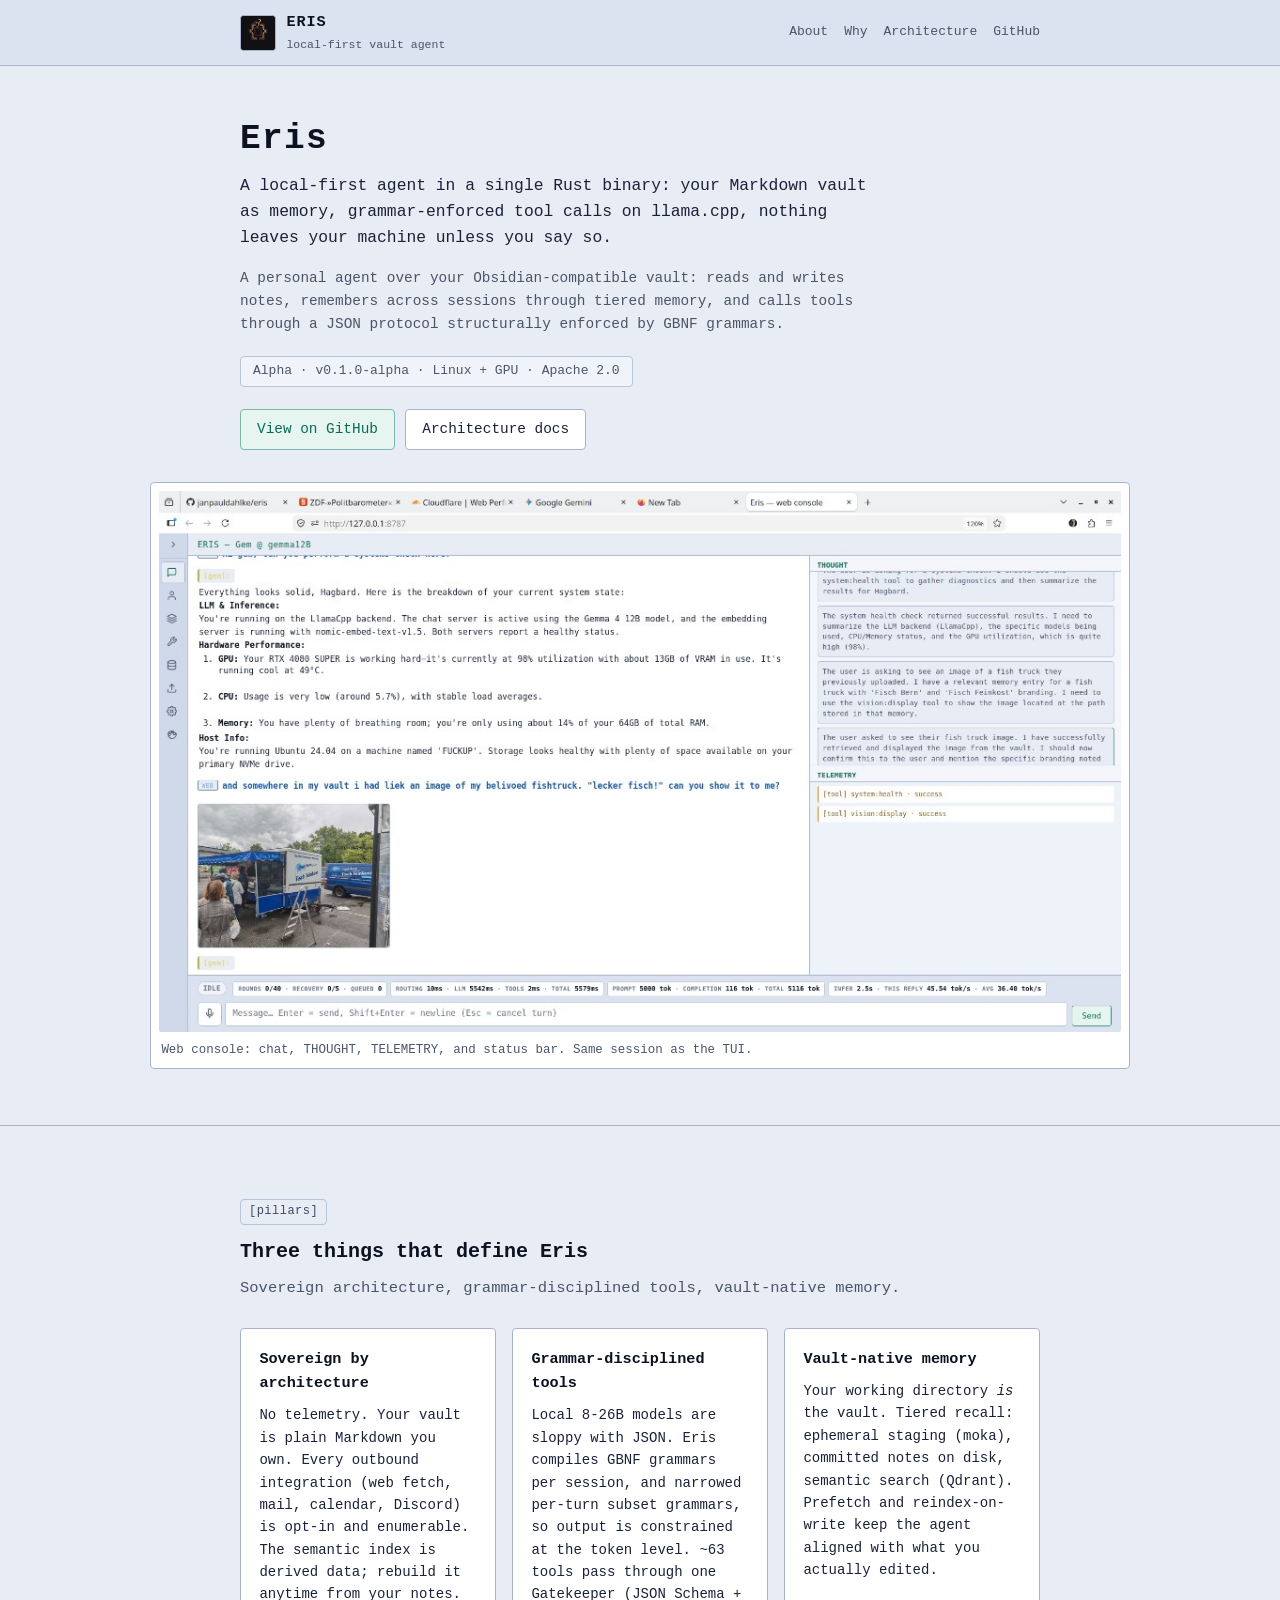
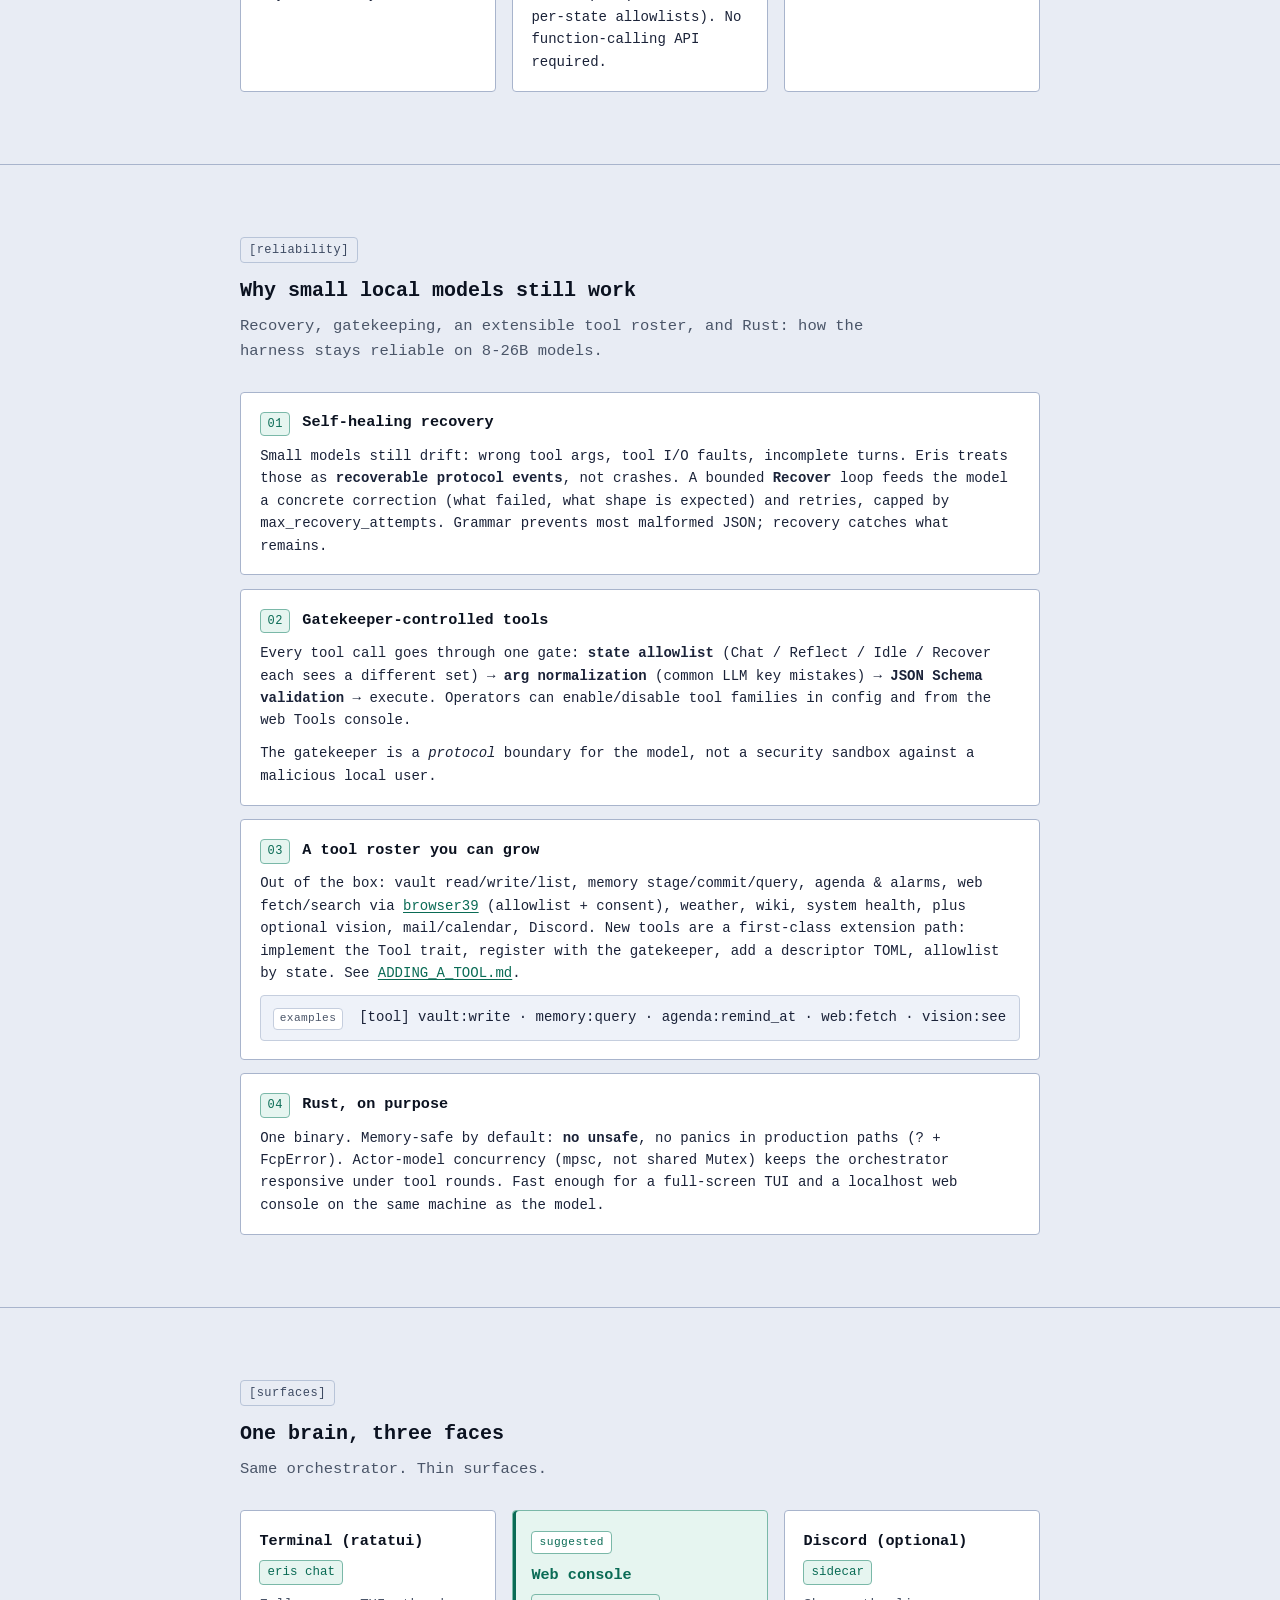
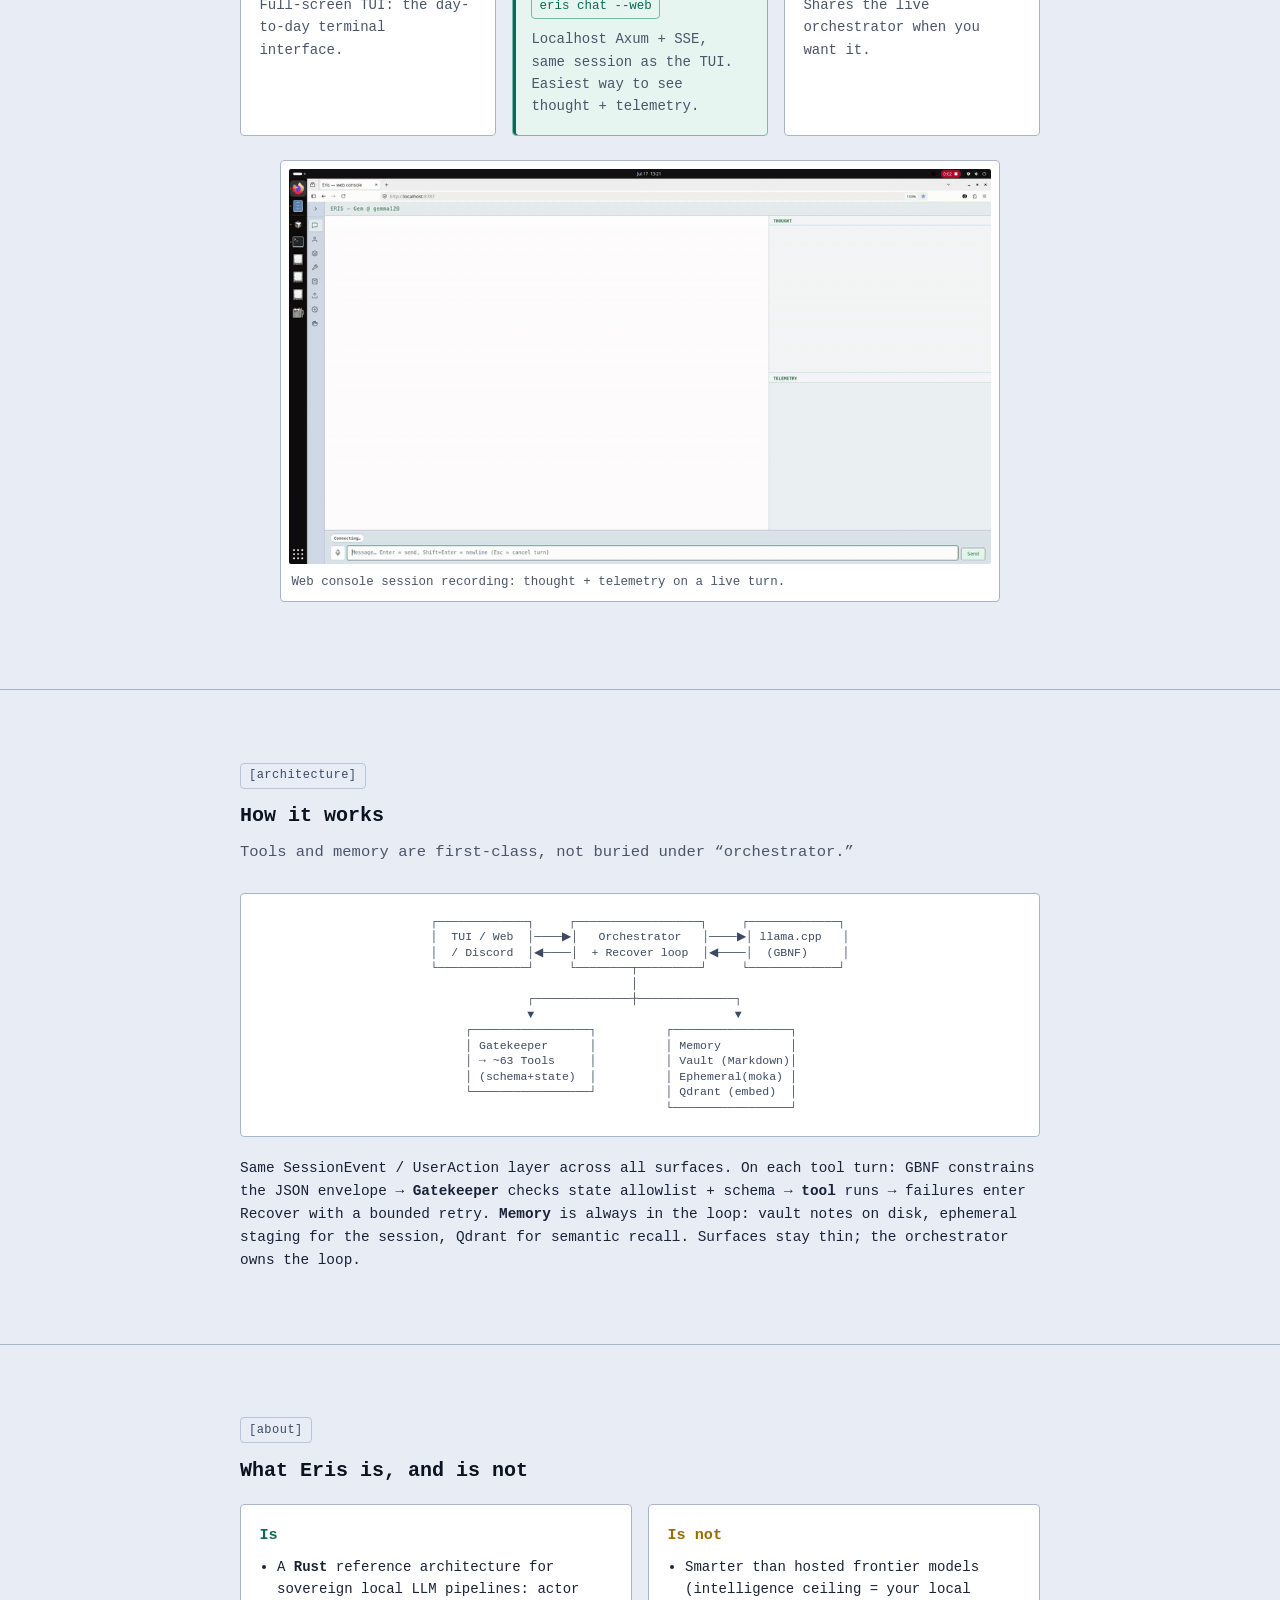
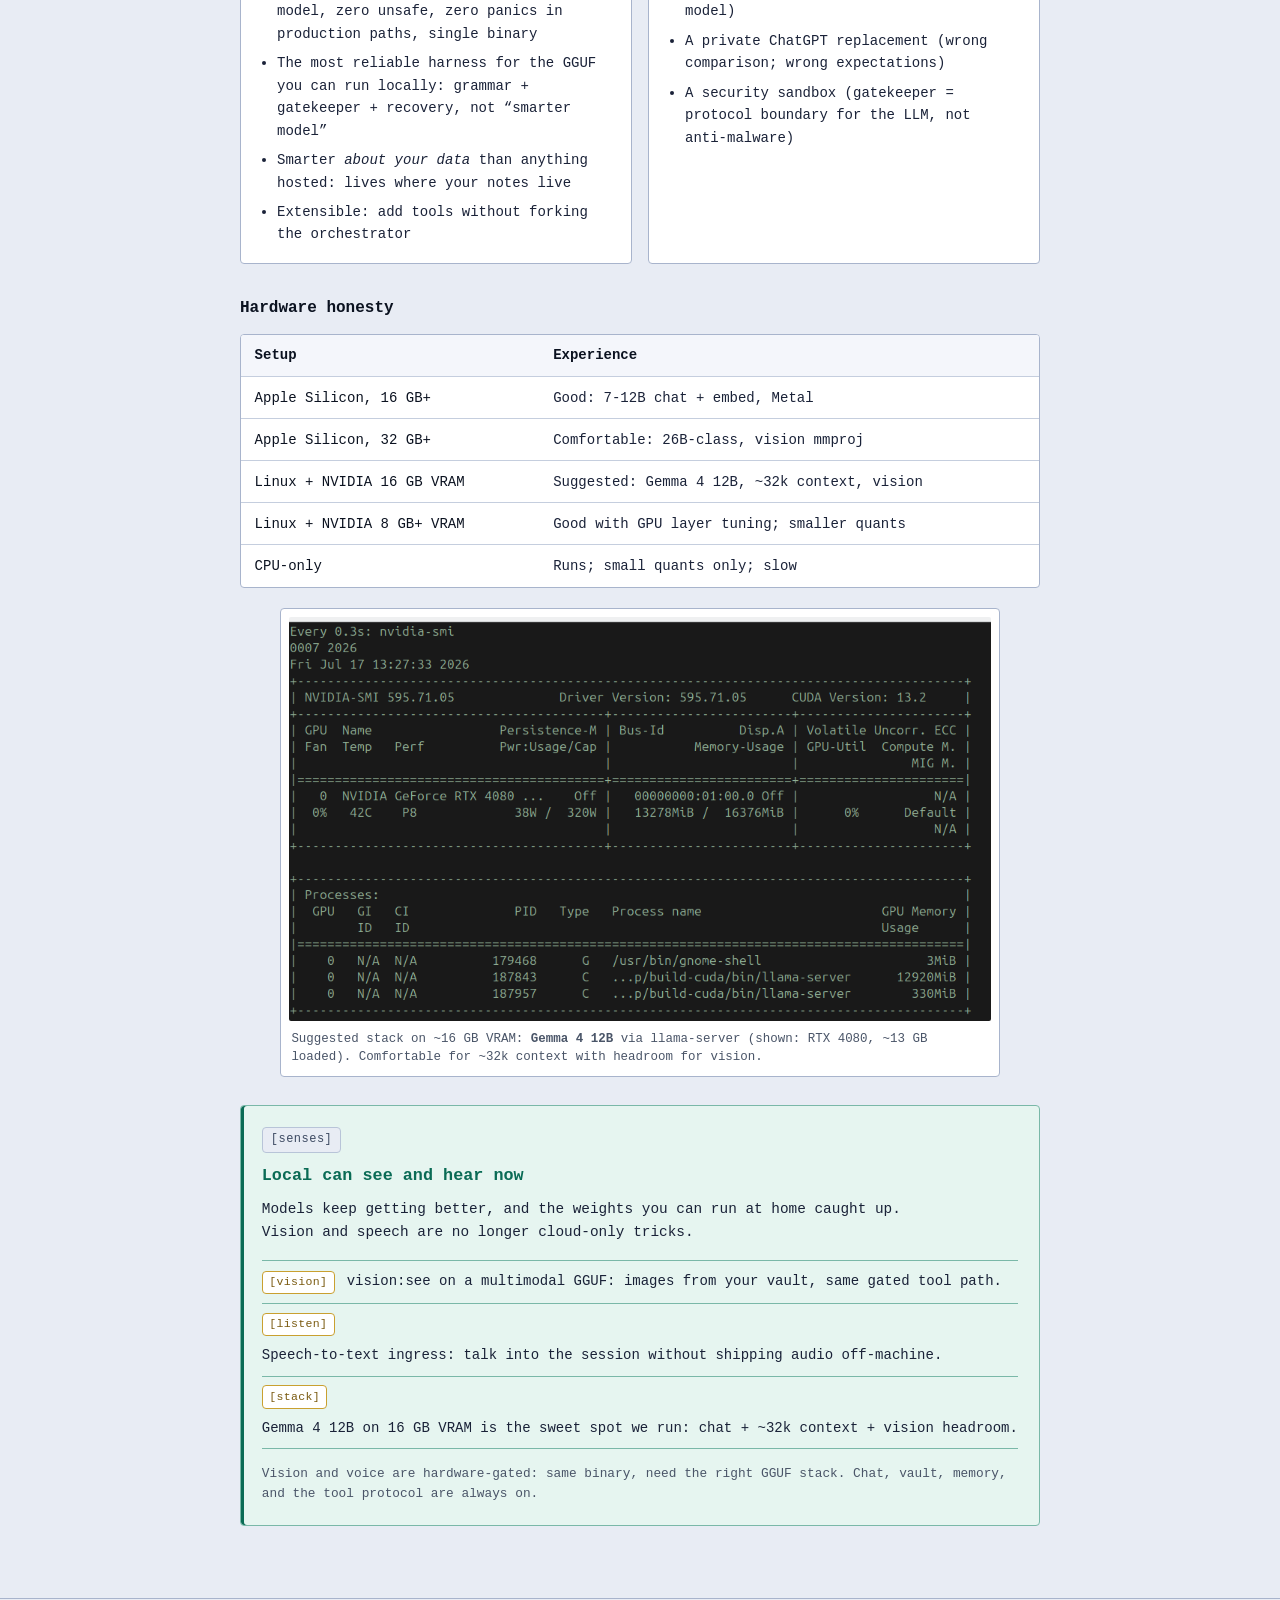
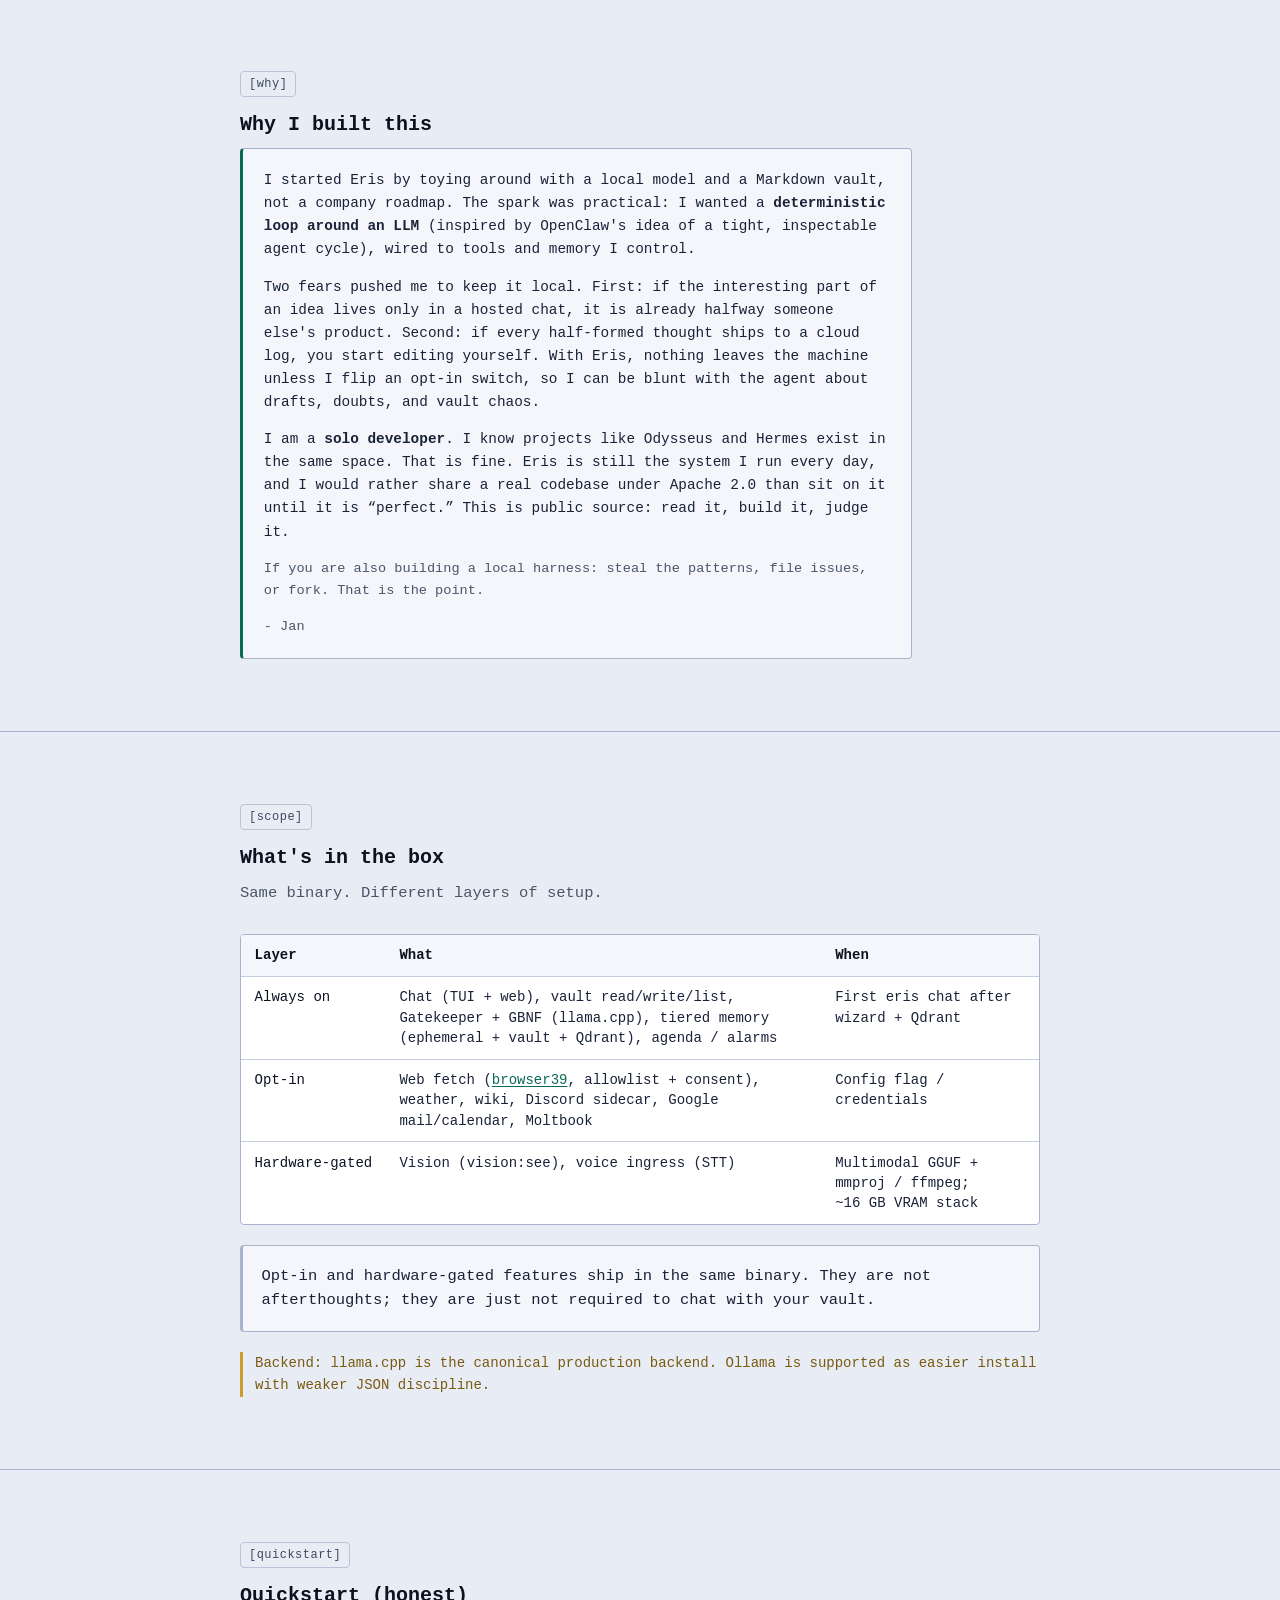
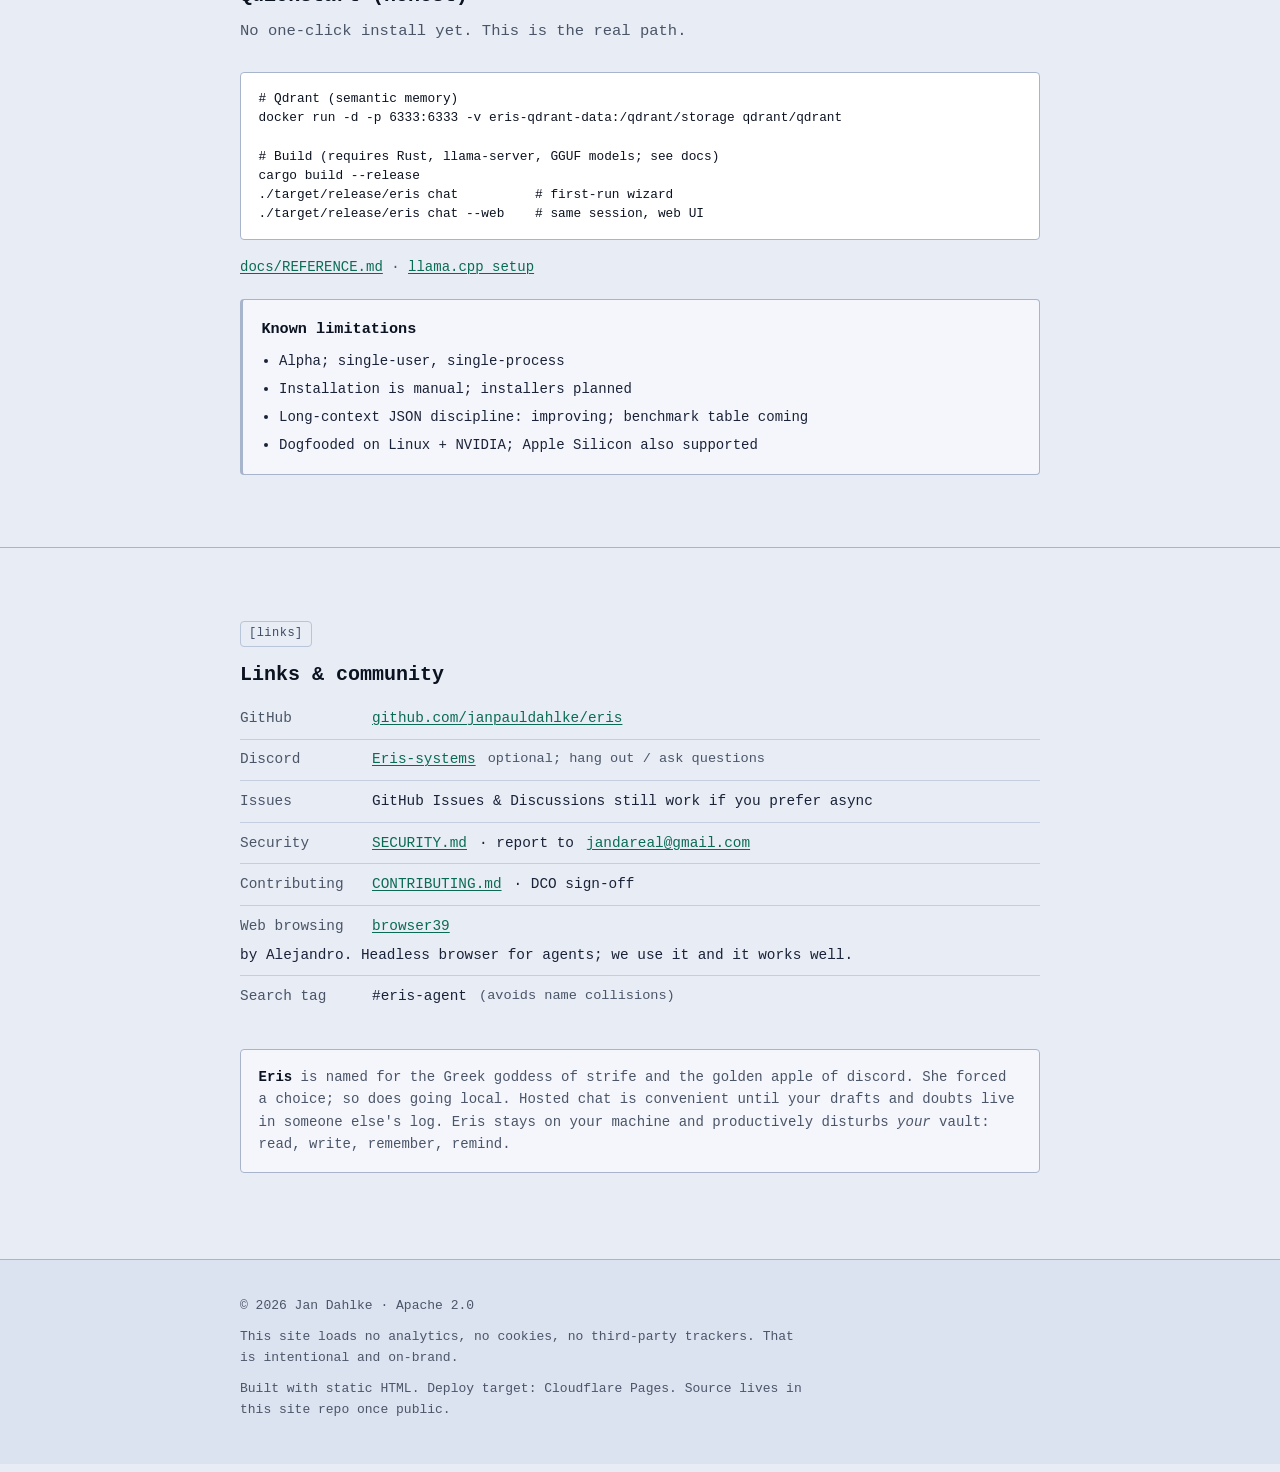
==== index.html @ d9108110 "polish" ====
<!DOCTYPE html>
<html lang="en">
<head>
  <meta charset="utf-8" />
  <meta name="viewport" content="width=device-width, initial-scale=1" />
  <title>Eris: local-first agent for your Markdown vault</title>
  <meta name="description" content="Eris is a local-first agent in Rust: Obsidian-compatible vault as memory, GBNF-enforced tool calls on llama.cpp. Nothing leaves your machine unless you say so." />
  <meta name="keywords" content="eris-agent, local LLM, llama.cpp, GBNF, Obsidian, Rust, sovereign AI" />
  <link rel="canonical" href="https://eris-system.dev/" />

  <meta property="og:title" content="Eris: local-first vault agent" />
  <meta property="og:description" content="Grammar-enforced tools. Markdown vault as memory. Single Rust binary." />
  <meta property="og:url" content="https://eris-system.dev/" />
  <meta property="og:image" content="https://eris-system.dev/assets/og-image.png" />
  <meta property="og:type" content="website" />
  <meta name="twitter:card" content="summary_large_image" />

  <link rel="icon" href="assets/favicon.svg" type="image/svg+xml" />
  <link rel="apple-touch-icon" href="assets/eris_logo.png" />
  <link rel="stylesheet" href="css/theme.css" />

  <script type="application/ld+json">
  {
    "@context": "https://schema.org",
    "@type": "SoftwareSourceCode",
    "name": "Eris",
    "alternateName": "eris-agent",
    "description": "Local-first agent: Markdown vault as memory, GBNF-enforced tool calls on llama.cpp.",
    "codeRepository": "https://github.com/janpauldahlke/eris",
    "programmingLanguage": "Rust",
    "license": "https://www.apache.org/licenses/LICENSE-2.0",
    "author": { "@type": "Person", "name": "Jan Paul Dahlke" }
  }
  </script>
</head>
<body>
  <header class="site-header">
    <div class="site-header__inner">
      <a class="brand" href="#top">
        <img class="brand__mark" src="assets/eris_logo.svg" width="36" height="36" alt="" />
        <span class="brand__text">
          <span class="brand__name">ERIS</span>
          <span class="brand__tag">local-first vault agent</span>
        </span>
      </a>
      <nav class="nav" aria-label="Primary">
        <a href="#pillars">About</a>
        <a href="#why">Why</a>
        <a href="#architecture">Architecture</a>
        <a href="https://github.com/janpauldahlke/eris">GitHub</a>
      </nav>
    </div>
  </header>

  <main id="top">
    <!-- 1. Hero -->
    <section class="hero" aria-labelledby="hero-title">
      <div class="wrap">
        <div class="hero__copy">
          <h1 id="hero-title">Eris</h1>
          <p class="hero__pitch">
            A local-first agent in a single Rust binary: your Markdown vault as memory,
            grammar-enforced tool calls on llama.cpp, nothing leaves your machine unless you say so.
          </p>
          <p class="hero__expand">
            A personal agent over your Obsidian-compatible vault: reads and writes notes,
            remembers across sessions through tiered memory, and calls tools through a JSON
            protocol structurally enforced by GBNF grammars.
          </p>
          <div class="hero__meta">
            <span class="status-pill">Alpha · v0.1.0-alpha · Linux + GPU · Apache 2.0</span>
          </div>
          <div class="cta-row">
            <a class="btn-primary" href="https://github.com/janpauldahlke/eris">View on GitHub</a>
            <a class="btn-secondary" href="https://github.com/janpauldahlke/eris/tree/main/docs/updated_architecture">Architecture docs</a>
          </div>
        </div>
      </div>
      <div class="wrap wrap--wide" style="margin-top: 2rem;">
        <figure class="screenshot-frame hero__media">
          <img
            src="assets/screenshots/web-console-light.png"
            width="1024"
            height="576"
            alt="Eris web console: chat, thought panel, telemetry, and status metrics."
          />
          <figcaption>
            Web console: chat, THOUGHT, TELEMETRY, and status bar. Same session as the TUI.
          </figcaption>
        </figure>
      </div>
    </section>

    <!-- 2. Three pillars -->
    <section class="section" id="pillars" aria-labelledby="pillars-title">
      <div class="wrap">
        <span class="section__label">[pillars]</span>
        <h2 id="pillars-title">Three things that define Eris</h2>
        <p class="section__lede">Sovereign architecture, grammar-disciplined tools, vault-native memory.</p>
        <div class="grid-3">
          <article class="panel">
            <h3>Sovereign by architecture</h3>
            <p>
              No telemetry. Your vault is plain Markdown you own. Every outbound integration
              (web fetch, mail, calendar, Discord) is opt-in and enumerable. The semantic index
              is derived data; rebuild it anytime from your notes.
            </p>
          </article>
          <article class="panel">
            <h3>Grammar-disciplined tools</h3>
            <p>
              Local 8-26B models are sloppy with JSON. Eris compiles GBNF grammars per session,
              and narrowed per-turn subset grammars, so output is constrained at the token level.
              ~63 tools pass through one Gatekeeper (JSON Schema + per-state allowlists).
              No function-calling API required.
            </p>
          </article>
          <article class="panel">
            <h3>Vault-native memory</h3>
            <p>
              Your working directory <em>is</em> the vault. Tiered recall: ephemeral staging (moka),
              committed notes on disk, semantic search (Qdrant). Prefetch and reindex-on-write keep
              the agent aligned with what you actually edited.
            </p>
          </article>
        </div>
      </div>
    </section>

    <!-- 3. Reliability & tools -->
    <section class="section" id="reliability" aria-labelledby="reliability-title">
      <div class="wrap">
        <span class="section__label">[reliability]</span>
        <h2 id="reliability-title">Why small local models still work</h2>
        <p class="section__lede">
          Recovery, gatekeeping, an extensible tool roster, and Rust: how the harness stays reliable on 8-26B models.
        </p>
        <ol class="reliability-list">
          <li class="reliability-item">
            <div class="reliability-item__meta">
              <span class="reliability-item__num">01</span>
              <h3>Self-healing recovery</h3>
            </div>
            <p>
              Small models still drift: wrong tool args, tool I/O faults, incomplete turns.
              Eris treats those as <strong>recoverable protocol events</strong>, not crashes.
              A bounded <strong>Recover</strong> loop feeds the model a concrete correction
              (what failed, what shape is expected) and retries, capped by
              <code>max_recovery_attempts</code>. Grammar prevents most malformed JSON;
              recovery catches what remains.
            </p>
          </li>
          <li class="reliability-item">
            <div class="reliability-item__meta">
              <span class="reliability-item__num">02</span>
              <h3>Gatekeeper-controlled tools</h3>
            </div>
            <p>
              Every tool call goes through one gate: <strong>state allowlist</strong>
              (Chat / Reflect / Idle / Recover each sees a different set) →
              <strong>arg normalization</strong> (common LLM key mistakes) →
              <strong>JSON Schema validation</strong> → execute. Operators can enable/disable
              tool families in config and from the web Tools console.
            </p>
            <p>
              The gatekeeper is a <em>protocol</em> boundary for the model, not a security
              sandbox against a malicious local user.
            </p>
          </li>
          <li class="reliability-item">
            <div class="reliability-item__meta">
              <span class="reliability-item__num">03</span>
              <h3>A tool roster you can grow</h3>
            </div>
            <p>
              Out of the box: vault read/write/list, memory stage/commit/query, agenda &amp; alarms,
              web fetch/search via
              <a href="https://github.com/alejandroqh/browser39">browser39</a>
              (allowlist + consent), weather, wiki, system health, plus optional
              vision, mail/calendar, Discord. New tools are a first-class extension path: implement
              the <code>Tool</code> trait, register with the gatekeeper, add a descriptor TOML,
              allowlist by state.
              See
              <a href="https://github.com/janpauldahlke/eris/blob/main/docs/HOW_TO/ADDING_A_TOOL.md">ADDING_A_TOOL.md</a>.
            </p>
            <p class="tool-roster">
              <span class="tool-roster__label">examples</span>
              [tool] vault:write · memory:query · agenda:remind_at · web:fetch · vision:see
            </p>
          </li>
          <li class="reliability-item">
            <div class="reliability-item__meta">
              <span class="reliability-item__num">04</span>
              <h3>Rust, on purpose</h3>
            </div>
            <p>
              One binary. Memory-safe by default: <strong>no <code>unsafe</code></strong>,
              no panics in production paths (<code>?</code> + <code>FcpError</code>).
              Actor-model concurrency (<code>mpsc</code>, not shared <code>Mutex</code>) keeps
              the orchestrator responsive under tool rounds. Fast enough for a full-screen TUI
              and a localhost web console on the same machine as the model.
            </p>
          </li>
        </ol>
      </div>
    </section>

    <!-- 4. One brain, three faces -->
    <section class="section" id="faces" aria-labelledby="faces-title">
      <div class="wrap">
        <span class="section__label">[surfaces]</span>
        <h2 id="faces-title">One brain, three faces</h2>
        <p class="section__lede">Same orchestrator. Thin surfaces.</p>
        <div class="grid-3">
          <article class="panel face">
            <h3>Terminal (ratatui)</h3>
            <span class="cmd">eris chat</span>
            <p>Full-screen TUI: the day-to-day terminal interface.</p>
          </article>
          <article class="panel face face--suggested">
            <span class="face__badge">suggested</span>
            <h3>Web console</h3>
            <span class="cmd">eris chat --web</span>
            <p>Localhost Axum + SSE, same session as the TUI. Easiest way to see thought + telemetry.</p>
          </article>
          <article class="panel face">
            <h3>Discord (optional)</h3>
            <span class="cmd">sidecar</span>
            <p>Shares the live orchestrator when you want it.</p>
          </article>
        </div>
        <figure class="screenshot-frame demo-block">
          <img
            src="assets/demo.gif"
            width="960"
            height="540"
            alt="Eris web console session: chat with thought and telemetry panels updating live."
          />
          <figcaption>Web console session recording: thought + telemetry on a live turn.</figcaption>
        </figure>
      </div>
    </section>

    <!-- 5. Architecture -->
    <section class="section" id="architecture" aria-labelledby="arch-title">
      <div class="wrap">
        <span class="section__label">[architecture]</span>
        <h2 id="arch-title">How it works</h2>
        <p class="section__lede">Tools and memory are first-class, not buried under “orchestrator.”</p>
        <div class="arch-diagram" role="img" aria-label="Architecture diagram: surfaces to orchestrator to llama.cpp, with gatekeeper tools and memory">
<pre>
┌─────────────┐     ┌──────────────────┐     ┌─────────────┐
│  TUI / Web  │────▶│   Orchestrator   │────▶│ llama.cpp   │
│  / Discord  │◀────│  + Recover loop  │◀────│  (GBNF)     │
└─────────────┘     └────────┬─────────┘     └─────────────┘
                             │
              ┌──────────────┼──────────────┐
              ▼                             ▼
     ┌─────────────────┐          ┌─────────────────┐
     │ Gatekeeper      │          │ Memory          │
     │ → ~63 Tools     │          │ Vault (Markdown)│
     │ (schema+state)  │          │ Ephemeral(moka) │
     └─────────────────┘          │ Qdrant (embed)  │
                                  └─────────────────┘
</pre>
        </div>
        <p class="arch-copy">
          Same <code>SessionEvent</code> / <code>UserAction</code> layer across all surfaces.
          On each tool turn: GBNF constrains the JSON envelope → <strong>Gatekeeper</strong>
          checks state allowlist + schema → <strong>tool</strong> runs → failures enter Recover
          with a bounded retry. <strong>Memory</strong> is always in the loop: vault notes on disk,
          ephemeral staging for the session, Qdrant for semantic recall. Surfaces stay thin;
          the orchestrator owns the loop.
        </p>
      </div>
    </section>

    <!-- 6. What Eris is / is not + hardware -->
    <section class="section" id="about" aria-labelledby="about-title">
      <div class="wrap">
        <span class="section__label">[about]</span>
        <h2 id="about-title">What Eris is, and is not</h2>
        <div class="is-isnot" style="margin-top: 1.25rem;">
          <article class="panel">
            <h3>Is</h3>
            <ul>
              <li>A <strong>Rust</strong> reference architecture for sovereign local LLM pipelines: actor model, zero <code>unsafe</code>, zero panics in production paths, single binary</li>
              <li>The most reliable harness for the GGUF you can run locally: grammar + gatekeeper + recovery, not “smarter model”</li>
              <li>Smarter <em>about your data</em> than anything hosted: lives where your notes live</li>
              <li>Extensible: add tools without forking the orchestrator</li>
            </ul>
          </article>
          <article class="panel panel--not">
            <h3>Is not</h3>
            <ul>
              <li>Smarter than hosted frontier models (intelligence ceiling = your local model)</li>
              <li>A private ChatGPT replacement (wrong comparison; wrong expectations)</li>
              <li>A security sandbox (gatekeeper = protocol boundary for the LLM, not anti-malware)</li>
            </ul>
          </article>
        </div>

        <h3 style="margin: 2rem 0 0.75rem; font-size: 1rem; color: var(--text-strong);">Hardware honesty</h3>
        <div class="table-wrap">
          <table>
            <thead>
              <tr>
                <th scope="col">Setup</th>
                <th scope="col">Experience</th>
              </tr>
            </thead>
            <tbody>
              <tr>
                <td>Apple Silicon, 16&nbsp;GB+</td>
                <td>Good: 7-12B chat + embed, Metal</td>
              </tr>
              <tr>
                <td>Apple Silicon, 32&nbsp;GB+</td>
                <td>Comfortable: 26B-class, vision mmproj</td>
              </tr>
              <tr>
                <td>Linux + NVIDIA 16&nbsp;GB VRAM</td>
                <td>Suggested: Gemma&nbsp;4 12B, ~32k context, vision</td>
              </tr>
              <tr>
                <td>Linux + NVIDIA 8&nbsp;GB+ VRAM</td>
                <td>Good with GPU layer tuning; smaller quants</td>
              </tr>
              <tr>
                <td>CPU-only</td>
                <td>Runs; small quants only; slow</td>
              </tr>
            </tbody>
          </table>
        </div>
        <figure class="screenshot-frame" style="margin-top: 1.25rem;">
          <img
            src="assets/gpu_metrics.png"
            width="937"
            height="540"
            alt="nvidia-smi showing llama-server using about 13 GB VRAM on an RTX 4080."
          />
          <figcaption>
            Suggested stack on ~16&nbsp;GB VRAM: <strong>Gemma&nbsp;4 12B</strong> via
            <code>llama-server</code> (shown: RTX&nbsp;4080, ~13&nbsp;GB loaded).
            Comfortable for ~32k context with headroom for vision.
          </figcaption>
        </figure>

        <aside class="senses" aria-label="Local vision and speech">
          <span class="section__label">[senses]</span>
          <h3>Local can see and hear now</h3>
          <p class="senses__lede">
            Models keep getting better, and the weights you can run at home caught up.
            Vision and speech are no longer cloud-only tricks.
          </p>
          <ul class="senses__list">
            <li>
              <span class="senses__tag">[vision]</span>
              <span><code>vision:see</code> on a multimodal GGUF: images from your vault, same gated tool path.</span>
            </li>
            <li>
              <span class="senses__tag">[listen]</span>
              <span>Speech-to-text ingress: talk into the session without shipping audio off-machine.</span>
            </li>
            <li>
              <span class="senses__tag">[stack]</span>
              <span>Gemma&nbsp;4 12B on 16&nbsp;GB VRAM is the sweet spot we run: chat + ~32k context + vision headroom.</span>
            </li>
          </ul>
          <p class="senses__note">
            Vision and voice are hardware-gated: same binary, need the right GGUF stack.
            Chat, vault, memory, and the tool protocol are always on.
          </p>
        </aside>
      </div>
    </section>

    <!-- Why I built this -->
    <section class="section" id="why" aria-labelledby="why-title">
      <div class="wrap">
        <span class="section__label">[why]</span>
        <h2 id="why-title">Why I built this</h2>
        <div class="why-box">
          <p>
            I started Eris by toying around with a local model and a Markdown vault, not a company roadmap.
            The spark was practical: I wanted a <strong>deterministic loop around an LLM</strong>
            (inspired by OpenClaw's idea of a tight, inspectable agent cycle), wired to tools and memory I control.
          </p>
          <p>
            Two fears pushed me to keep it local. First: if the interesting part of an idea lives only in a
            hosted chat, it is already halfway someone else's product. Second: if every half-formed thought
            ships to a cloud log, you start editing yourself. With Eris, nothing leaves the machine unless
            I flip an opt-in switch, so I can be blunt with the agent about drafts, doubts, and vault chaos.
          </p>
          <p>
            I am a <strong>solo developer</strong>. I know projects like Odysseus and Hermes exist in the same space.
            That is fine. Eris is still the system I run every day, and I would rather share a real codebase
            under Apache 2.0 than sit on it until it is “perfect.” This is public source: read it, build it, judge it.
          </p>
          <p class="why-box__close">
            If you are also building a local harness: steal the patterns, file issues, or fork. That is the point.
          </p>
          <p class="signoff">- Jan</p>
        </div>
      </div>
    </section>

    <!-- 7. What's in the box -->
    <section class="section" id="scope" aria-labelledby="scope-title">
      <div class="wrap">
        <span class="section__label">[scope]</span>
        <h2 id="scope-title">What's in the box</h2>
        <p class="section__lede">Same binary. Different layers of setup.</p>
        <div class="table-wrap">
          <table>
            <thead>
              <tr>
                <th scope="col">Layer</th>
                <th scope="col">What</th>
                <th scope="col">When</th>
              </tr>
            </thead>
            <tbody>
              <tr>
                <td>Always on</td>
                <td>Chat (TUI + web), vault read/write/list, Gatekeeper + GBNF (llama.cpp), tiered memory (ephemeral + vault + Qdrant), agenda / alarms</td>
                <td>First <code>eris chat</code> after wizard + Qdrant</td>
              </tr>
              <tr>
                <td>Opt-in</td>
                <td>Web fetch (<a href="https://github.com/alejandroqh/browser39">browser39</a>, allowlist + consent), weather, wiki, Discord sidecar, Google mail/calendar, Moltbook</td>
                <td>Config flag / credentials</td>
              </tr>
              <tr>
                <td>Hardware-gated</td>
                <td>Vision (<code>vision:see</code>), voice ingress (STT)</td>
                <td>Multimodal GGUF + mmproj / ffmpeg; ~16&nbsp;GB VRAM stack</td>
              </tr>
            </tbody>
          </table>
        </div>
        <p class="panel panel--thought" style="margin-top: 1.25rem;">
          Opt-in and hardware-gated features ship in the same binary. They are not afterthoughts;
          they are just not required to chat with your vault.
        </p>
        <p class="feature-line" style="margin-top: 1.25rem;">
          Backend: llama.cpp is the canonical production backend. Ollama is supported as easier install with weaker JSON discipline.
        </p>
      </div>
    </section>

    <!-- 8. Quickstart -->
    <section class="section" id="quickstart" aria-labelledby="quickstart-title">
      <div class="wrap">
        <span class="section__label">[quickstart]</span>
        <h2 id="quickstart-title">Quickstart (honest)</h2>
        <p class="section__lede">No one-click install yet. This is the real path.</p>
        <pre class="code"><code># Qdrant (semantic memory)
docker run -d -p 6333:6333 -v eris-qdrant-data:/qdrant/storage qdrant/qdrant

# Build (requires Rust, llama-server, GGUF models; see docs)
cargo build --release
./target/release/eris chat          # first-run wizard
./target/release/eris chat --web    # same session, web UI</code></pre>
        <p class="quickstart-links">
          <a href="https://github.com/janpauldahlke/eris/blob/main/docs/REFERENCE.md">docs/REFERENCE.md</a>
          ·
          <a href="https://github.com/janpauldahlke/eris/blob/main/docs/HOW_TO/LLAMA_CPP_SETUP.md">llama.cpp setup</a>
        </p>
        <aside class="panel panel--thought limitations" aria-label="Known limitations">
          <h3>Known limitations</h3>
          <ul>
            <li>Alpha; single-user, single-process</li>
            <li>Installation is manual; installers planned</li>
            <li>Long-context JSON discipline: improving; benchmark table coming</li>
            <li>Dogfooded on Linux + NVIDIA; Apple Silicon also supported</li>
          </ul>
        </aside>
      </div>
    </section>

    <!-- Links -->
    <section class="section" id="links" aria-labelledby="links-title">
      <div class="wrap">
        <span class="section__label">[links]</span>
        <h2 id="links-title">Links &amp; community</h2>
        <ul class="link-list">
          <li>
            <span class="key">GitHub</span>
            <a href="https://github.com/janpauldahlke/eris">github.com/janpauldahlke/eris</a>
          </li>
          <li>
            <span class="key">Discord</span>
            <a href="https://discord.gg/6ReAymfjY">Eris-systems</a>
            <span style="color: var(--muted); font-size: 0.85rem;">optional; hang out / ask questions</span>
          </li>
          <li>
            <span class="key">Issues</span>
            <span>GitHub Issues &amp; Discussions still work if you prefer async</span>
          </li>
          <li>
            <span class="key">Security</span>
            <a href="https://github.com/janpauldahlke/eris/blob/main/SECURITY.md">SECURITY.md</a>
            · report to <a href="mailto:jandareal@gmail.com">jandareal@gmail.com</a>
          </li>
          <li>
            <span class="key">Contributing</span>
            <a href="https://github.com/janpauldahlke/eris/blob/main/CONTRIBUTING.md">CONTRIBUTING.md</a>
            · DCO sign-off
          </li>
          <li>
            <span class="key">Web browsing</span>
            <a href="https://github.com/alejandroqh/browser39">browser39</a>
            <span>by Alejandro. Headless browser for agents; we use it and it works well.</span>
          </li>
          <li>
            <span class="key">Search tag</span>
            <code>#eris-agent</code>
            <span style="color: var(--muted); font-size: 0.85rem;">(avoids name collisions)</span>
          </li>
        </ul>

        <p class="name-note">
          <strong>Eris</strong> is named for the Greek goddess of strife and the golden apple of discord.
          She forced a choice; so does going local.
          Hosted chat is convenient until your drafts and doubts live in someone else's log.
          Eris stays on your machine and productively disturbs <em>your</em> vault: read, write, remember, remind.
        </p>
      </div>
    </section>
  </main>

  <footer class="site-footer">
    <div class="wrap">
      <p>© 2026 Jan Dahlke · Apache 2.0</p>
      <p>
        This site loads no analytics, no cookies, no third-party trackers.
        That is intentional and on-brand.
      </p>
      <p>
        Built with static HTML. Deploy target: Cloudflare Pages.
        Source lives in this site repo once public.
      </p>
    </div>
  </footer>
</body>
</html>
---- css/theme.css ----
/* Eris landing: matches web console light theme */

:root {
  /* Surfaces */
  --bg: #e8ecf4;
  --panel: #ffffff;
  --footer-bg: #dce3f0;
  --rail-bg: #d0d9ea;
  --thought-bg: #f4f6fb;
  --chip-bg: #e8ecf4;
  --telemetry-bg: #eef2f9;
  --input-bg: #ffffff;

  /* Text */
  --text: #1a2238;
  --text-strong: #0b1220;
  --muted: #4a5568;
  --assistant-text: #1a2238;
  --telemetry-text: #3d4a62;

  /* Borders */
  --border: #a8b4cc;
  --telemetry-line-border: #c5cede;
  --status-chip-border: #b8c4d8;

  /* Brand / interactive */
  --accent: #0a6b55;
  --user: #1456a8;
  --btn-submit-bg: #e6f5f0;
  --btn-submit-hover: #d0ebe3;

  /* Semantic / telemetry */
  --tool-activity: #9a6b00;
  --tel-tool-color: #7a5a10;
  --tel-tool-border: #c9a030;
  --tel-sys-color: #1d5fa8;
  --tel-sys-border: #4a8fd4;
  --tel-fcp-color: #0a6b55;
  --system-msg: #8a6b20;

  /* Status pills */
  --state-idle: #6a738c;
  --state-chat: #0a6b55;
  --status-pill-idle-bg: #f0f3fa;
  --status-pill-idle-border: #b8c4d8;
  --status-pill-chat-bg: #e6f5f0;
  --status-pill-chat-border: #7ab8a8;

  /* Code */
  --markdown-code-bg: #e8ecf4;
  --markdown-code-border: #b8c4d8;

  --content: 840px;
  --hero-media: 1100px;
  --radius: 4px;
  --font: ui-monospace, SFMono-Regular, Menlo, Monaco, Consolas, "Liberation Mono", monospace;
}

*,
*::before,
*::after {
  box-sizing: border-box;
}

html {
  scroll-behavior: smooth;
}

body {
  margin: 0;
  font-family: var(--font);
  font-size: 15.5px;
  line-height: 1.6;
  color: var(--text);
  background: var(--bg);
  -webkit-font-smoothing: antialiased;
}

img {
  max-width: 100%;
  height: auto;
}

a {
  color: var(--accent);
  text-decoration-thickness: 1px;
  text-underline-offset: 0.15em;
}

a:hover {
  color: var(--text-strong);
}

a:focus-visible,
button:focus-visible {
  outline: 2px solid var(--user);
  outline-offset: 2px;
}

/* --- Header --- */

.site-header {
  position: sticky;
  top: 0;
  z-index: 40;
  background: var(--footer-bg);
  border-bottom: 1px solid var(--border);
}

.site-header__inner {
  max-width: var(--content);
  margin: 0 auto;
  padding: 0.65rem 1.25rem;
  display: flex;
  align-items: center;
  justify-content: space-between;
  gap: 1rem;
}

.brand {
  display: flex;
  align-items: center;
  gap: 0.65rem;
  color: inherit;
  text-decoration: none;
  min-width: 0;
}

.brand__mark {
  width: 36px;
  height: 36px;
  border-radius: var(--radius);
  border: 1px solid var(--border);
  flex-shrink: 0;
  background: #111115;
  object-fit: cover;
}

.brand__text {
  display: flex;
  flex-direction: column;
  gap: 0.1rem;
  min-width: 0;
}

.brand__name {
  font-weight: 600;
  font-size: 0.95rem;
  letter-spacing: 0.06em;
  color: var(--text-strong);
}

.brand__tag {
  font-size: 0.72rem;
  color: var(--muted);
  white-space: nowrap;
  overflow: hidden;
  text-overflow: ellipsis;
}

.nav {
  display: flex;
  flex-wrap: wrap;
  gap: 0.75rem 1rem;
  font-size: 0.8125rem;
}

.nav a {
  color: var(--muted);
  text-decoration: none;
}

.nav a:hover {
  color: var(--accent);
}

/* --- Layout --- */

main {
  display: block;
}

.wrap {
  max-width: var(--content);
  margin: 0 auto;
  padding: 0 1.25rem;
}

.wrap--wide {
  max-width: var(--hero-media);
}

.section {
  padding: 4.5rem 0;
  border-top: 1px solid var(--border);
}

.section:first-of-type {
  border-top: none;
}

.section__label {
  display: inline-block;
  font-size: 0.75rem;
  letter-spacing: 0.04em;
  color: var(--telemetry-text);
  background: var(--chip-bg);
  border: 1px solid var(--status-chip-border);
  border-radius: var(--radius);
  padding: 0.15rem 0.5rem;
  margin-bottom: 0.85rem;
}

.section h2 {
  margin: 0 0 0.65rem;
  font-size: 1.25rem;
  font-weight: 600;
  color: var(--text-strong);
  line-height: 1.35;
}

.section__lede {
  margin: 0 0 1.75rem;
  color: var(--muted);
  max-width: 42rem;
}

/* --- Hero --- */

.hero {
  padding: 3.25rem 0 2.5rem;
}

.hero__grid {
  display: grid;
  gap: 2rem;
}

.hero h1 {
  margin: 0 0 0.85rem;
  font-size: clamp(1.85rem, 4vw, 2.15rem);
  font-weight: 600;
  letter-spacing: 0.04em;
  color: var(--text-strong);
  line-height: 1.2;
}

.hero__pitch {
  margin: 0 0 1rem;
  font-size: 1.02rem;
  color: var(--text);
  max-width: 40rem;
}

.hero__expand {
  margin: 0 0 1.25rem;
  font-size: 0.9rem;
  color: var(--muted);
  max-width: 40rem;
}

.hero__meta {
  display: flex;
  flex-wrap: wrap;
  align-items: center;
  gap: 0.75rem 1rem;
  margin-bottom: 1.35rem;
}

.status-pill {
  display: inline-block;
  padding: 0.25rem 0.75rem;
  font-size: 0.8125rem;
  background: var(--status-pill-idle-bg);
  border: 1px solid var(--status-pill-idle-border);
  border-radius: var(--radius);
  color: var(--muted);
}

.cta-row {
  display: flex;
  flex-wrap: wrap;
  gap: 0.65rem;
}

.btn-primary {
  display: inline-block;
  background: var(--btn-submit-bg);
  border: 1px solid var(--status-pill-chat-border);
  color: var(--accent);
  padding: 0.5rem 1rem;
  border-radius: var(--radius);
  font-family: inherit;
  font-size: 0.9rem;
  text-decoration: none;
  transition: background 0.15s ease;
}

.btn-primary:hover {
  background: var(--btn-submit-hover);
  color: var(--accent);
}

.btn-secondary {
  display: inline-block;
  background: var(--panel);
  border: 1px solid var(--border);
  color: var(--text);
  padding: 0.5rem 1rem;
  border-radius: var(--radius);
  font-family: inherit;
  font-size: 0.9rem;
  text-decoration: none;
  transition: border-color 0.15s ease, color 0.15s ease;
}

.btn-secondary:hover {
  border-color: var(--accent);
  color: var(--accent);
}

.screenshot-frame {
  background: var(--panel);
  border: 1px solid var(--border);
  border-radius: var(--radius);
  padding: 0.5rem;
}

.screenshot-frame img,
.screenshot-frame video {
  display: block;
  width: 100%;
  height: auto;
  border-radius: 2px;
}

.screenshot-frame figcaption {
  margin: 0.55rem 0.15rem 0.1rem;
  font-size: 0.78rem;
  color: var(--muted);
  line-height: 1.45;
}

/* --- Cards / grids --- */

.grid-3 {
  display: grid;
  gap: 1rem;
  grid-template-columns: 1fr;
}

.grid-2 {
  display: grid;
  gap: 1rem;
  grid-template-columns: 1fr;
}

.grid-4 {
  display: grid;
  gap: 1rem;
  grid-template-columns: 1fr;
  align-items: start;
}

@media (min-width: 640px) {
  .grid-2 {
    grid-template-columns: repeat(2, minmax(0, 1fr));
  }

  .grid-4 {
    grid-template-columns: repeat(2, minmax(0, 1fr));
  }
}

@media (min-width: 880px) {
  .grid-3 {
    grid-template-columns: repeat(3, minmax(0, 1fr));
  }

  .grid-4 {
    grid-template-columns: repeat(2, minmax(0, 1fr));
  }
}

.panel {
  background: var(--panel);
  border: 1px solid var(--border);
  border-radius: var(--radius);
  padding: 1.1rem 1.15rem;
}

.panel h3 {
  margin: 0 0 0.55rem;
  font-size: 0.95rem;
  font-weight: 600;
  color: var(--text-strong);
}

.panel p {
  margin: 0;
  font-size: 0.875rem;
  color: var(--text);
}

.panel p + p {
  margin-top: 0.65rem;
}

.panel--thought {
  background: var(--thought-bg);
  border-left: 3px solid var(--border);
}

/* --- Why (personal) --- */

.why-box {
  background: var(--thought-bg);
  border: 1px solid var(--border);
  border-left: 3px solid var(--accent);
  border-radius: var(--radius);
  padding: 1.25rem 1.3rem;
  max-width: 42rem;
}

.why-box p {
  margin: 0 0 0.9rem;
  font-size: 0.9rem;
  color: var(--text);
}

.why-box p:last-child {
  margin-bottom: 0;
}

.why-box__close {
  color: var(--muted) !important;
  font-size: 0.85rem !important;
}

.why-box .signoff {
  margin-top: 0.35rem;
  margin-bottom: 0;
  color: var(--muted);
  font-size: 0.85rem;
}

.feature-line {
  font-size: 0.875rem;
  color: var(--tel-tool-color);
  border-left: 3px solid var(--tel-tool-border);
  padding-left: 0.75rem;
  margin: 0.85rem 0 0;
  font-family: var(--font);
}

.tool-roster {
  margin: 1rem 0 0;
  padding: 0.65rem 0.75rem;
  background: var(--telemetry-bg);
  border: 1px solid var(--telemetry-line-border);
  border-radius: var(--radius);
  font-size: 0.78rem;
  color: var(--tel-tool-color);
  overflow-wrap: anywhere;
  white-space: normal;
}

.tool-roster__label {
  display: inline-block;
  margin-right: 0.5rem;
  padding: 0.05rem 0.35rem;
  font-size: 0.7rem;
  letter-spacing: 0.03em;
  color: var(--muted);
  background: var(--panel);
  border: 1px solid var(--telemetry-line-border);
  border-radius: var(--radius);
}

/* --- Reliability stack (not a tile grid) --- */

.reliability-list {
  list-style: none;
  margin: 0;
  padding: 0;
  display: flex;
  flex-direction: column;
  gap: 0.85rem;
}

.reliability-item {
  background: var(--panel);
  border: 1px solid var(--border);
  border-radius: var(--radius);
  padding: 1.1rem 1.2rem;
}

.reliability-item__meta {
  display: flex;
  align-items: baseline;
  gap: 0.75rem;
  margin-bottom: 0.55rem;
}

.reliability-item__num {
  font-size: 0.75rem;
  letter-spacing: 0.04em;
  color: var(--accent);
  background: var(--status-pill-chat-bg);
  border: 1px solid var(--status-pill-chat-border);
  border-radius: var(--radius);
  padding: 0.1rem 0.4rem;
  flex-shrink: 0;
}

.reliability-item h3 {
  margin: 0;
  font-size: 0.95rem;
  font-weight: 600;
  color: var(--text-strong);
}

.reliability-item p {
  margin: 0;
  font-size: 0.875rem;
  color: var(--text);
}

.reliability-item p + p {
  margin-top: 0.65rem;
}

/* --- Faces --- */

.face {
  position: relative;
}

.face h3 {
  margin: 0 0 0.35rem;
  font-size: 0.95rem;
}

.face .cmd {
  display: inline-block;
  font-size: 0.78rem;
  color: var(--tel-fcp-color);
  background: var(--status-pill-chat-bg);
  border: 1px solid var(--status-pill-chat-border);
  border-radius: var(--radius);
  padding: 0.1rem 0.45rem;
  margin-bottom: 0.55rem;
}

.face p {
  margin: 0;
  font-size: 0.875rem;
  color: var(--muted);
}

.face--suggested {
  background: var(--status-pill-chat-bg);
  border-color: var(--status-pill-chat-border);
  box-shadow: inset 3px 0 0 var(--accent);
}

.face__badge {
  display: inline-block;
  margin-bottom: 0.55rem;
  padding: 0.1rem 0.45rem;
  font-size: 0.7rem;
  letter-spacing: 0.04em;
  text-transform: lowercase;
  color: var(--accent);
  background: var(--panel);
  border: 1px solid var(--status-pill-chat-border);
  border-radius: var(--radius);
}

.face--suggested h3 {
  color: var(--accent);
}

.demo-block {
  margin-top: 1.5rem;
}

/* --- Architecture --- */

.arch-diagram {
  margin: 0 0 1.25rem;
  padding: 1.25rem 1rem;
  background: var(--panel);
  border: 1px solid var(--border);
  border-radius: var(--radius);
  overflow-x: auto;
  display: flex;
  justify-content: center;
}

.arch-diagram pre {
  margin: 0;
  font-family: var(--font);
  font-size: 0.72rem;
  line-height: 1.35;
  color: var(--telemetry-text);
  white-space: pre;
  width: max-content;
  max-width: 100%;
}

.arch-copy {
  margin: 0;
  font-size: 0.9rem;
  color: var(--text);
}

/* --- Tables --- */

.table-wrap {
  overflow-x: auto;
  border: 1px solid var(--border);
  border-radius: var(--radius);
  background: var(--panel);
}

table {
  width: 100%;
  border-collapse: collapse;
  font-size: 0.875rem;
  line-height: 1.45;
}

th,
td {
  padding: 0.65rem 0.85rem;
  text-align: left;
  border-bottom: 1px solid var(--telemetry-line-border);
  vertical-align: top;
}

th {
  background: var(--thought-bg);
  color: var(--text-strong);
  font-weight: 600;
  white-space: nowrap;
}

tr:last-child td {
  border-bottom: none;
}

td:first-child {
  color: var(--text-strong);
  font-weight: 500;
  white-space: nowrap;
}

.is-isnot {
  display: grid;
  gap: 1rem;
}

@media (min-width: 720px) {
  .is-isnot {
    grid-template-columns: 1fr 1fr;
  }
}

.is-isnot ul {
  margin: 0;
  padding-left: 1.1rem;
  font-size: 0.875rem;
}

.is-isnot li + li {
  margin-top: 0.45rem;
}

.is-isnot .panel h3 {
  color: var(--accent);
}

.is-isnot .panel--not h3 {
  color: var(--tool-activity);
}

/* --- Local senses callout --- */

.senses {
  margin-top: 1.75rem;
  padding: 1.25rem 1.3rem;
  background: var(--status-pill-chat-bg);
  border: 1px solid var(--status-pill-chat-border);
  border-radius: var(--radius);
  box-shadow: inset 3px 0 0 var(--accent);
}

.senses .section__label {
  margin-bottom: 0.65rem;
}

.senses h3 {
  margin: 0 0 0.55rem;
  font-size: 1.05rem;
  font-weight: 600;
  color: var(--accent);
}

.senses__lede {
  margin: 0 0 1rem;
  font-size: 0.9rem;
  color: var(--text);
  max-width: 40rem;
}

.senses__list {
  list-style: none;
  margin: 0;
  padding: 0;
}

.senses__list li {
  display: flex;
  flex-wrap: wrap;
  gap: 0.5rem 0.75rem;
  align-items: baseline;
  padding: 0.55rem 0;
  border-top: 1px solid var(--status-pill-chat-border);
  font-size: 0.875rem;
}

.senses__list li:last-child {
  border-bottom: 1px solid var(--status-pill-chat-border);
}

.senses__tag {
  flex-shrink: 0;
  font-size: 0.72rem;
  letter-spacing: 0.03em;
  color: var(--tel-tool-color);
  background: var(--panel);
  border: 1px solid var(--tel-tool-border);
  border-radius: var(--radius);
  padding: 0.1rem 0.4rem;
}

.senses__note {
  margin: 0.9rem 0 0;
  font-size: 0.8rem;
  color: var(--muted);
}

/* --- Quickstart --- */

.limitations {
  margin-top: 1.25rem;
}

.limitations ul {
  margin: 0.5rem 0 0;
  padding-left: 1.1rem;
  font-size: 0.875rem;
}

.limitations li + li {
  margin-top: 0.35rem;
}

pre.code {
  margin: 0;
  padding: 1rem 1.1rem;
  background: var(--panel);
  border: 1px solid var(--border);
  border-radius: var(--radius);
  overflow-x: auto;
  font-size: 0.8rem;
  line-height: 1.5;
  color: var(--text-strong);
}

pre.code code {
  font-family: inherit;
}

.quickstart-links {
  margin: 1rem 0 0;
  font-size: 0.875rem;
  color: var(--muted);
}

/* --- Dev log --- */

.devlog-entry {
  background: var(--thought-bg);
  border: 1px solid var(--border);
  border-left: 3px solid var(--accent);
  border-radius: var(--radius);
  padding: 1.15rem 1.2rem;
}

.devlog-entry header {
  display: flex;
  flex-wrap: wrap;
  align-items: baseline;
  gap: 0.5rem 0.75rem;
  margin-bottom: 0.75rem;
}

.devlog-entry .tag {
  font-size: 0.72rem;
  letter-spacing: 0.03em;
  background: var(--chip-bg);
  border: 1px solid var(--status-chip-border);
  border-radius: var(--radius);
  padding: 0.1rem 0.45rem;
  color: var(--muted);
}

.devlog-entry h3 {
  margin: 0;
  font-size: 1rem;
  color: var(--text-strong);
}

.devlog-entry p {
  margin: 0 0 0.75rem;
  font-size: 0.9rem;
}

.devlog-entry p:last-child {
  margin-bottom: 0;
}

.devlog-entry .signoff {
  color: var(--muted);
  font-size: 0.85rem;
}

/* --- Links list --- */

.link-list {
  list-style: none;
  margin: 0;
  padding: 0;
}

.link-list li {
  padding: 0.55rem 0;
  border-bottom: 1px solid var(--telemetry-line-border);
  font-size: 0.9rem;
  display: flex;
  flex-wrap: wrap;
  gap: 0.35rem 0.75rem;
}

.link-list li:last-child {
  border-bottom: none;
}

.link-list .key {
  color: var(--muted);
  min-width: 7.5rem;
}

/* --- Name / footer --- */

.name-note {
  margin-top: 2rem;
  padding: 1rem 1.1rem;
  background: var(--thought-bg);
  border: 1px solid var(--border);
  border-radius: var(--radius);
  font-size: 0.875rem;
  color: var(--muted);
}

.name-note strong {
  color: var(--text-strong);
}

.site-footer {
  background: var(--footer-bg);
  border-top: 1px solid var(--border);
  padding: 2.25rem 0 2.75rem;
  font-size: 0.8125rem;
  color: var(--muted);
}

.site-footer p {
  margin: 0 0 0.65rem;
  max-width: 36rem;
}

.site-footer p:last-child {
  margin-bottom: 0;
}

/* --- Motion --- */

@media (prefers-reduced-motion: no-preference) {
  .hero__copy,
  .hero__media,
  .section .wrap > :not(.section__label) {
    animation: rise 0.55s ease both;
  }

  .hero__media {
    animation-delay: 0.08s;
  }

  .status-pill {
    animation: pill-in 0.45s ease 0.12s both;
  }
}

@keyframes rise {
  from {
    opacity: 0;
    transform: translateY(8px);
  }
  to {
    opacity: 1;
    transform: translateY(0);
  }
}

@keyframes pill-in {
  from {
    opacity: 0;
  }
  to {
    opacity: 1;
  }
}

/* --- Mobile --- */

@media (max-width: 520px) {
  .site-header__inner {
    flex-direction: column;
    align-items: flex-start;
  }

  .brand__tag {
    white-space: normal;
  }

  .hero {
    padding-top: 2rem;
  }

  .section {
    padding: 3.25rem 0;
  }

  td:first-child {
    white-space: normal;
  }
}
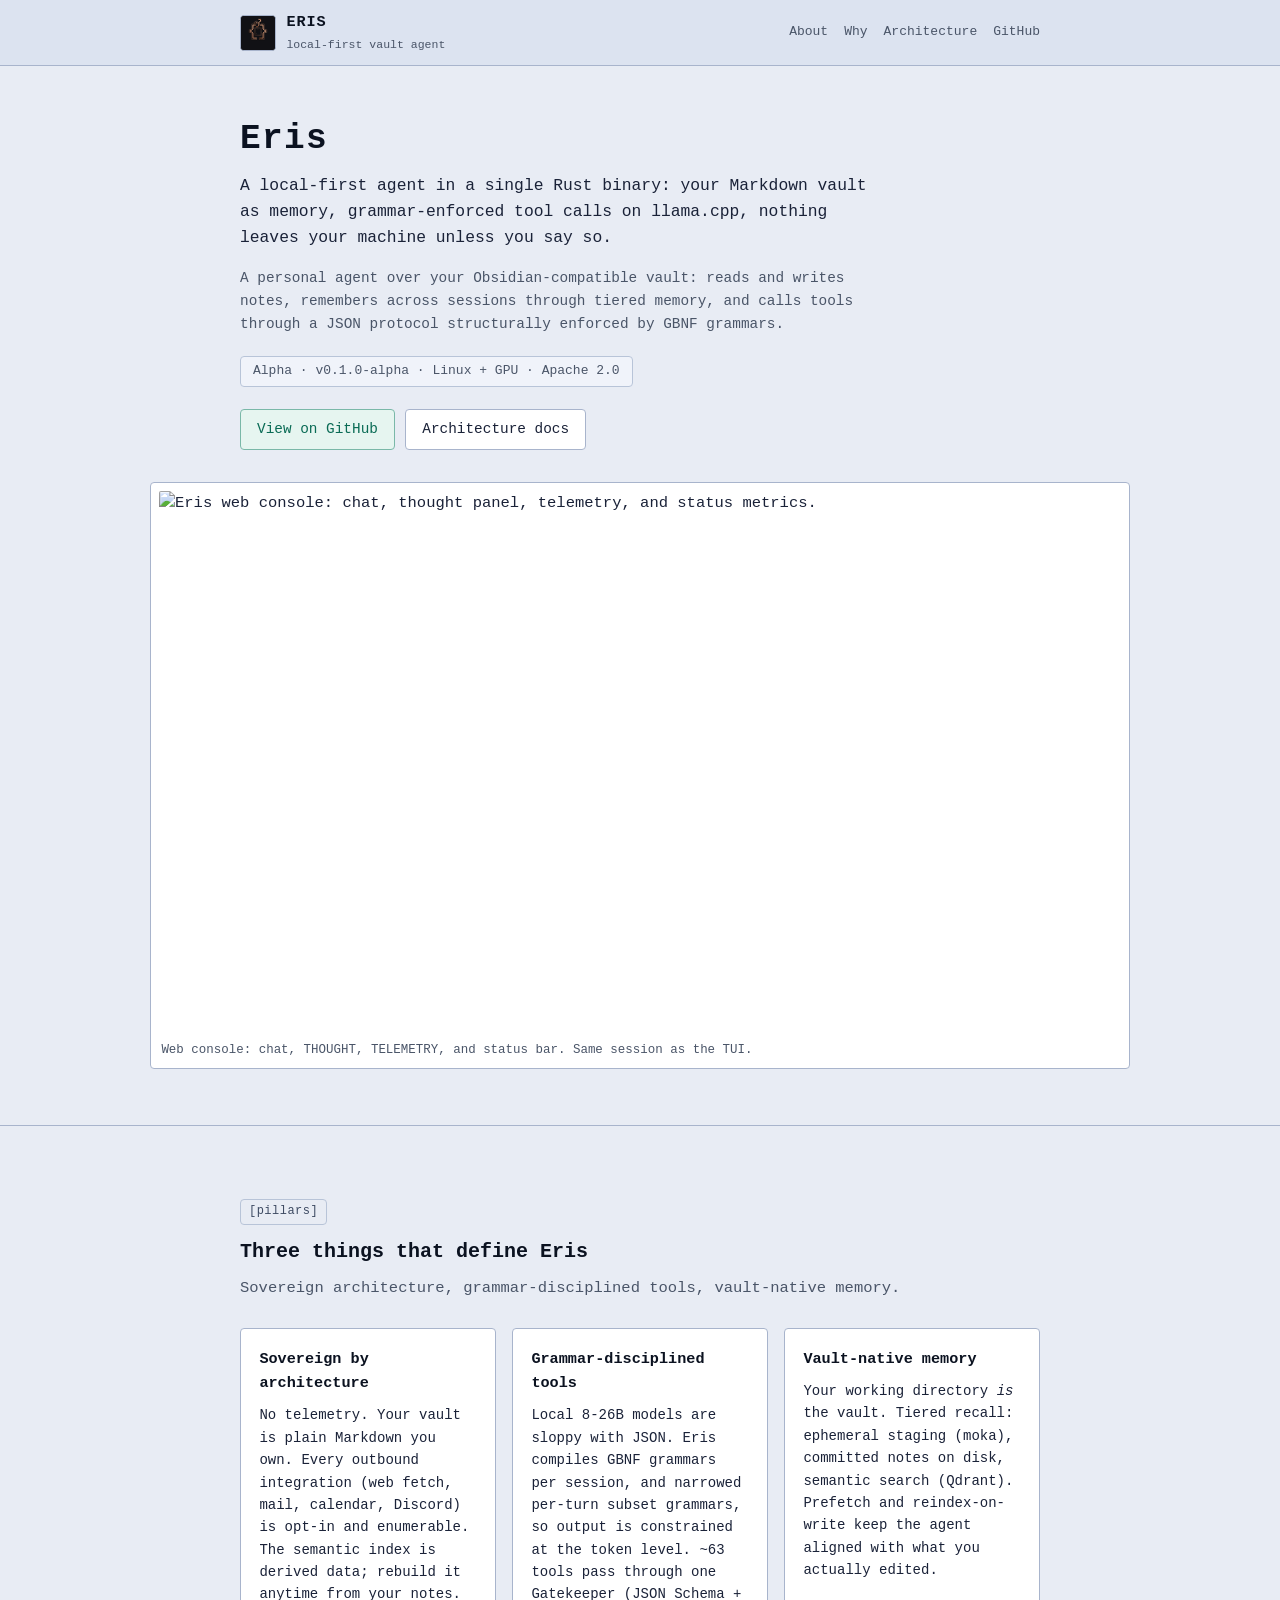
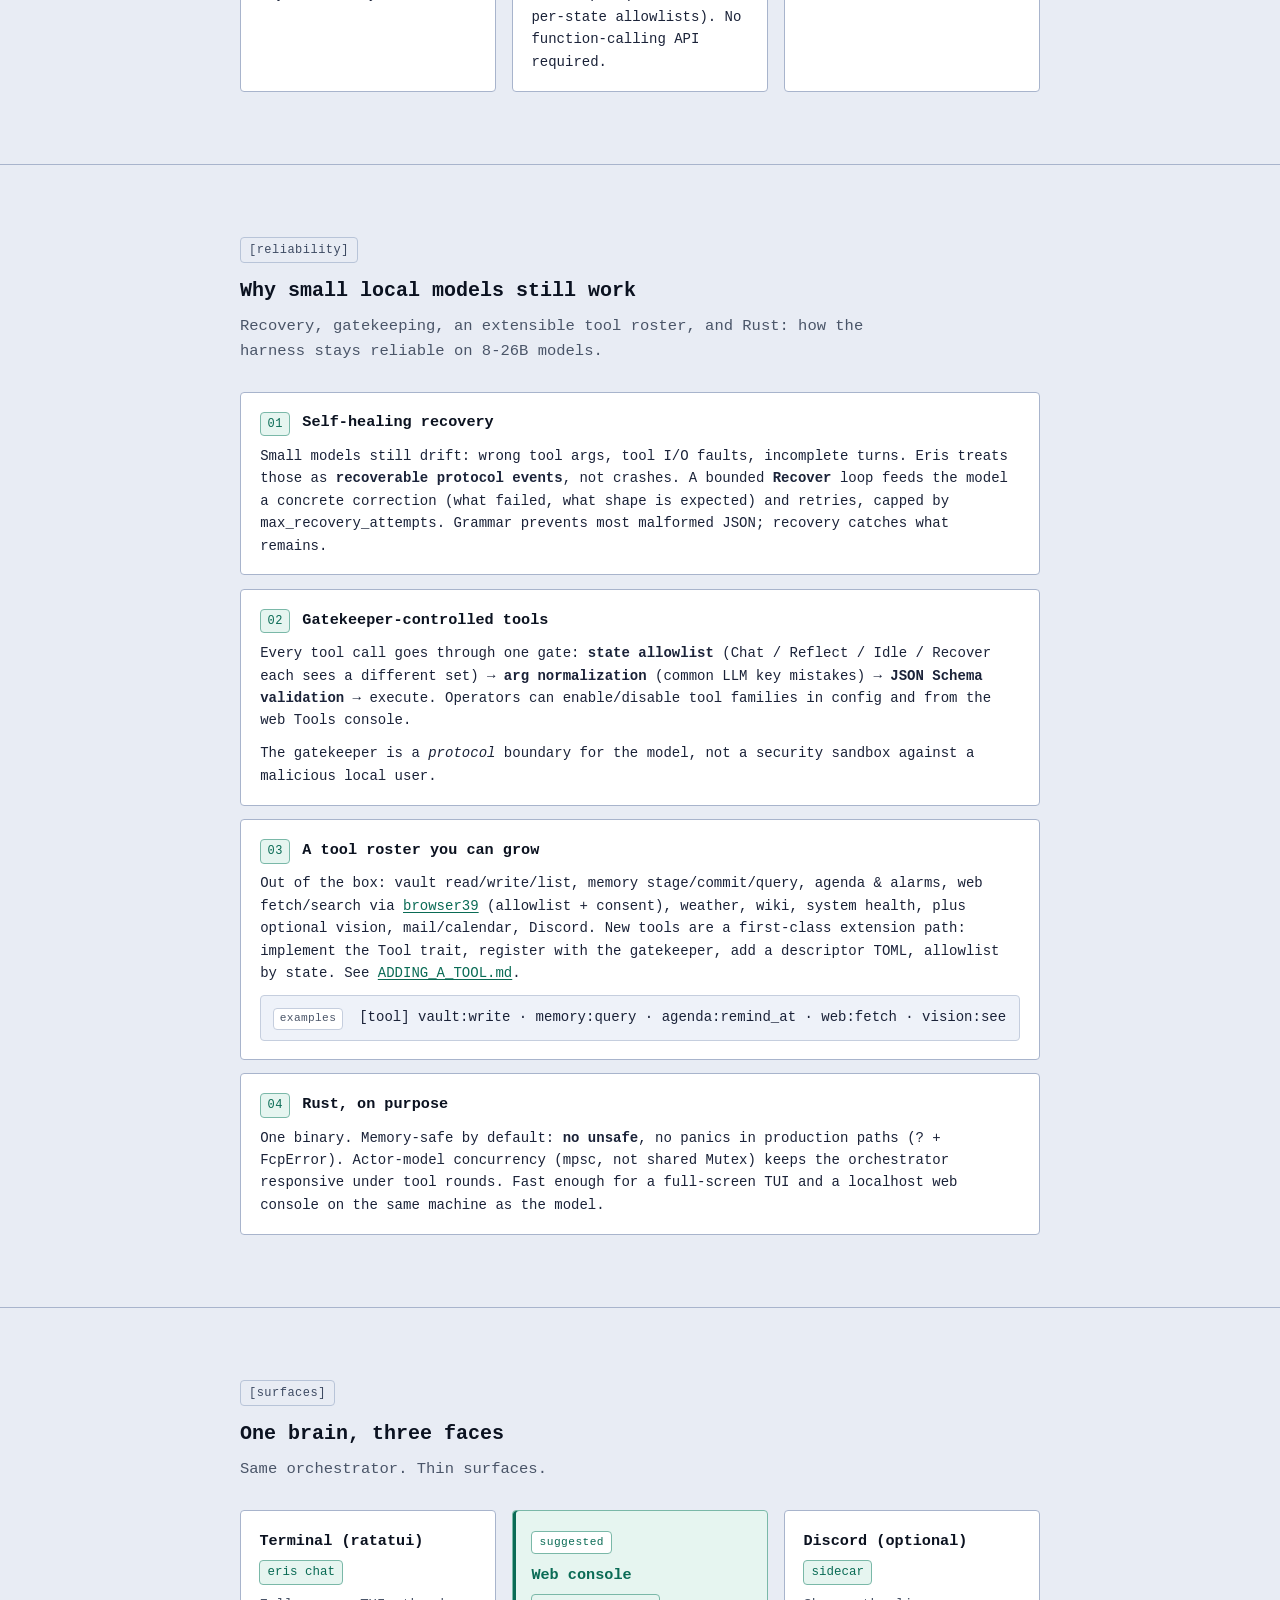
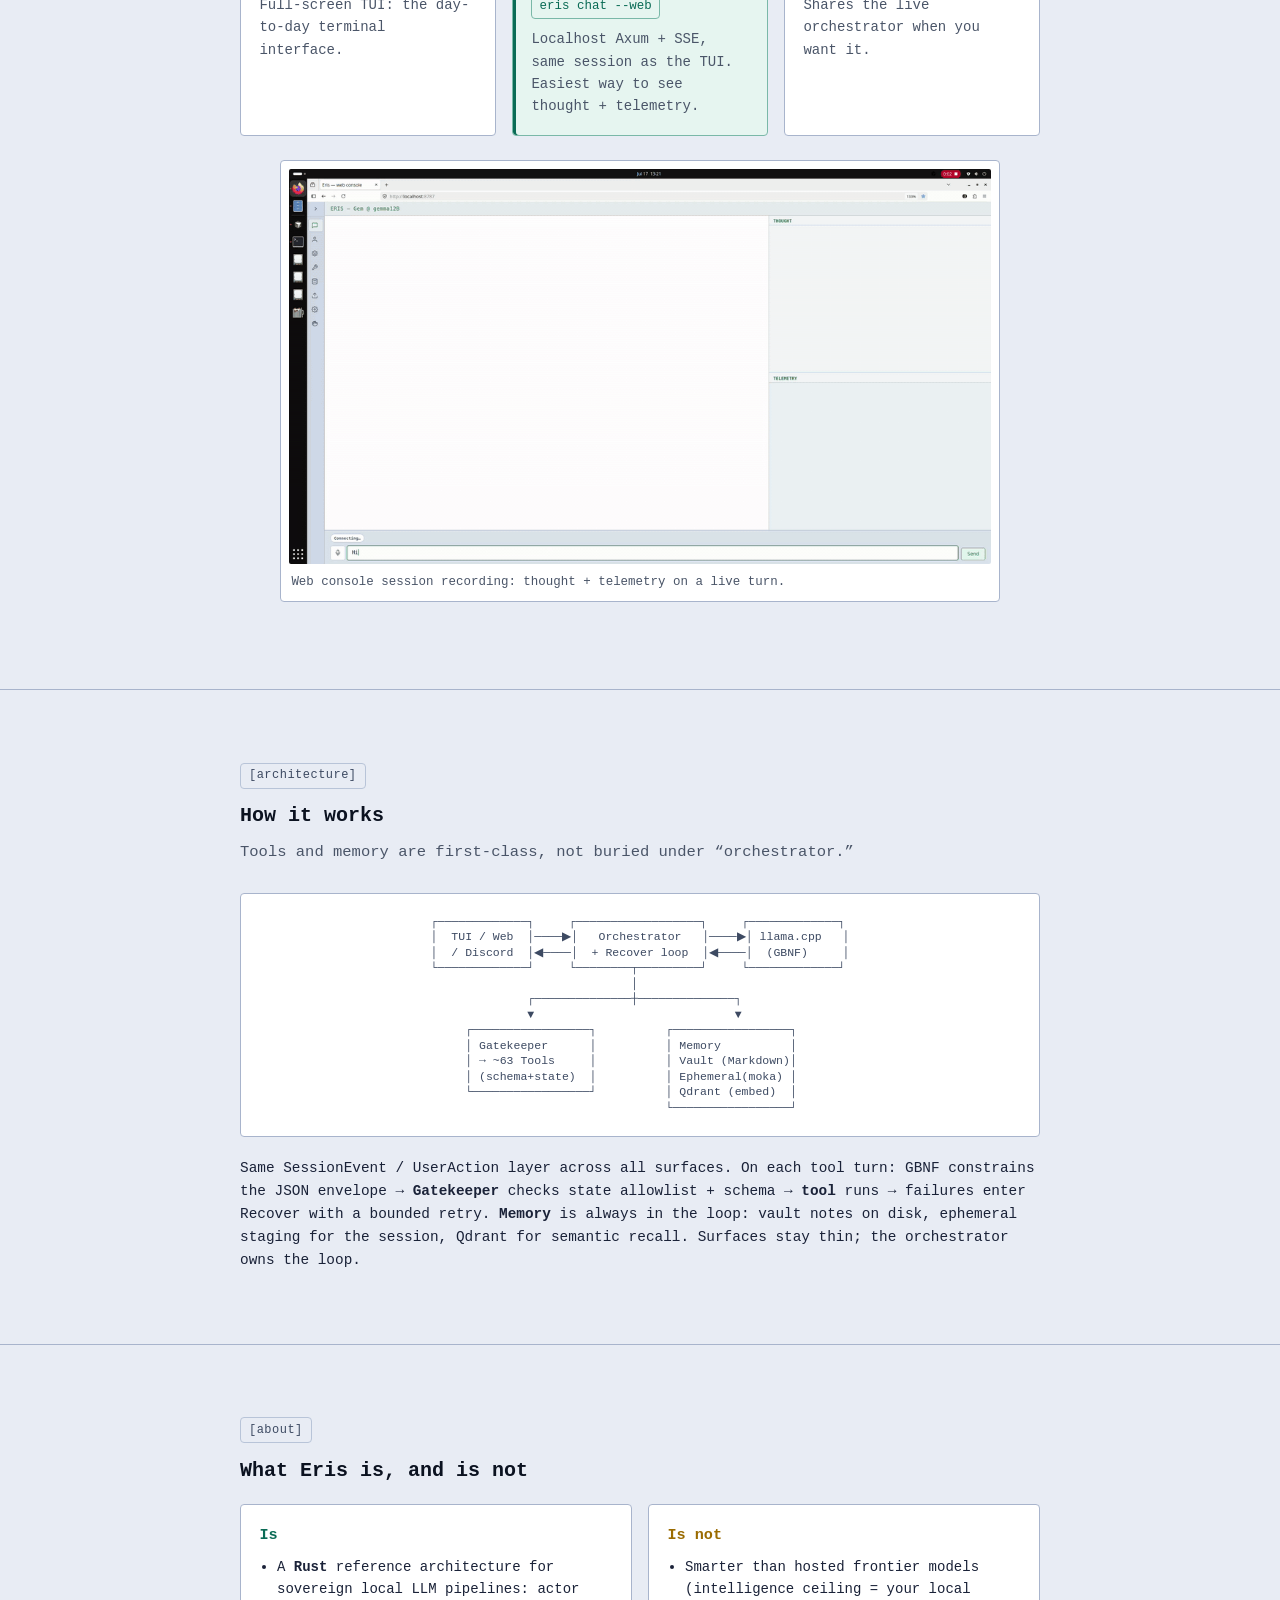
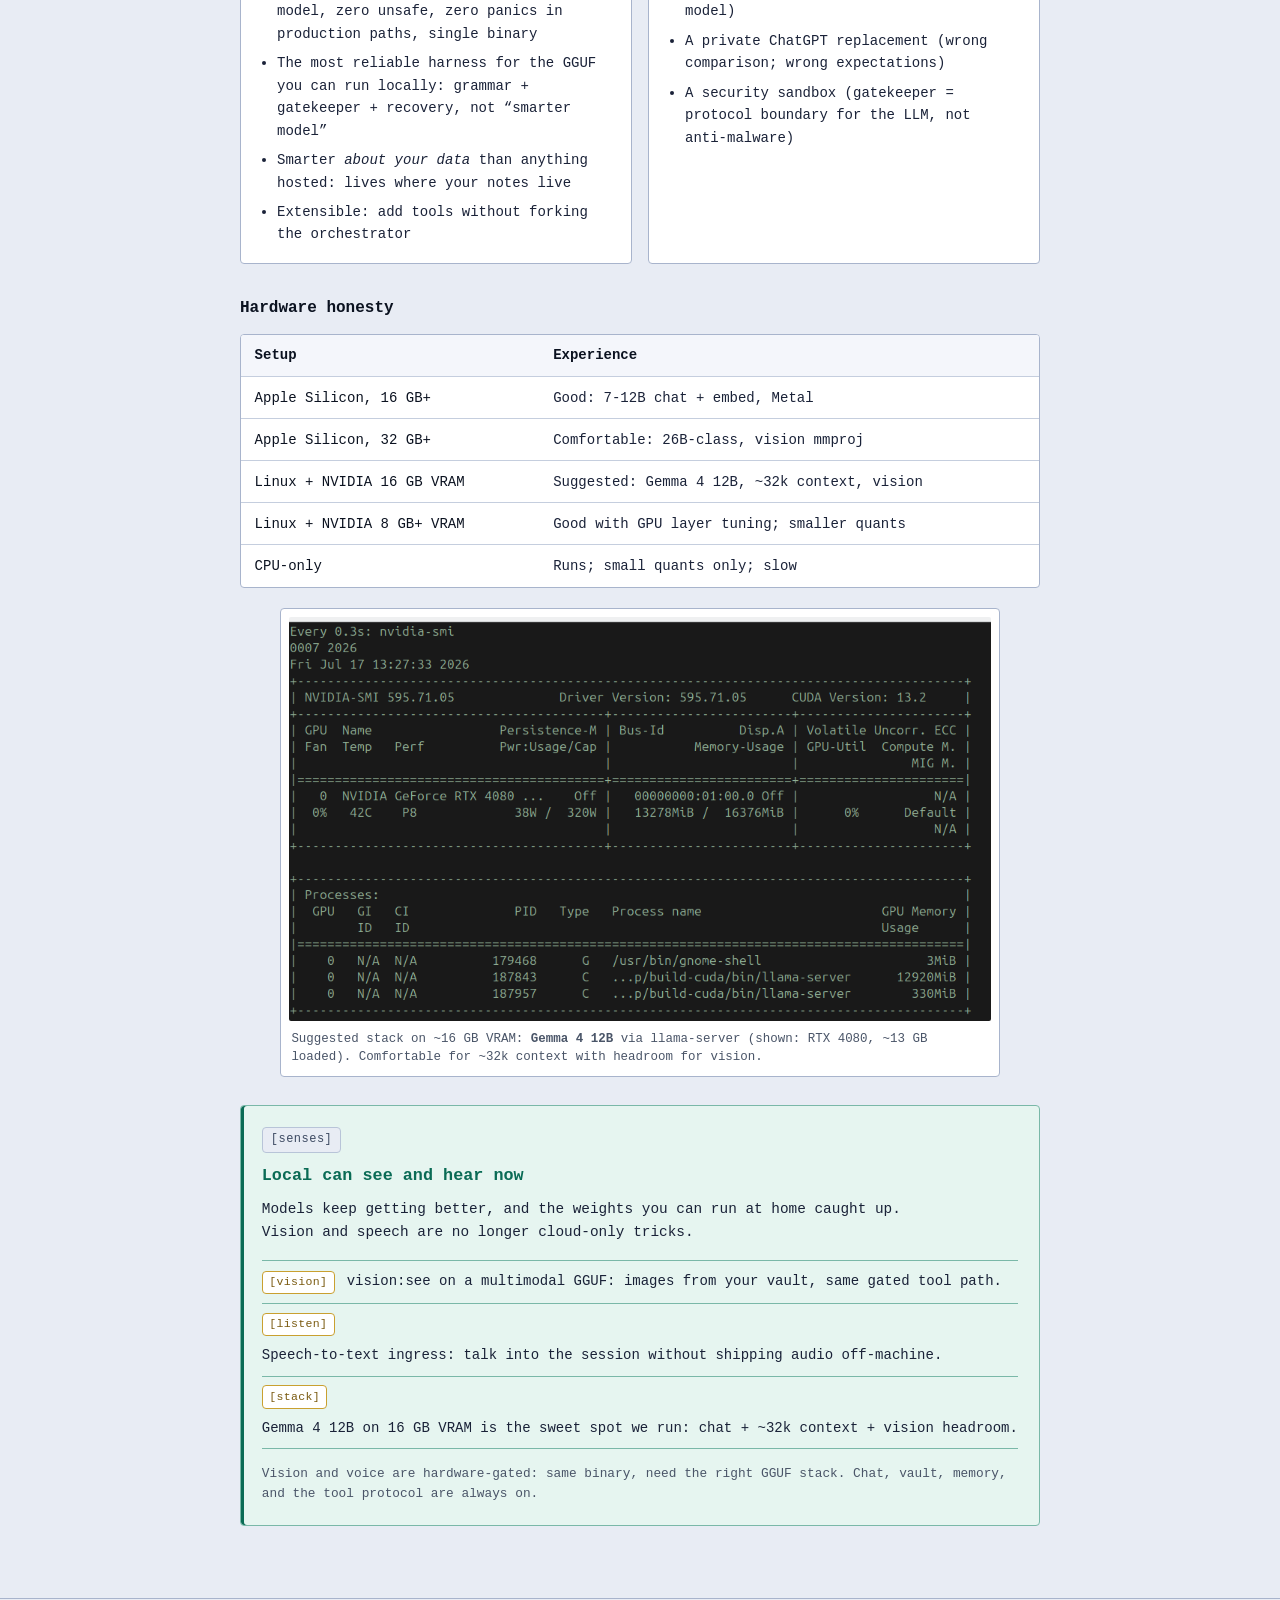
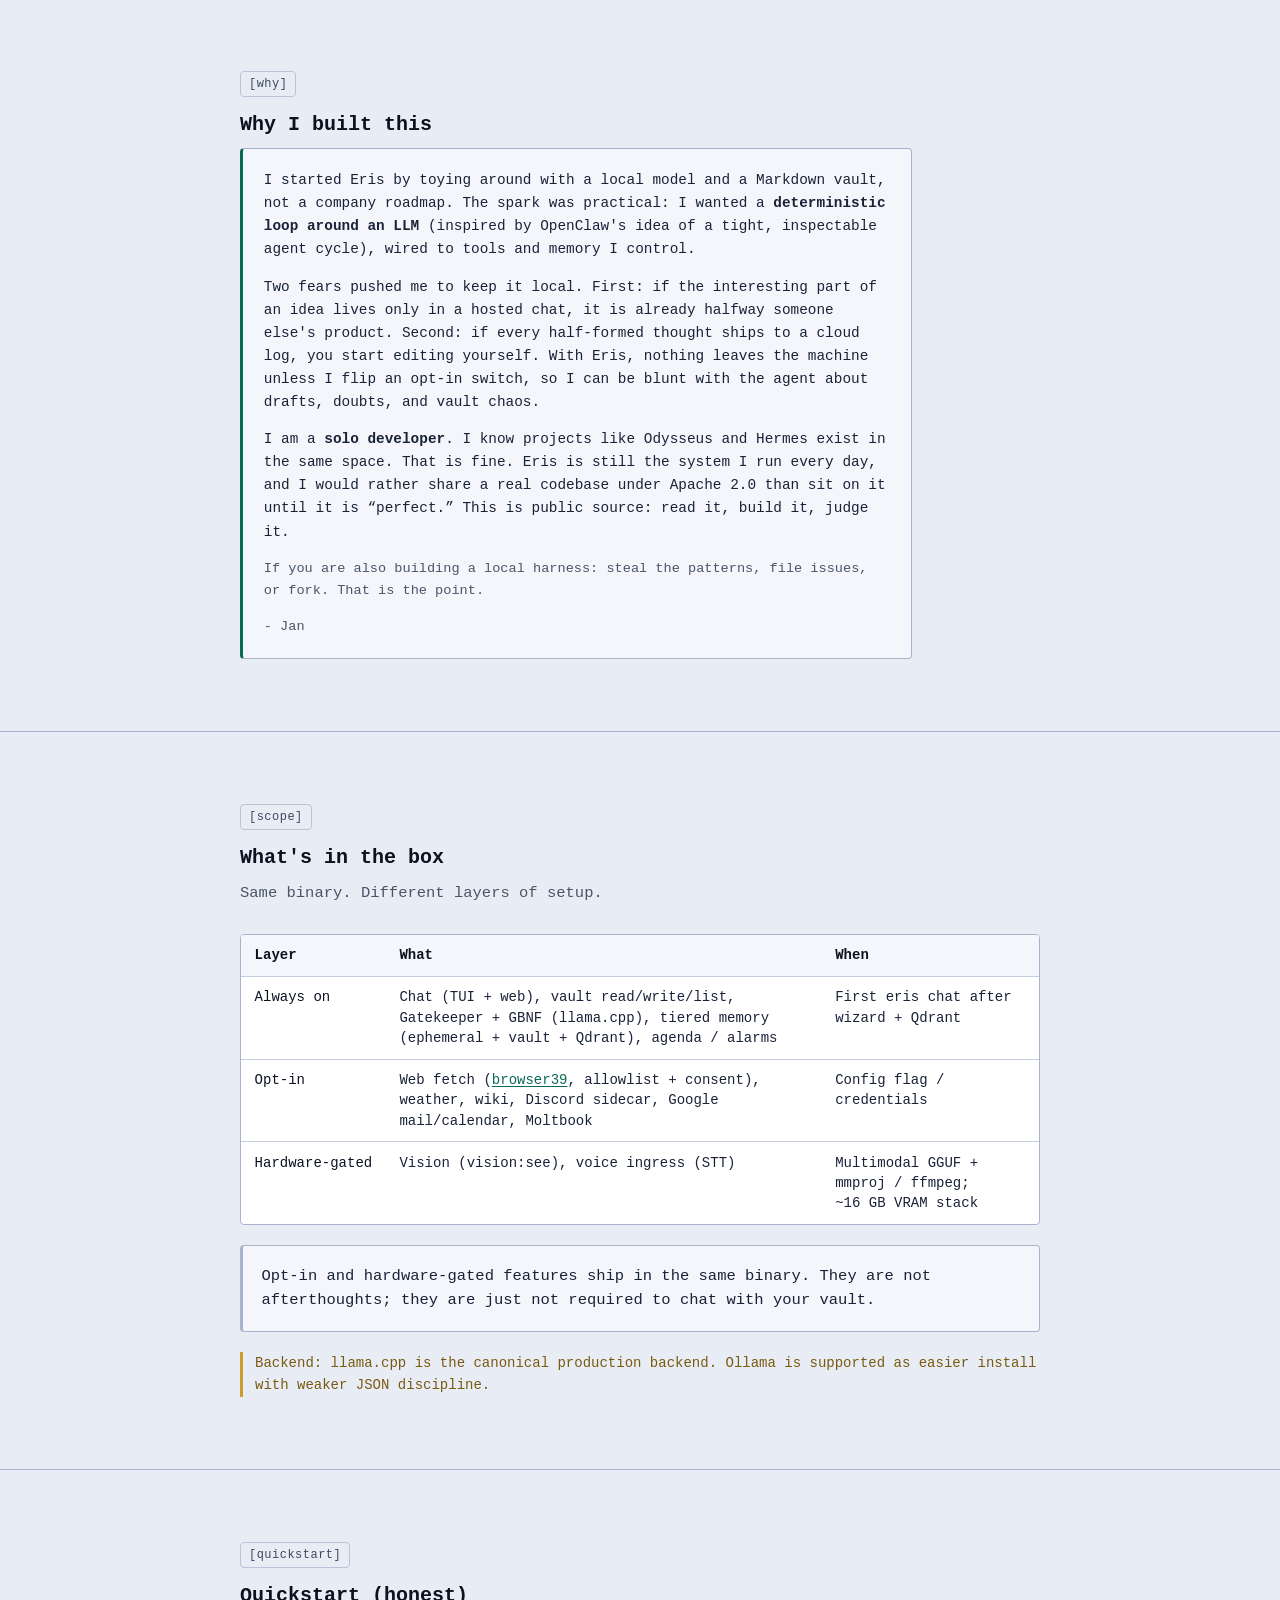
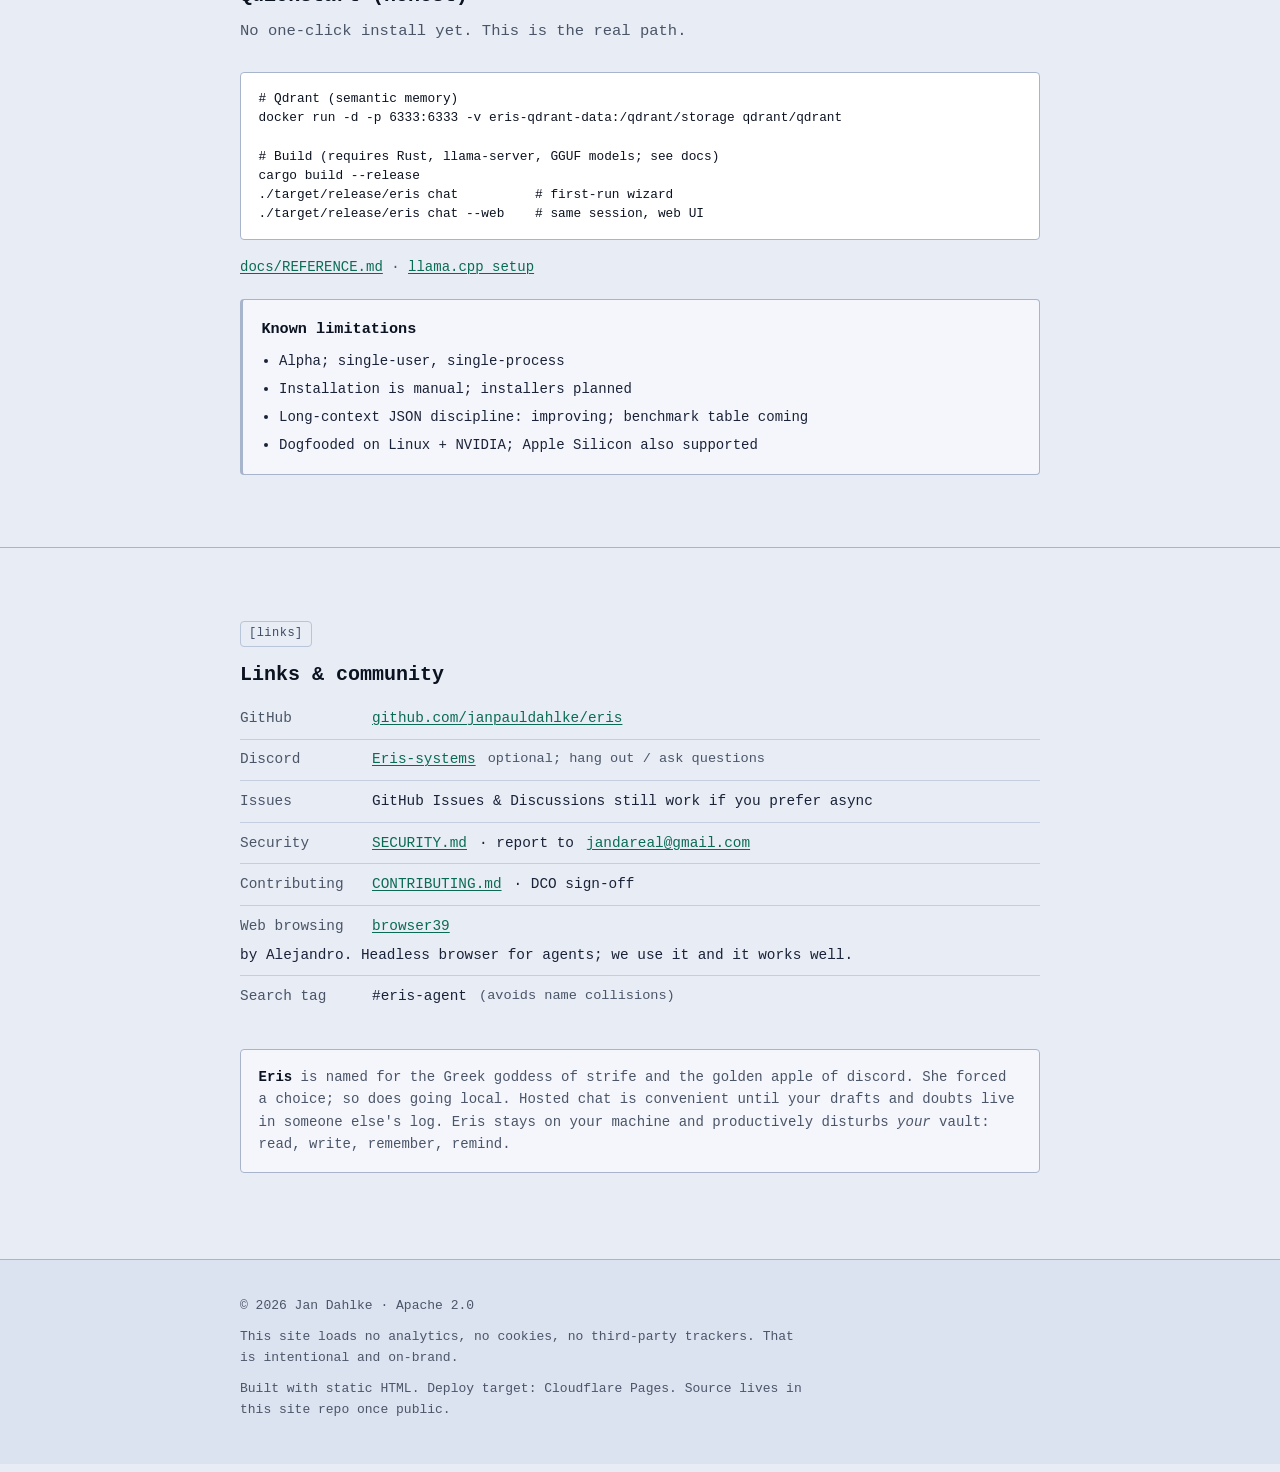
==== commit 9dff046b: "change fgile name to overcome chaced git" ====
--- a/index.html
+++ b/index.html
@@ -1,10 +1,12 @@
 <!DOCTYPE html>
 <html lang="en">
+
 <head>
   <meta charset="utf-8" />
   <meta name="viewport" content="width=device-width, initial-scale=1" />
   <title>Eris: local-first agent for your Markdown vault</title>
-  <meta name="description" content="Eris is a local-first agent in Rust: Obsidian-compatible vault as memory, GBNF-enforced tool calls on llama.cpp. Nothing leaves your machine unless you say so." />
+  <meta name="description"
+    content="Eris is a local-first agent in Rust: Obsidian-compatible vault as memory, GBNF-enforced tool calls on llama.cpp. Nothing leaves your machine unless you say so." />
   <meta name="keywords" content="eris-agent, local LLM, llama.cpp, GBNF, Obsidian, Rust, sovereign AI" />
   <link rel="canonical" href="https://eris-system.dev/" />
 
@@ -33,6 +35,7 @@
   }
   </script>
 </head>
+
 <body>
   <header class="site-header">
     <div class="site-header__inner">
@@ -72,18 +75,15 @@
           </div>
           <div class="cta-row">
             <a class="btn-primary" href="https://github.com/janpauldahlke/eris">View on GitHub</a>
-            <a class="btn-secondary" href="https://github.com/janpauldahlke/eris/tree/main/docs/updated_architecture">Architecture docs</a>
+            <a class="btn-secondary"
+              href="https://github.com/janpauldahlke/eris/tree/main/docs/updated_architecture">Architecture docs</a>
           </div>
         </div>
       </div>
       <div class="wrap wrap--wide" style="margin-top: 2rem;">
         <figure class="screenshot-frame hero__media">
-          <img
-            src="assets/screenshots/web-console-light.png"
-            width="1024"
-            height="576"
-            alt="Eris web console: chat, thought panel, telemetry, and status metrics."
-          />
+          <img src="assets/screenshots/web-console-light_1.png" width="1024" height="576"
+            alt="Eris web console: chat, thought panel, telemetry, and status metrics." />
           <figcaption>
             Web console: chat, THOUGHT, TELEMETRY, and status bar. Same session as the TUI.
           </figcaption>
@@ -181,7 +181,8 @@
               the <code>Tool</code> trait, register with the gatekeeper, add a descriptor TOML,
               allowlist by state.
               See
-              <a href="https://github.com/janpauldahlke/eris/blob/main/docs/HOW_TO/ADDING_A_TOOL.md">ADDING_A_TOOL.md</a>.
+              <a
+                href="https://github.com/janpauldahlke/eris/blob/main/docs/HOW_TO/ADDING_A_TOOL.md">ADDING_A_TOOL.md</a>.
             </p>
             <p class="tool-roster">
               <span class="tool-roster__label">examples</span>
@@ -230,12 +231,8 @@
           </article>
         </div>
         <figure class="screenshot-frame demo-block">
-          <img
-            src="assets/demo.gif"
-            width="960"
-            height="540"
-            alt="Eris web console session: chat with thought and telemetry panels updating live."
-          />
+          <img src="assets/demo.gif" width="960" height="540"
+            alt="Eris web console session: chat with thought and telemetry panels updating live." />
           <figcaption>Web console session recording: thought + telemetry on a live turn.</figcaption>
         </figure>
       </div>
@@ -247,8 +244,9 @@
         <span class="section__label">[architecture]</span>
         <h2 id="arch-title">How it works</h2>
         <p class="section__lede">Tools and memory are first-class, not buried under “orchestrator.”</p>
-        <div class="arch-diagram" role="img" aria-label="Architecture diagram: surfaces to orchestrator to llama.cpp, with gatekeeper tools and memory">
-<pre>
+        <div class="arch-diagram" role="img"
+          aria-label="Architecture diagram: surfaces to orchestrator to llama.cpp, with gatekeeper tools and memory">
+          <pre>
 ┌─────────────┐     ┌──────────────────┐     ┌─────────────┐
 │  TUI / Web  │────▶│   Orchestrator   │────▶│ llama.cpp   │
 │  / Discord  │◀────│  + Recover loop  │◀────│  (GBNF)     │
@@ -284,8 +282,10 @@
           <article class="panel">
             <h3>Is</h3>
             <ul>
-              <li>A <strong>Rust</strong> reference architecture for sovereign local LLM pipelines: actor model, zero <code>unsafe</code>, zero panics in production paths, single binary</li>
-              <li>The most reliable harness for the GGUF you can run locally: grammar + gatekeeper + recovery, not “smarter model”</li>
+              <li>A <strong>Rust</strong> reference architecture for sovereign local LLM pipelines: actor model, zero
+                <code>unsafe</code>, zero panics in production paths, single binary</li>
+              <li>The most reliable harness for the GGUF you can run locally: grammar + gatekeeper + recovery, not
+                “smarter model”</li>
               <li>Smarter <em>about your data</em> than anything hosted: lives where your notes live</li>
               <li>Extensible: add tools without forking the orchestrator</li>
             </ul>
@@ -334,12 +334,8 @@
           </table>
         </div>
         <figure class="screenshot-frame" style="margin-top: 1.25rem;">
-          <img
-            src="assets/gpu_metrics.png"
-            width="937"
-            height="540"
-            alt="nvidia-smi showing llama-server using about 13 GB VRAM on an RTX 4080."
-          />
+          <img src="assets/gpu_metrics.png" width="937" height="540"
+            alt="nvidia-smi showing llama-server using about 13 GB VRAM on an RTX 4080." />
           <figcaption>
             Suggested stack on ~16&nbsp;GB VRAM: <strong>Gemma&nbsp;4 12B</strong> via
             <code>llama-server</code> (shown: RTX&nbsp;4080, ~13&nbsp;GB loaded).
@@ -365,7 +361,8 @@
             </li>
             <li>
               <span class="senses__tag">[stack]</span>
-              <span>Gemma&nbsp;4 12B on 16&nbsp;GB VRAM is the sweet spot we run: chat + ~32k context + vision headroom.</span>
+              <span>Gemma&nbsp;4 12B on 16&nbsp;GB VRAM is the sweet spot we run: chat + ~32k context + vision
+                headroom.</span>
             </li>
           </ul>
           <p class="senses__note">
@@ -424,12 +421,14 @@
             <tbody>
               <tr>
                 <td>Always on</td>
-                <td>Chat (TUI + web), vault read/write/list, Gatekeeper + GBNF (llama.cpp), tiered memory (ephemeral + vault + Qdrant), agenda / alarms</td>
+                <td>Chat (TUI + web), vault read/write/list, Gatekeeper + GBNF (llama.cpp), tiered memory (ephemeral +
+                  vault + Qdrant), agenda / alarms</td>
                 <td>First <code>eris chat</code> after wizard + Qdrant</td>
               </tr>
               <tr>
                 <td>Opt-in</td>
-                <td>Web fetch (<a href="https://github.com/alejandroqh/browser39">browser39</a>, allowlist + consent), weather, wiki, Discord sidecar, Google mail/calendar, Moltbook</td>
+                <td>Web fetch (<a href="https://github.com/alejandroqh/browser39">browser39</a>, allowlist + consent),
+                  weather, wiki, Discord sidecar, Google mail/calendar, Moltbook</td>
                 <td>Config flag / credentials</td>
               </tr>
               <tr>
@@ -445,7 +444,8 @@
           they are just not required to chat with your vault.
         </p>
         <p class="feature-line" style="margin-top: 1.25rem;">
-          Backend: llama.cpp is the canonical production backend. Ollama is supported as easier install with weaker JSON discipline.
+          Backend: llama.cpp is the canonical production backend. Ollama is supported as easier install with weaker JSON
+          discipline.
         </p>
       </div>
     </section>
@@ -545,4 +545,5 @@
     </div>
   </footer>
 </body>
-</html>
+
+</html>
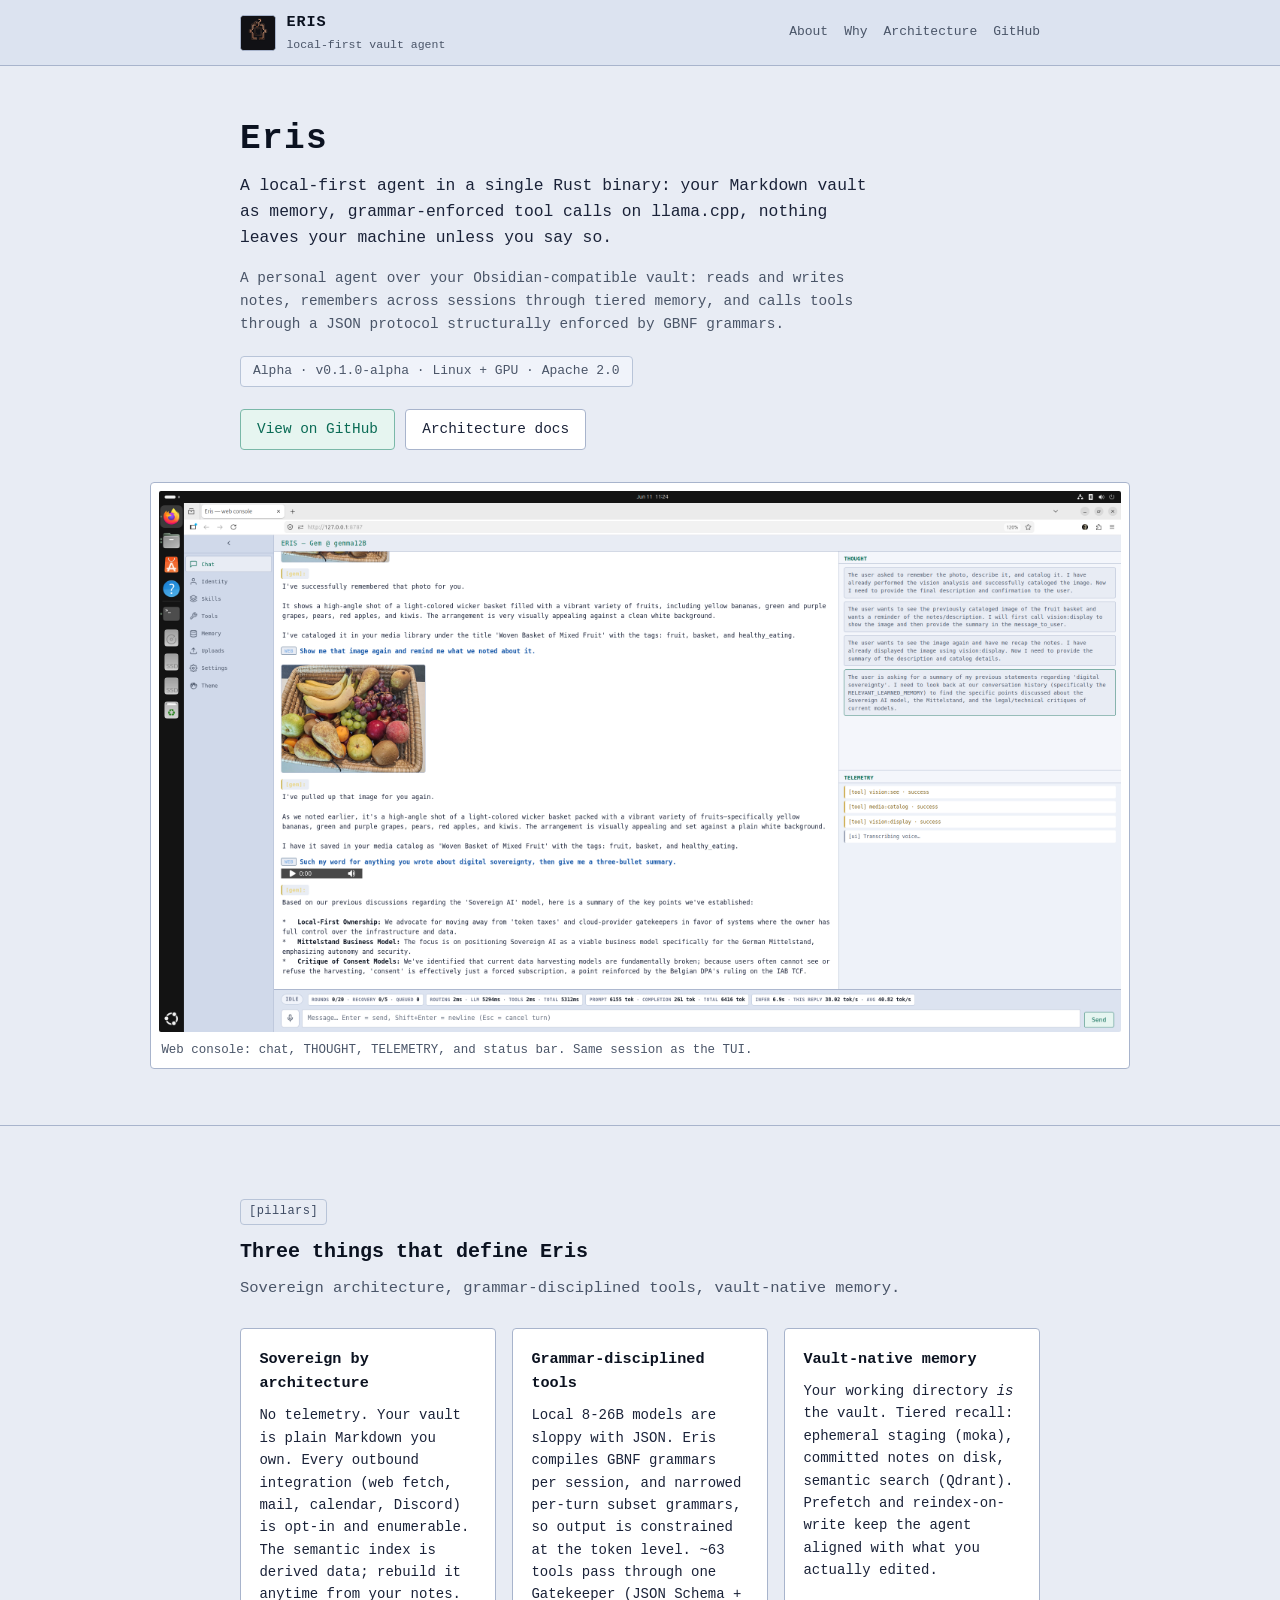
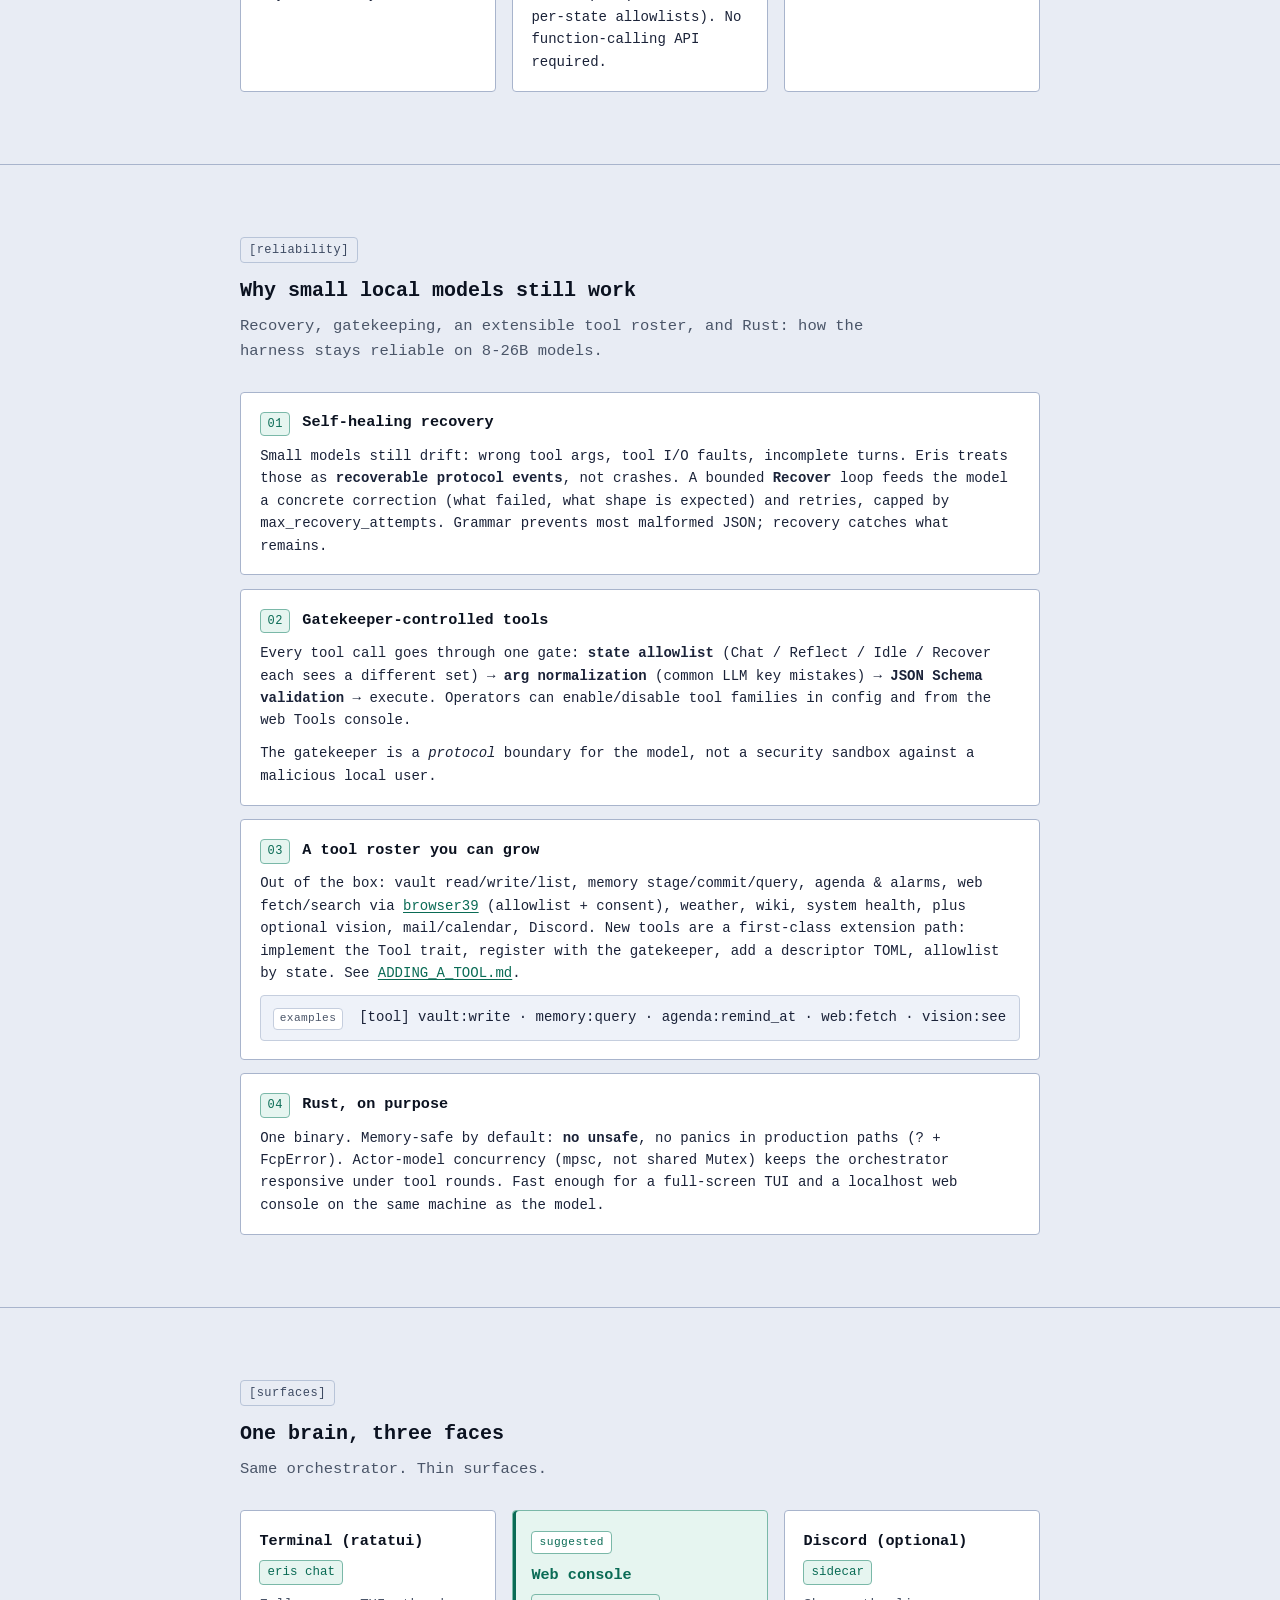
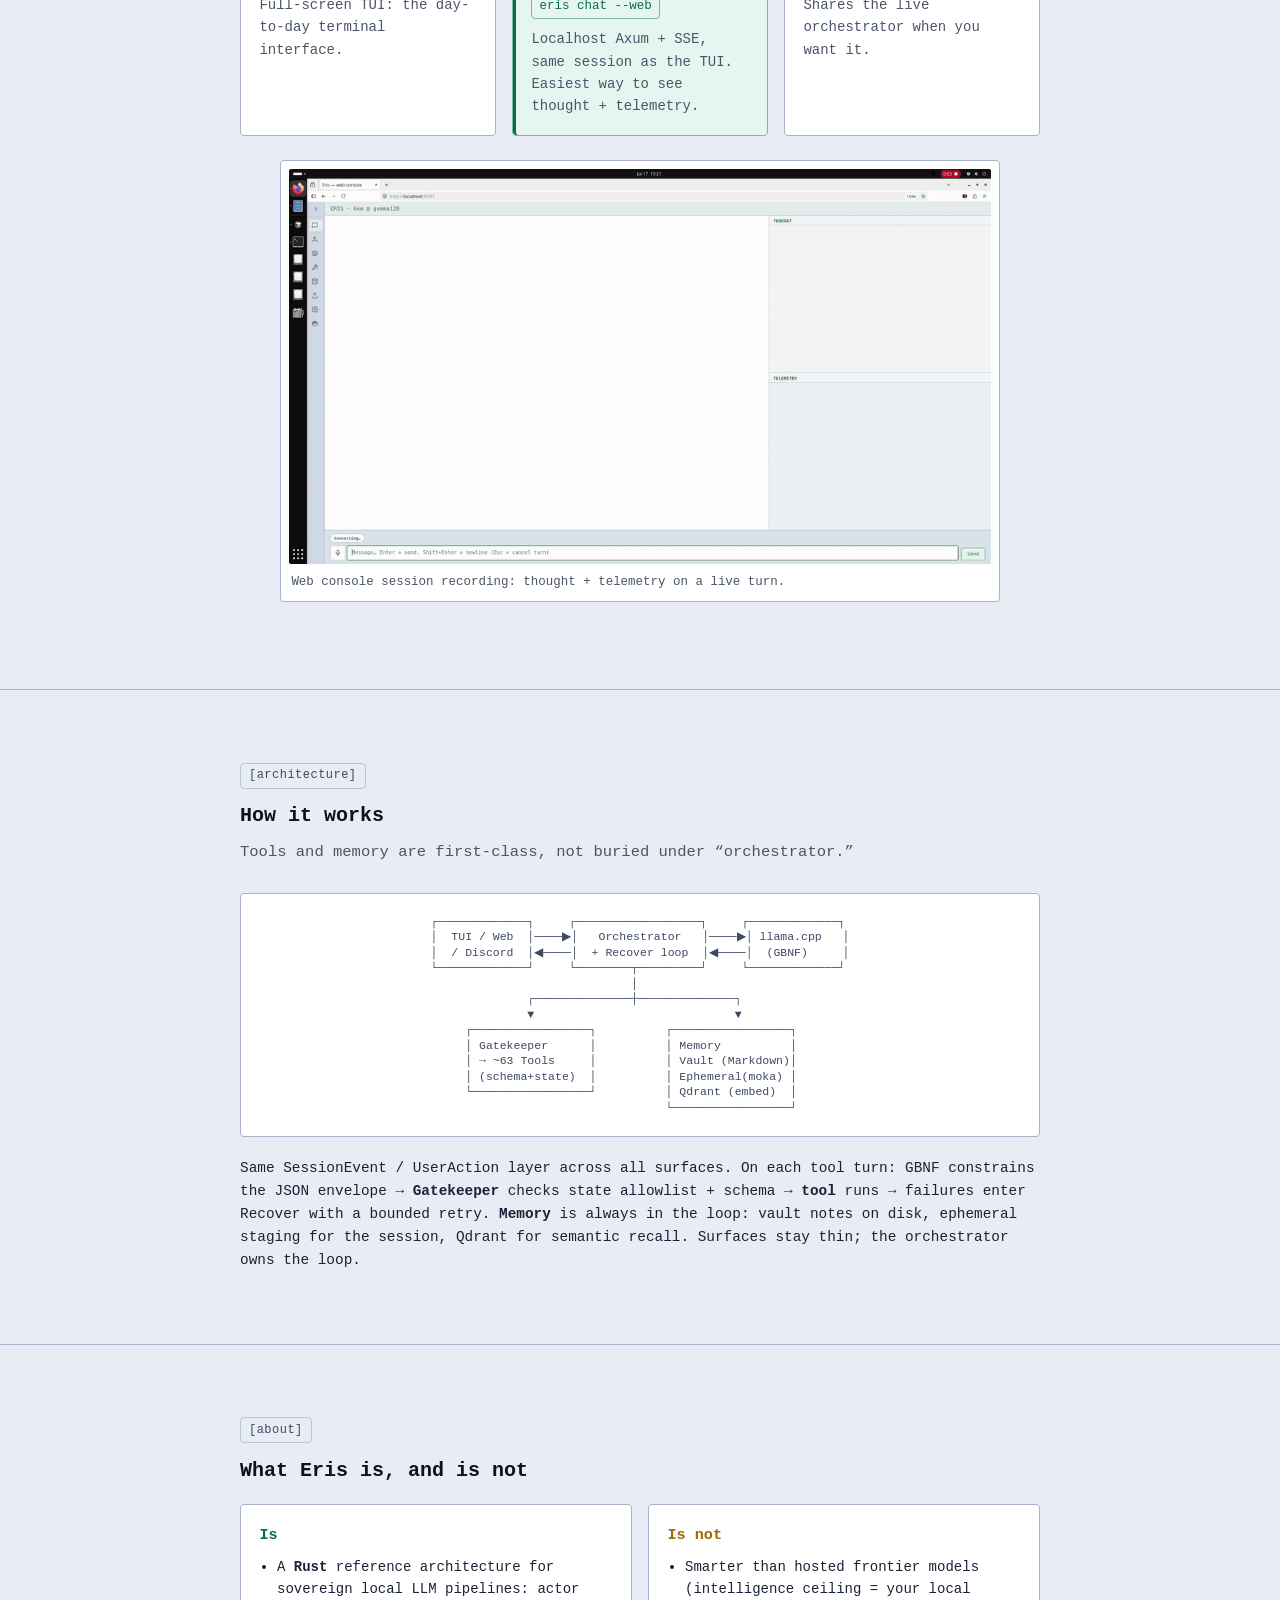
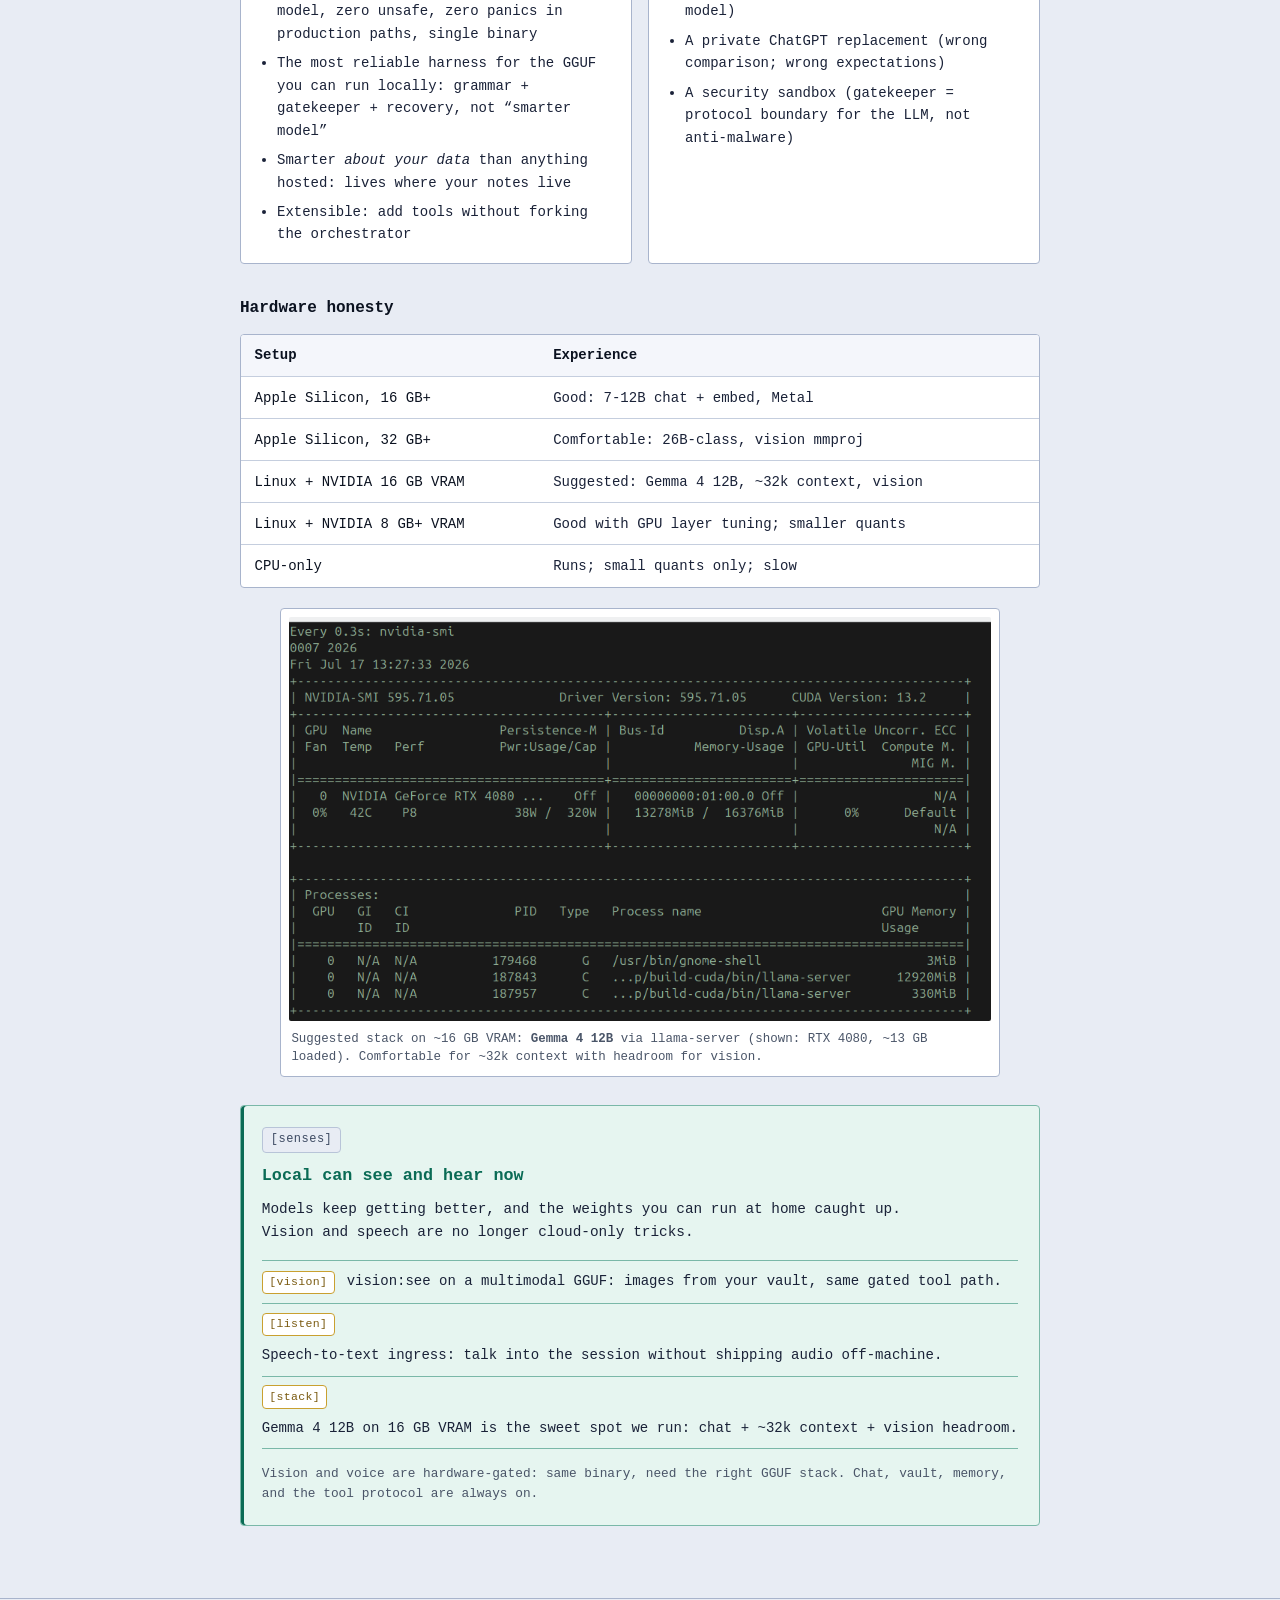
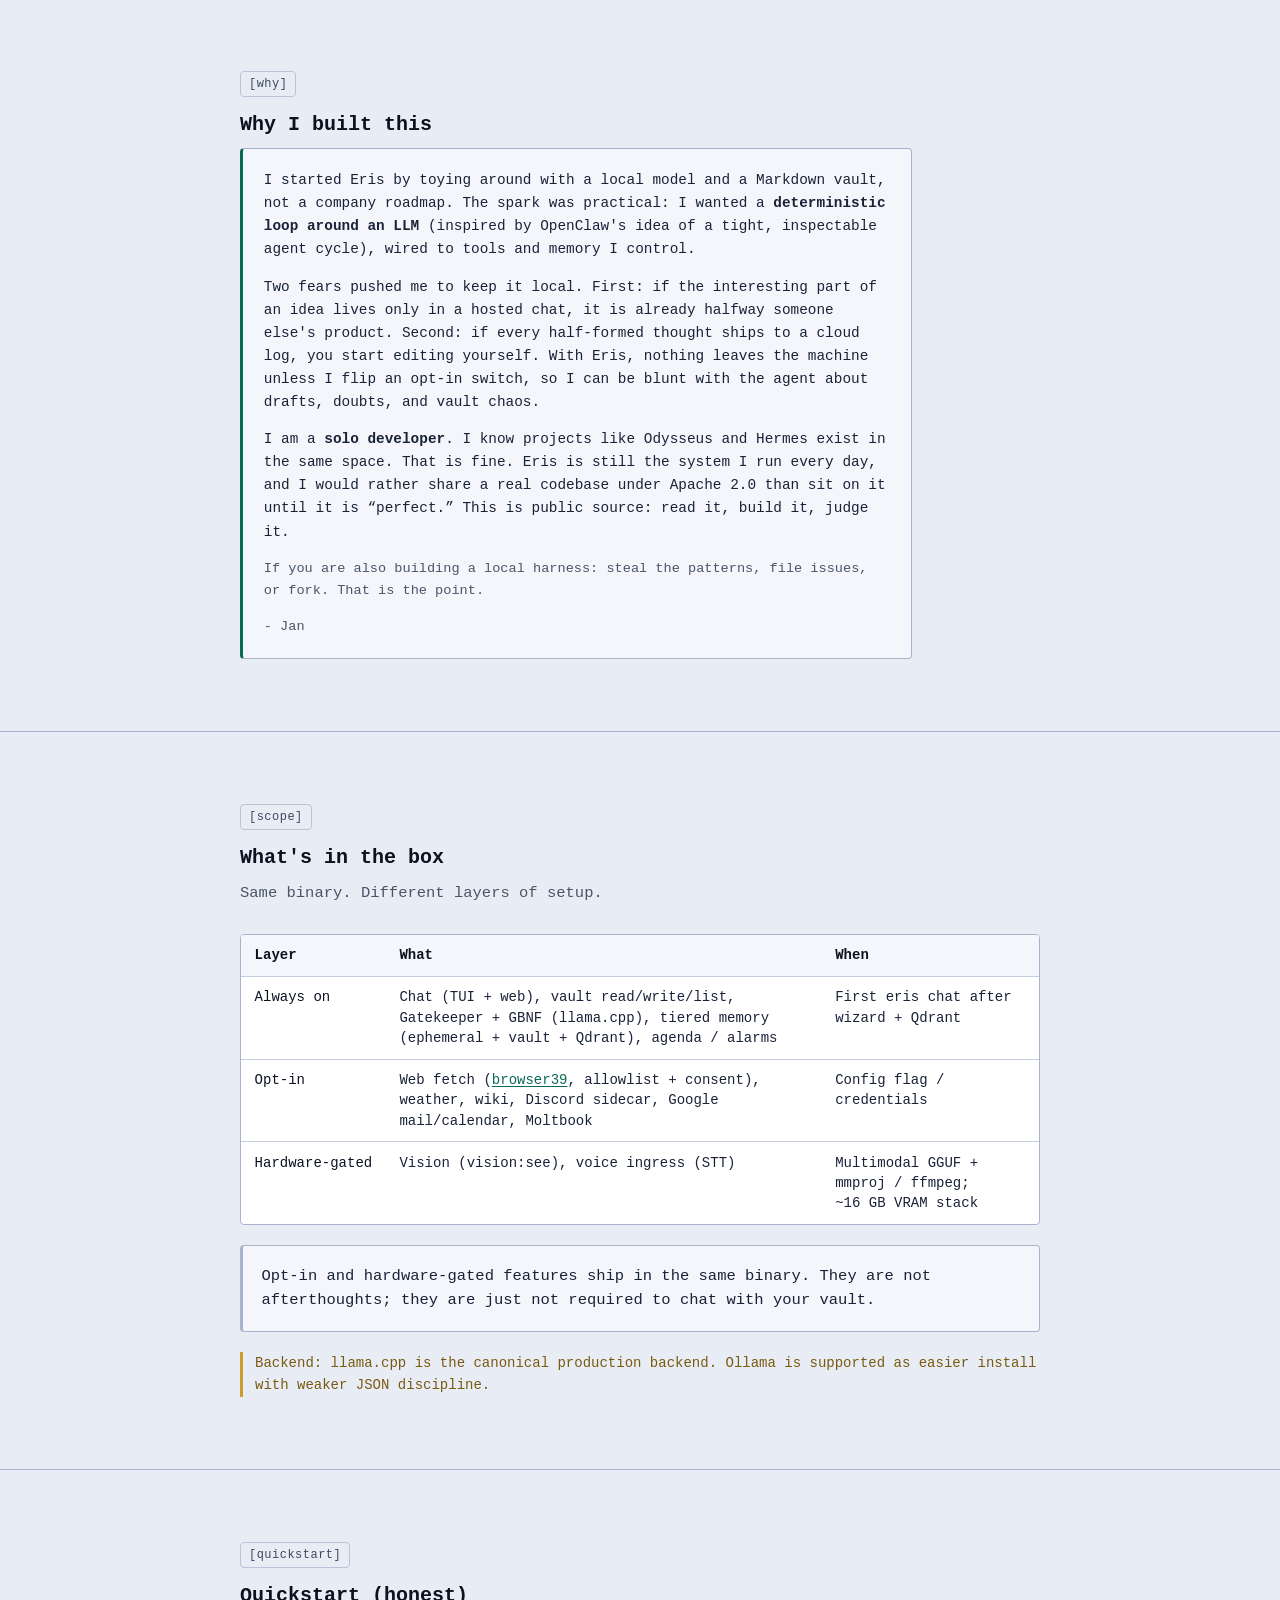
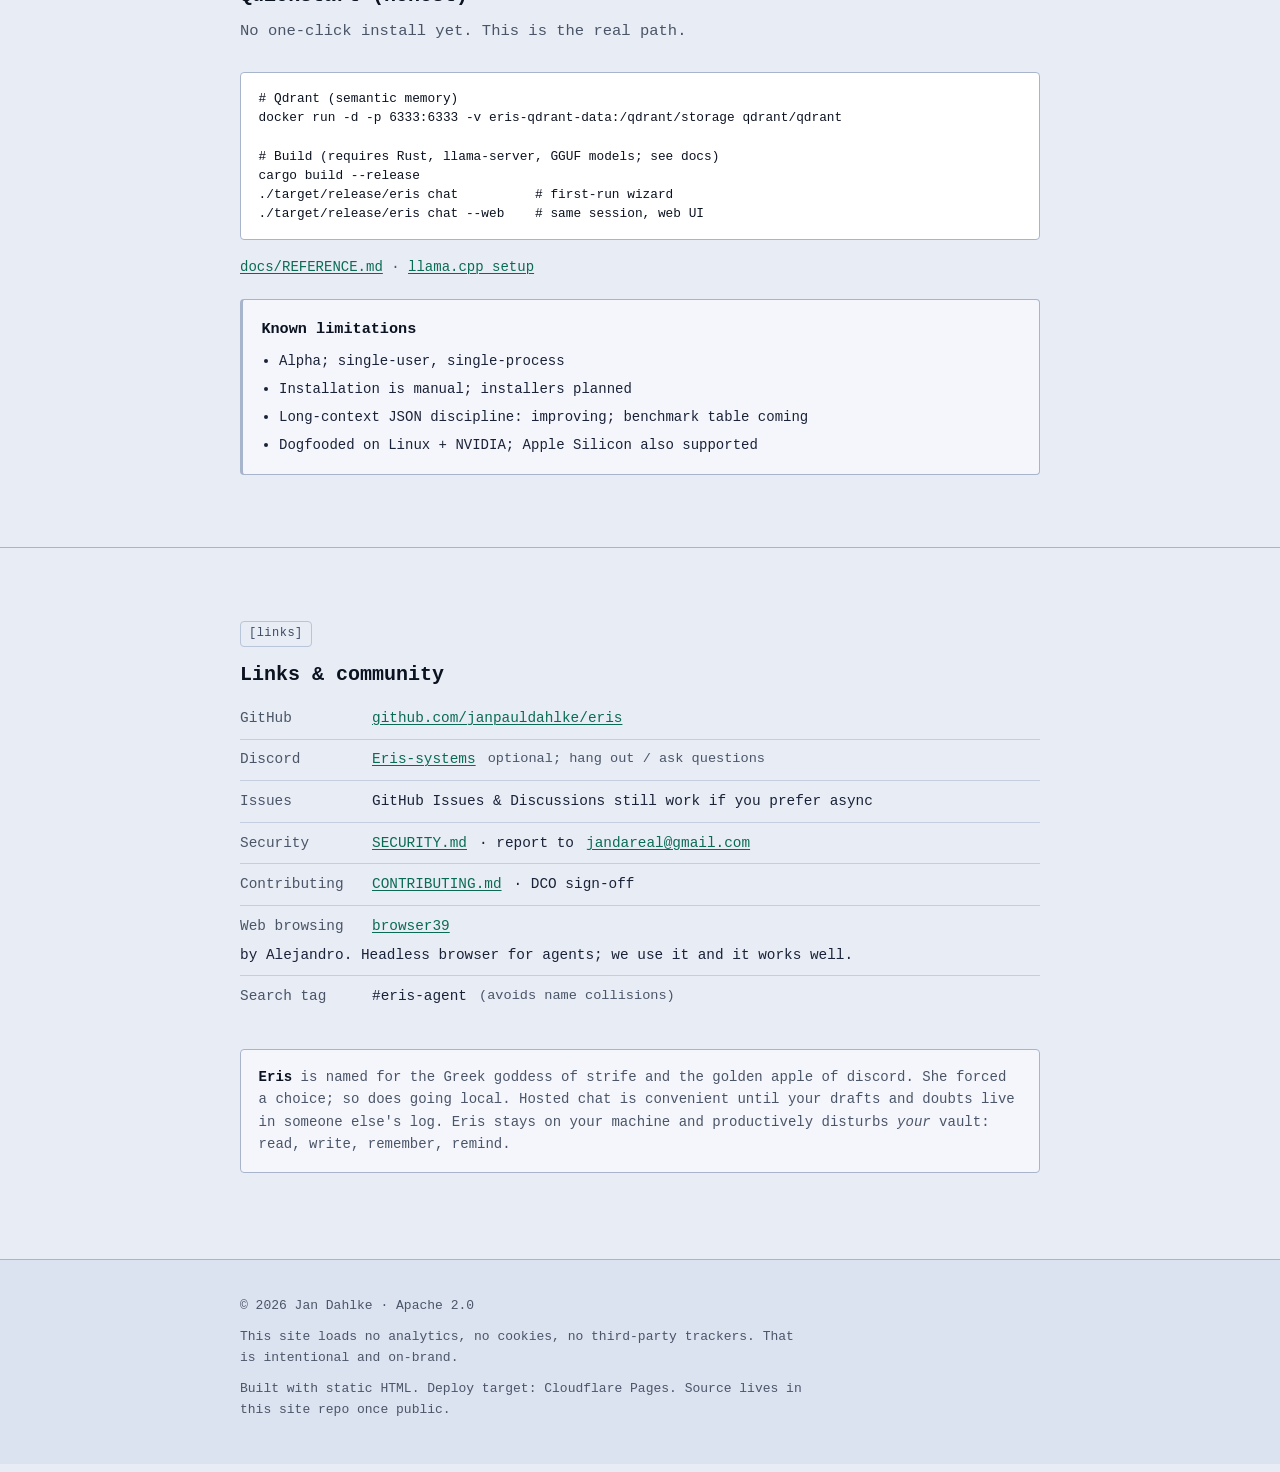
==== commit 9f6f21c3: "proper folder" ====
--- a/index.html
+++ b/index.html
@@ -82,7 +82,7 @@
       </div>
       <div class="wrap wrap--wide" style="margin-top: 2rem;">
         <figure class="screenshot-frame hero__media">
-          <img src="assets/screenshots/web-console-light_1.png" width="1024" height="576"
+          <img src="assets/web-console-light_1.png" width="1024" height="576"
             alt="Eris web console: chat, thought panel, telemetry, and status metrics." />
           <figcaption>
             Web console: chat, THOUGHT, TELEMETRY, and status bar. Same session as the TUI.
@@ -283,7 +283,8 @@
             <h3>Is</h3>
             <ul>
               <li>A <strong>Rust</strong> reference architecture for sovereign local LLM pipelines: actor model, zero
-                <code>unsafe</code>, zero panics in production paths, single binary</li>
+                <code>unsafe</code>, zero panics in production paths, single binary
+              </li>
               <li>The most reliable harness for the GGUF you can run locally: grammar + gatekeeper + recovery, not
                 “smarter model”</li>
               <li>Smarter <em>about your data</em> than anything hosted: lives where your notes live</li>
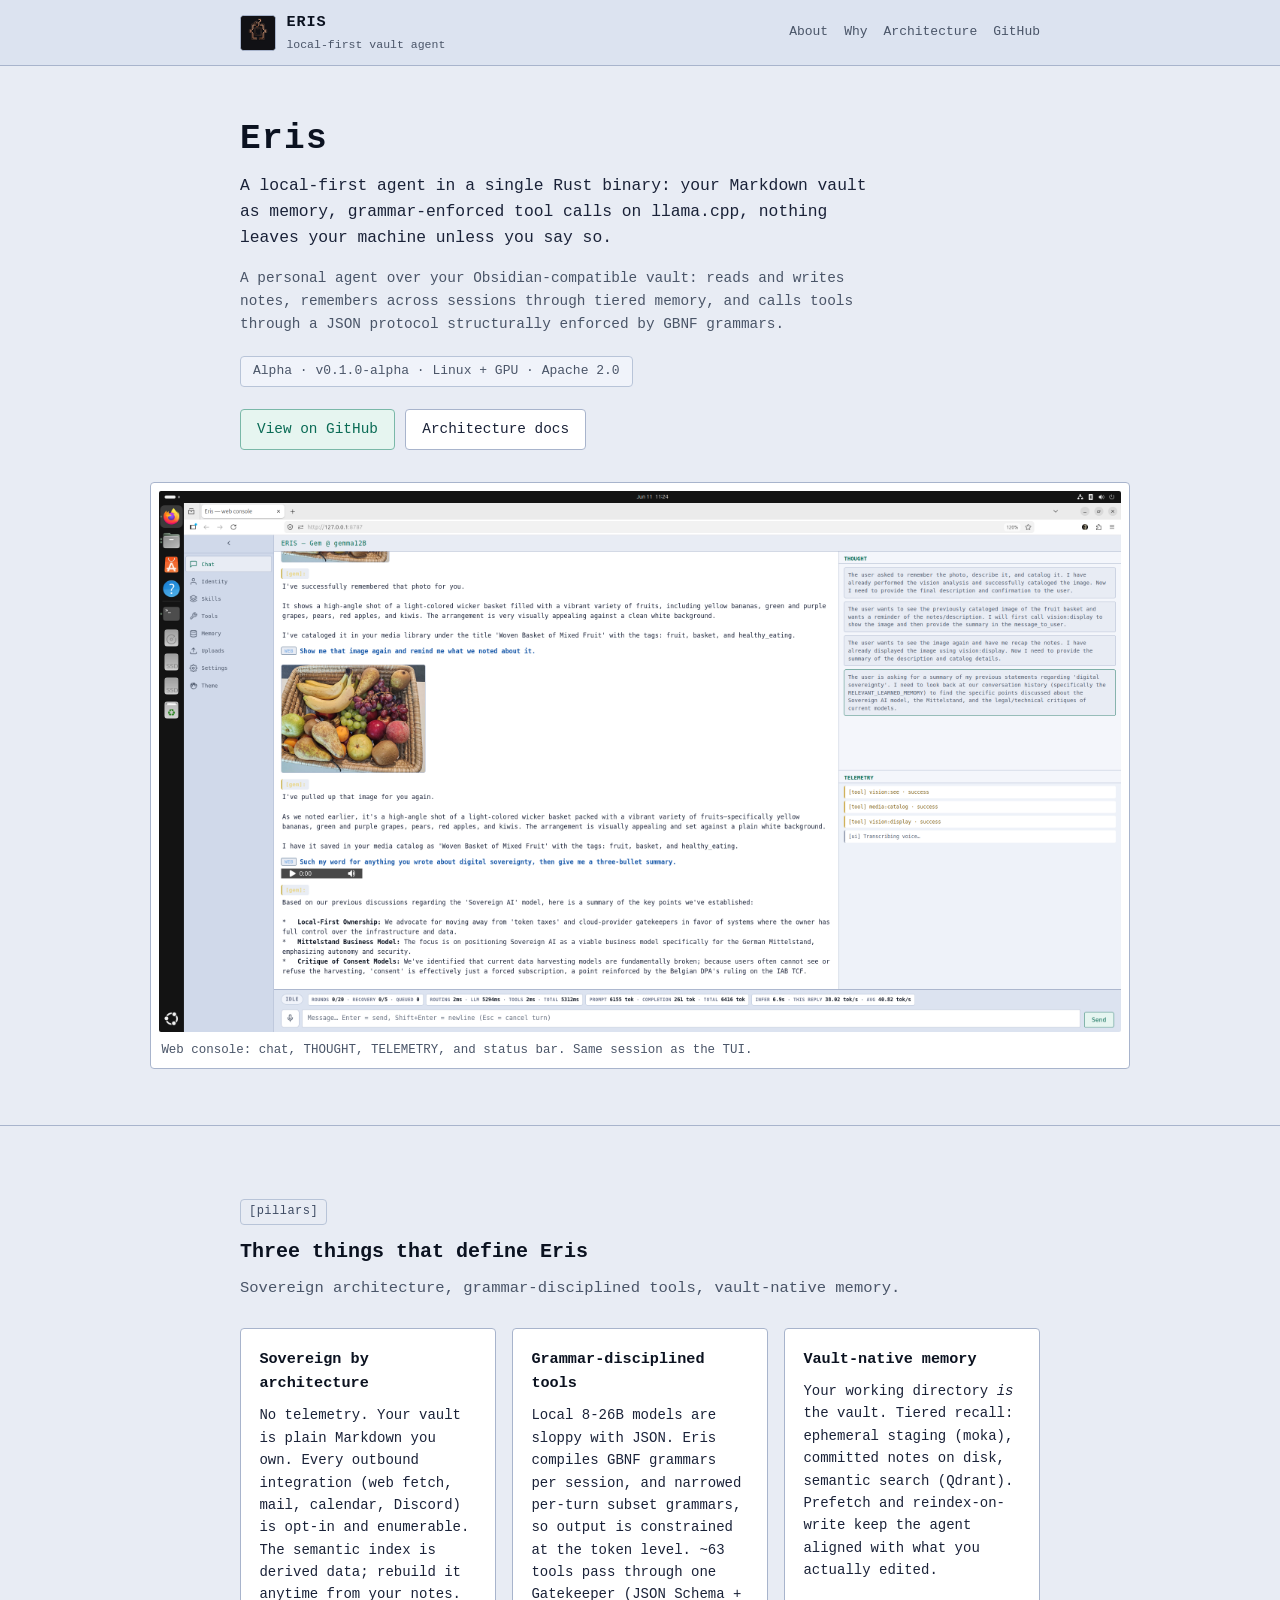
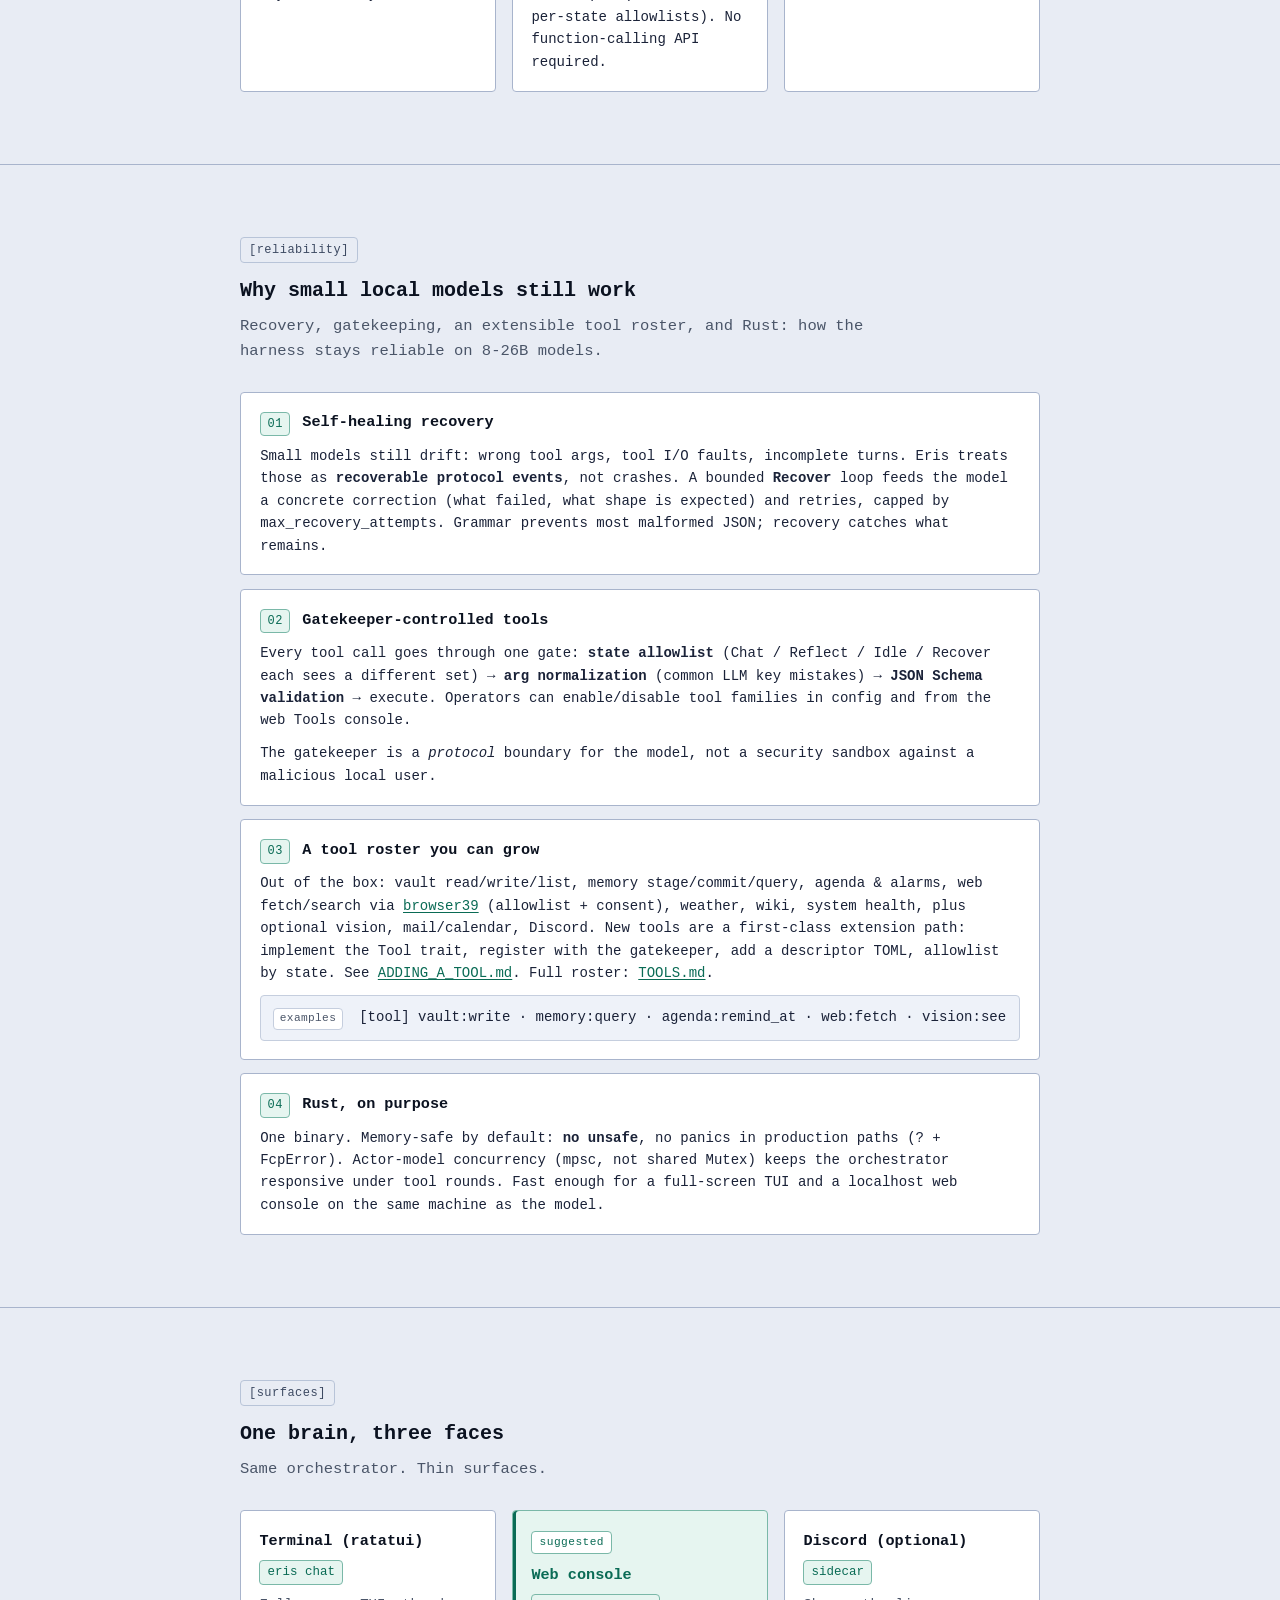
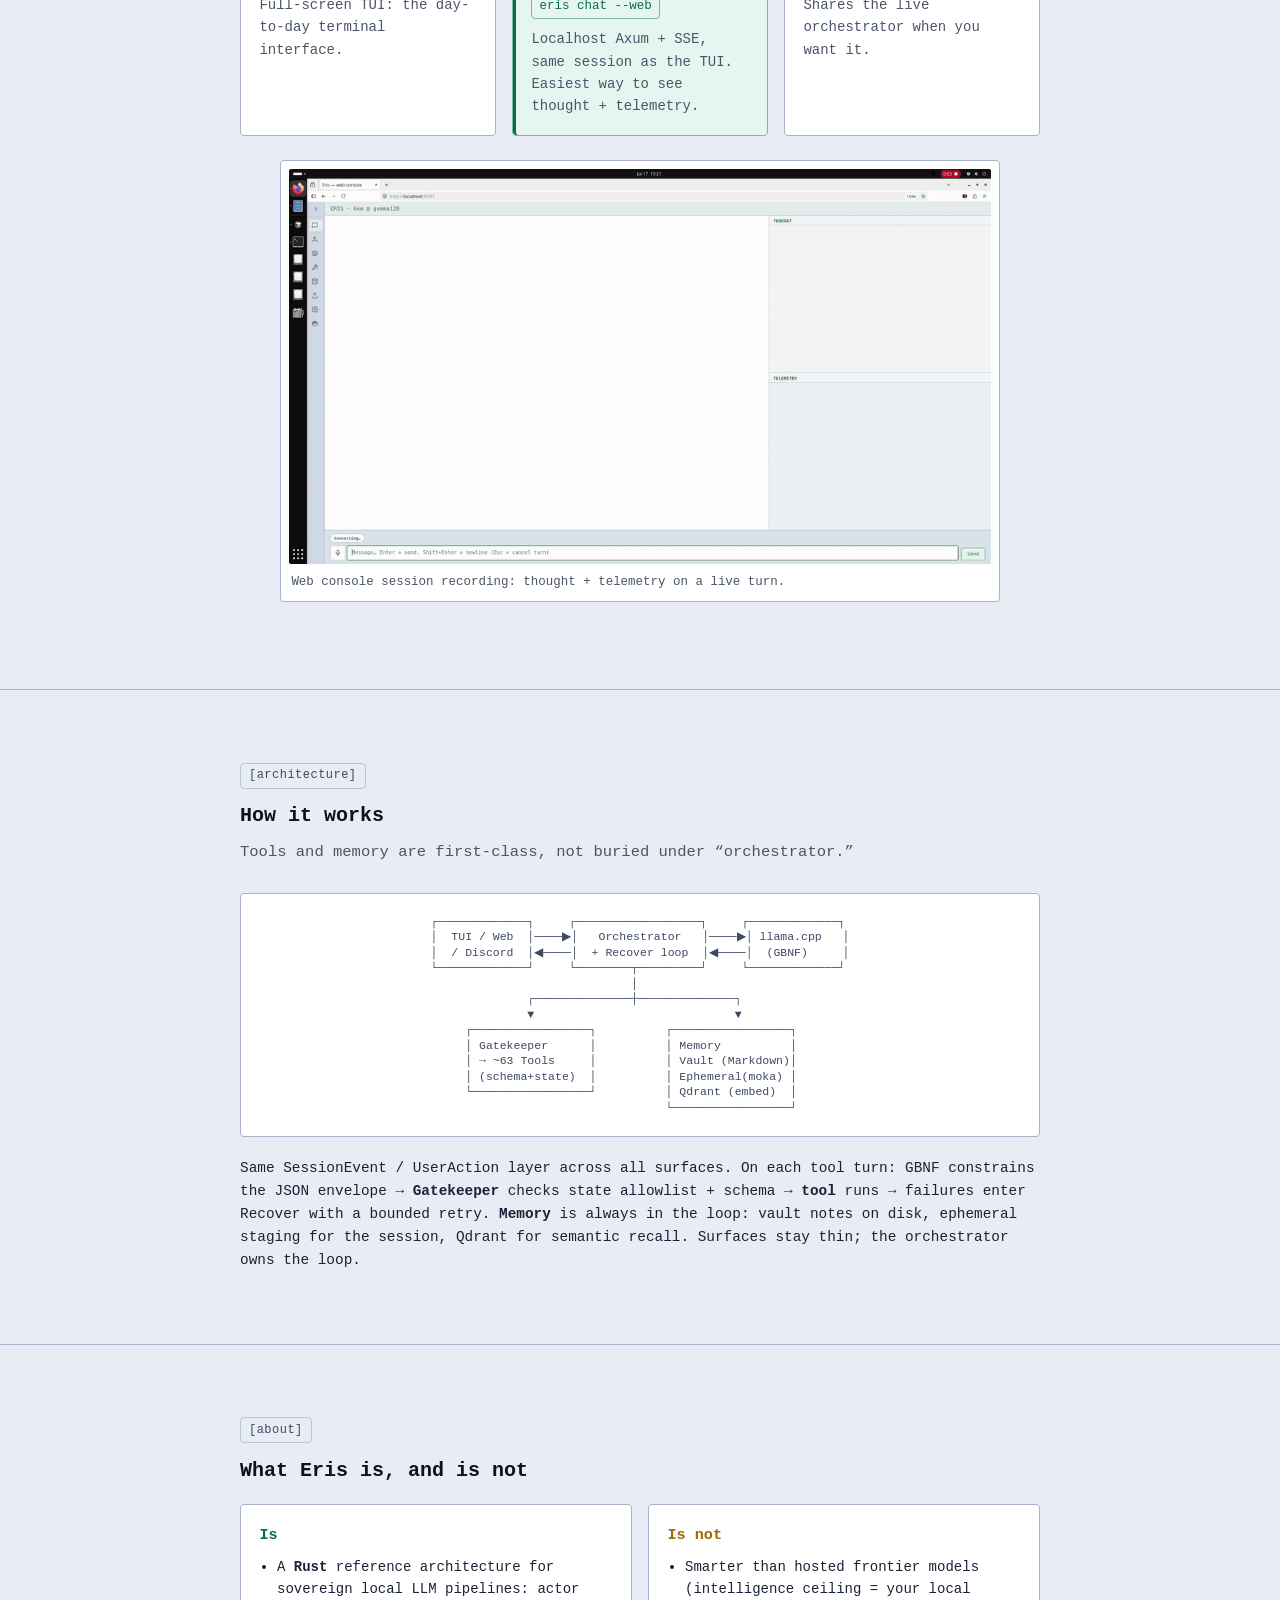
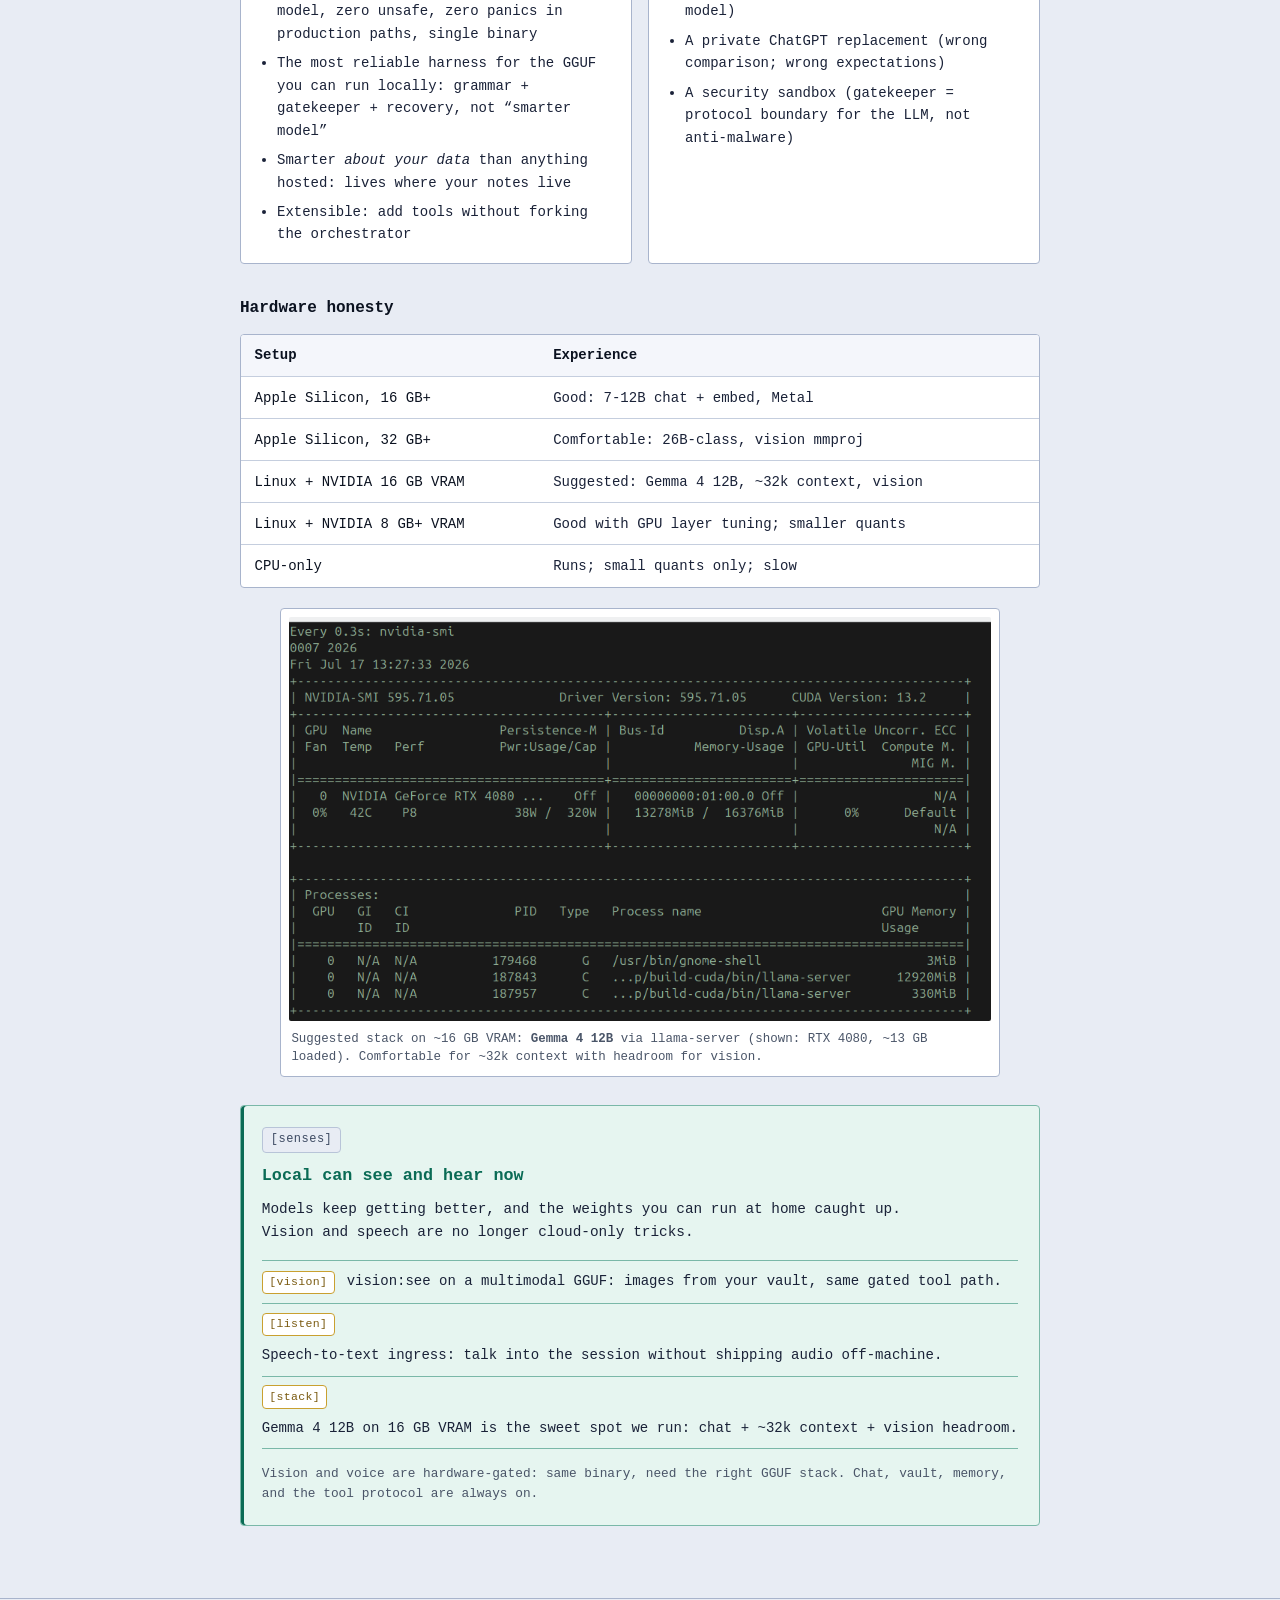
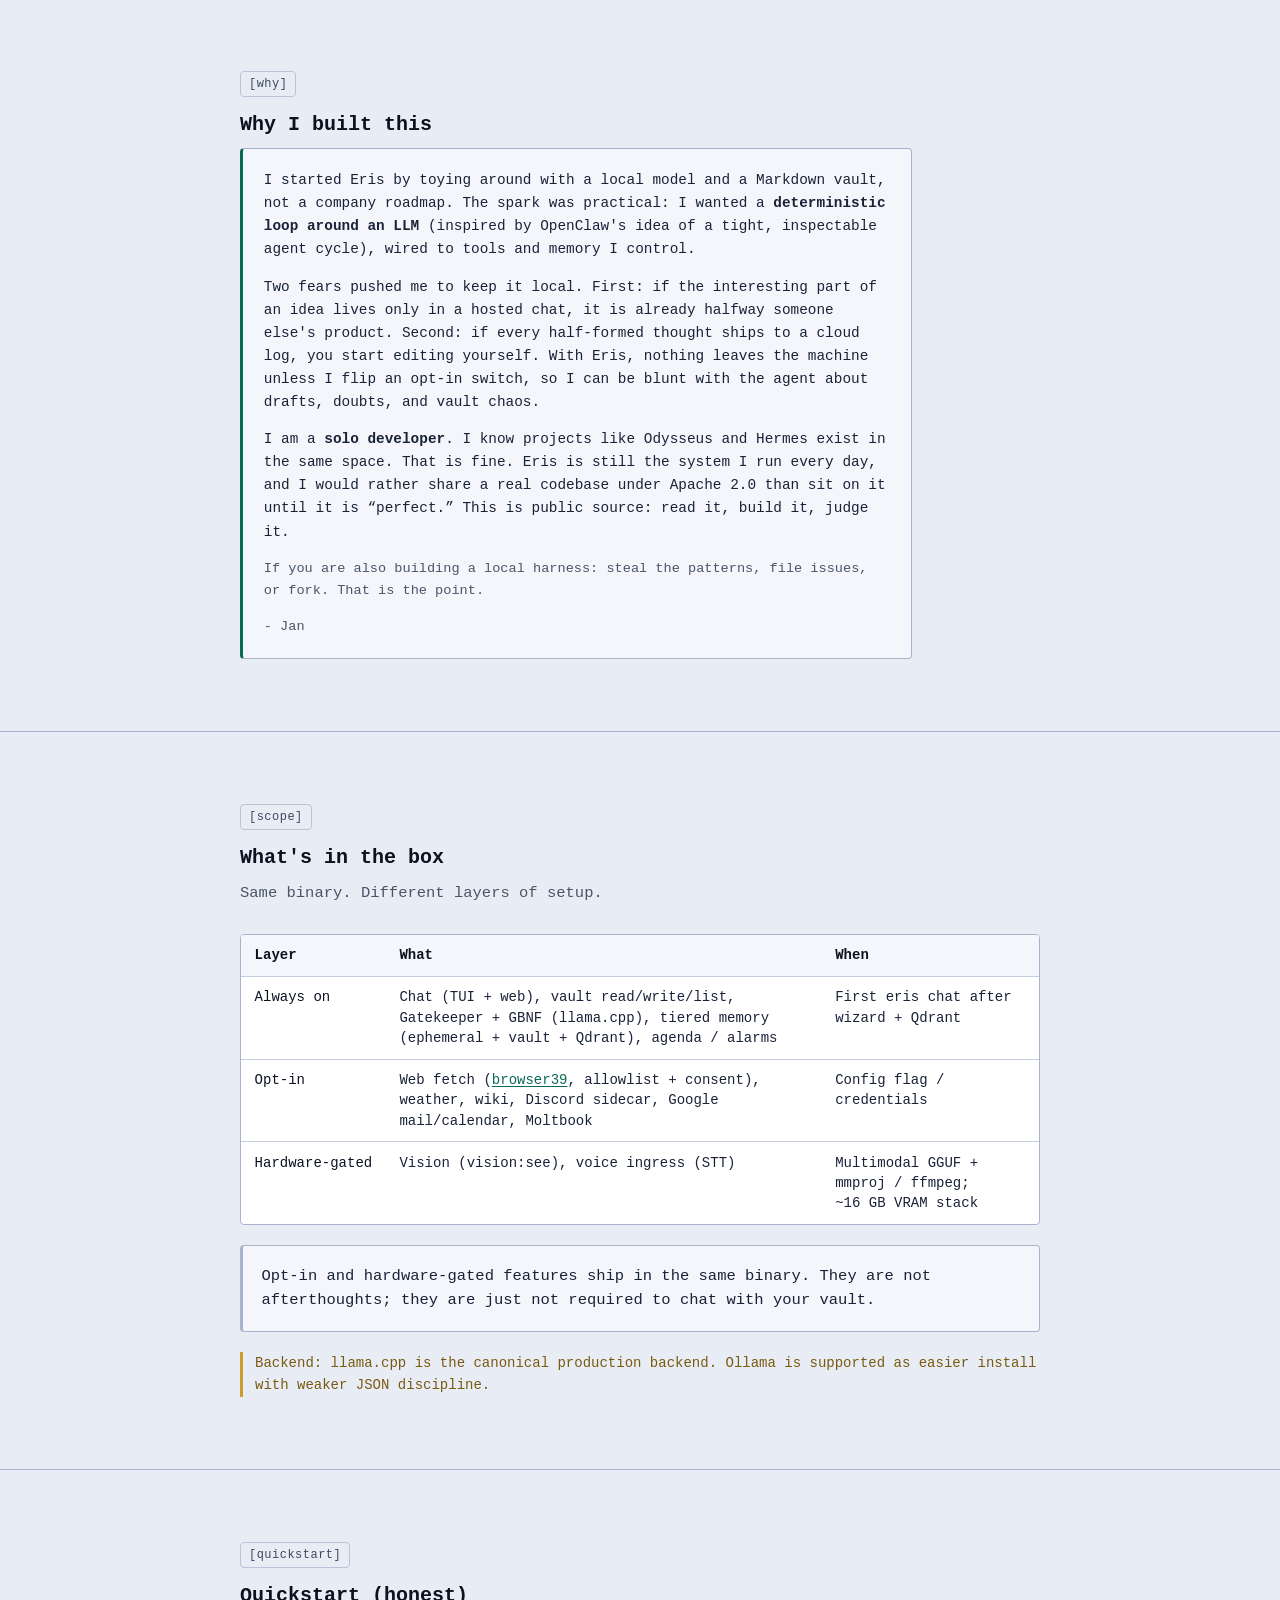
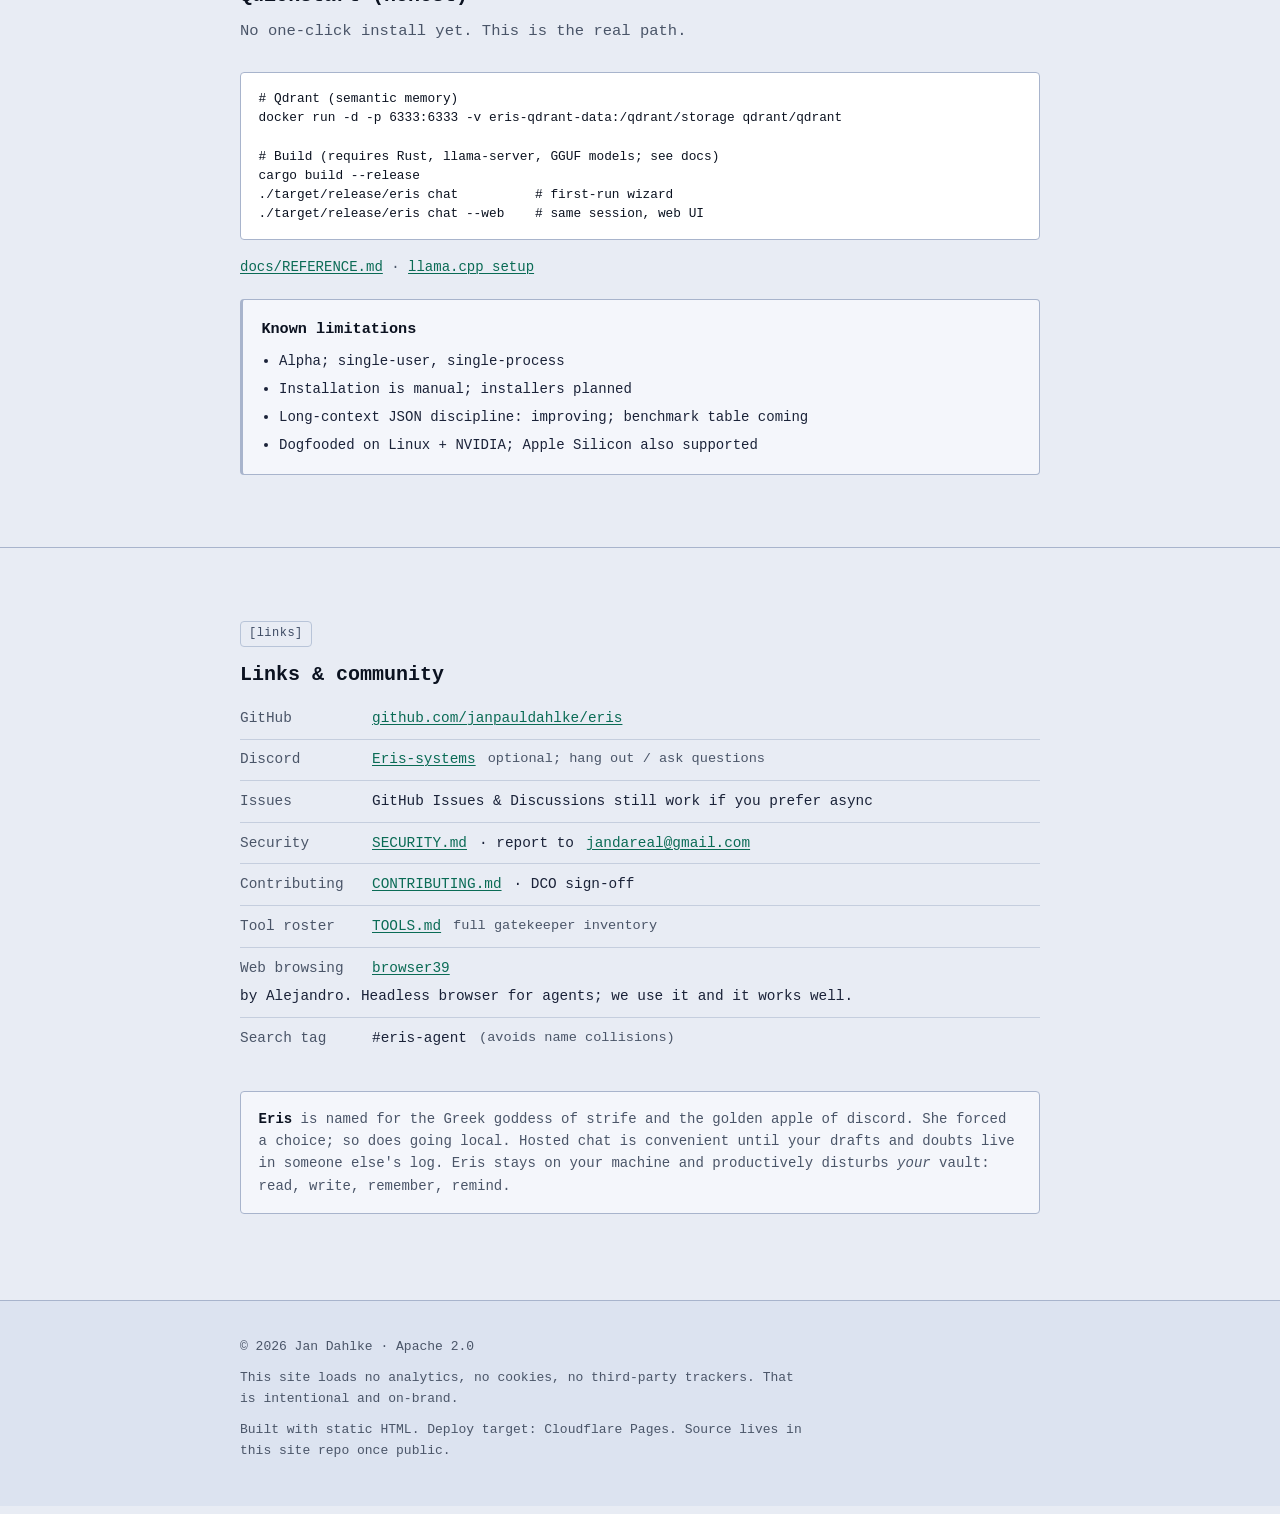
==== commit 1dde7deb: "link complete tools rooster" ====
--- a/index.html
+++ b/index.html
@@ -183,6 +183,8 @@
               See
               <a
                 href="https://github.com/janpauldahlke/eris/blob/main/docs/HOW_TO/ADDING_A_TOOL.md">ADDING_A_TOOL.md</a>.
+              Full roster:
+              <a href="https://github.com/janpauldahlke/eris/blob/main/docs/TOOLS.md">TOOLS.md</a>.
             </p>
             <p class="tool-roster">
               <span class="tool-roster__label">examples</span>
@@ -511,6 +513,11 @@
             · DCO sign-off
           </li>
           <li>
+            <span class="key">Tool roster</span>
+            <a href="https://github.com/janpauldahlke/eris/blob/main/docs/TOOLS.md">TOOLS.md</a>
+            <span style="color: var(--muted); font-size: 0.85rem;">full gatekeeper inventory</span>
+          </li>
+          <li>
             <span class="key">Web browsing</span>
             <a href="https://github.com/alejandroqh/browser39">browser39</a>
             <span>by Alejandro. Headless browser for agents; we use it and it works well.</span>
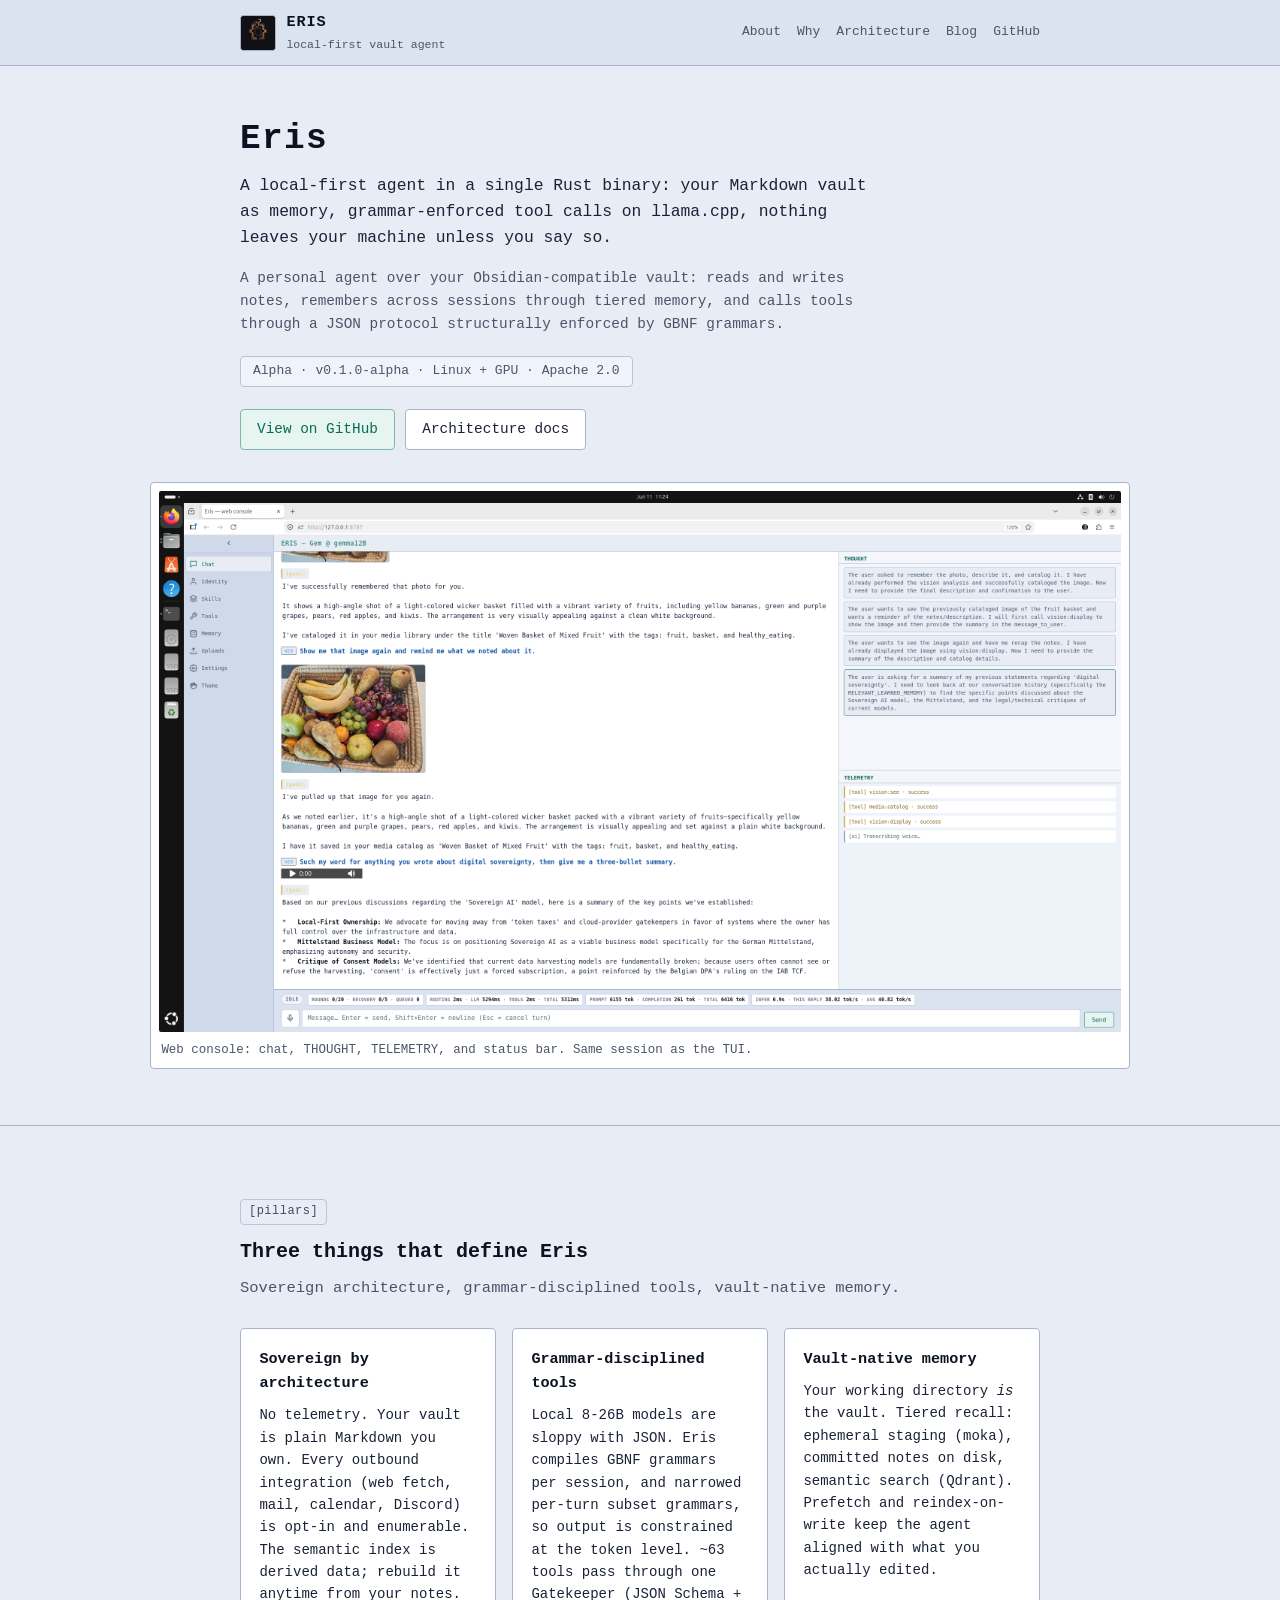
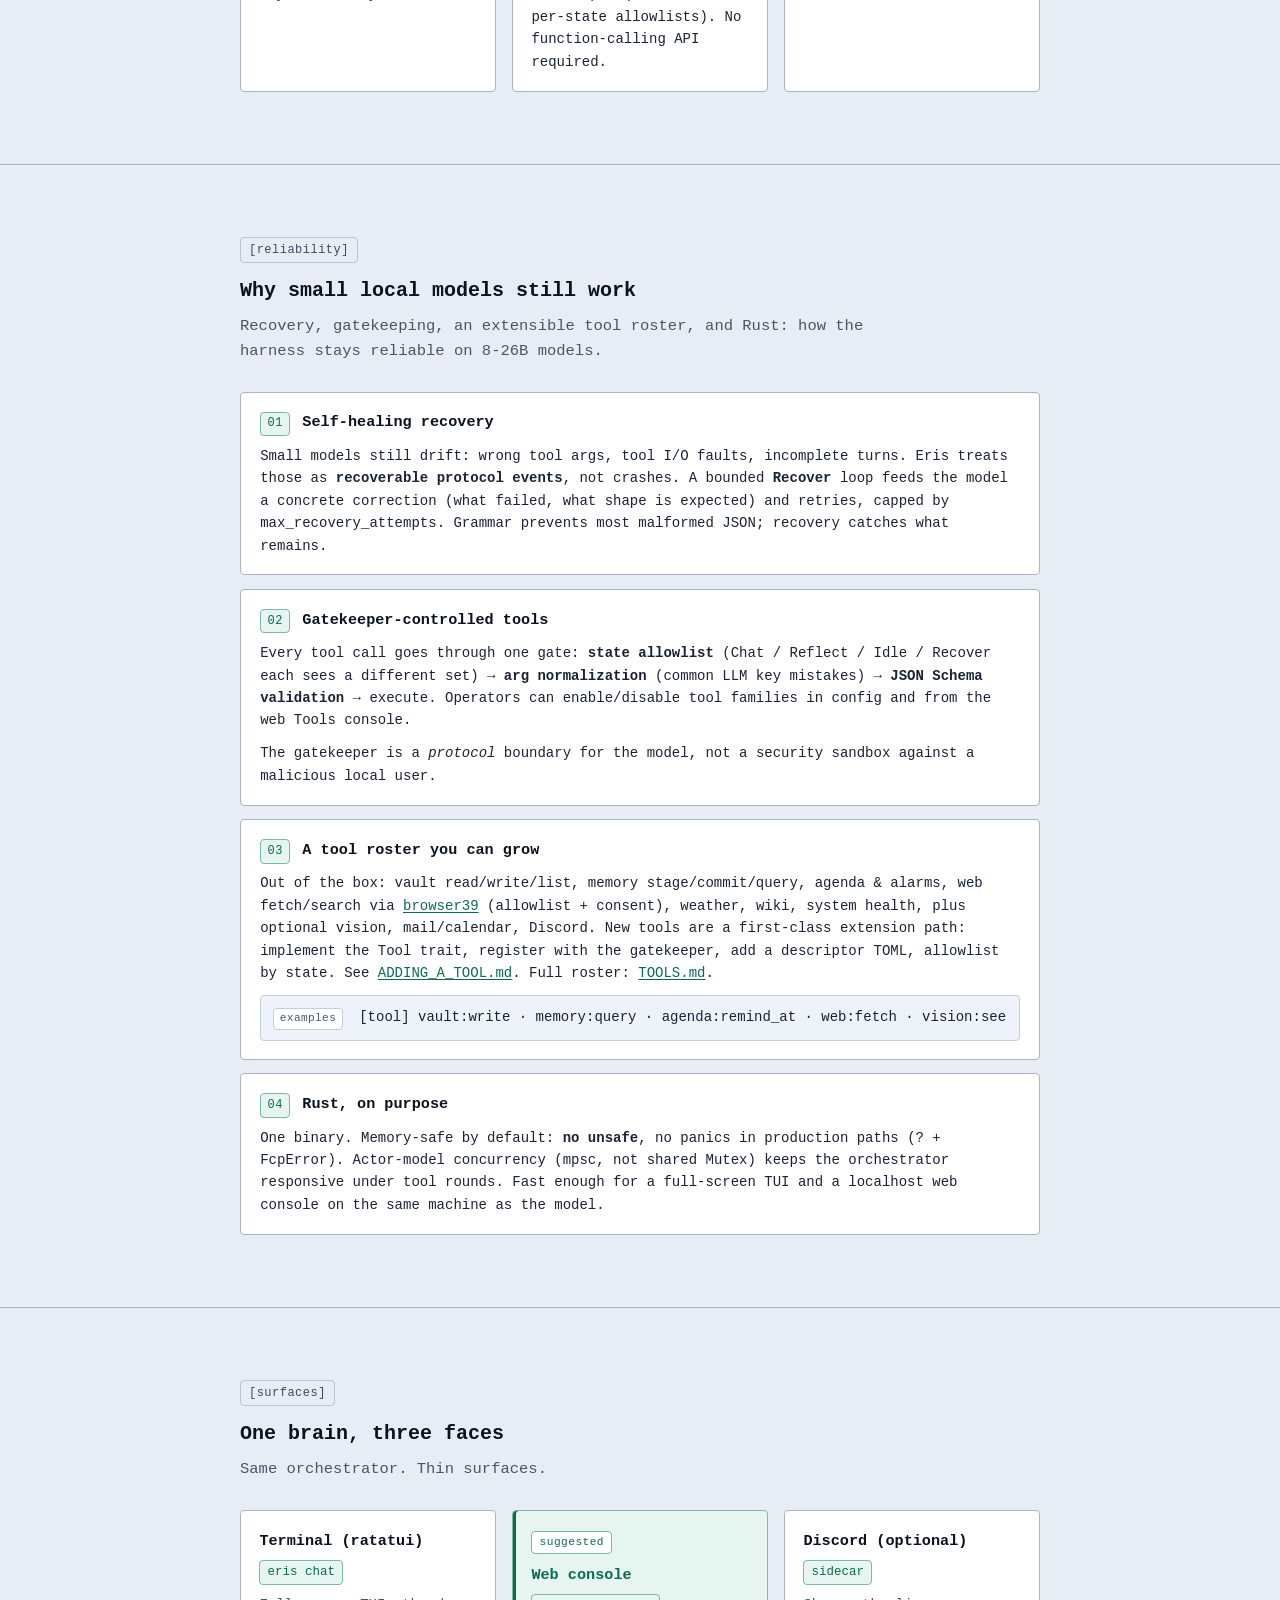
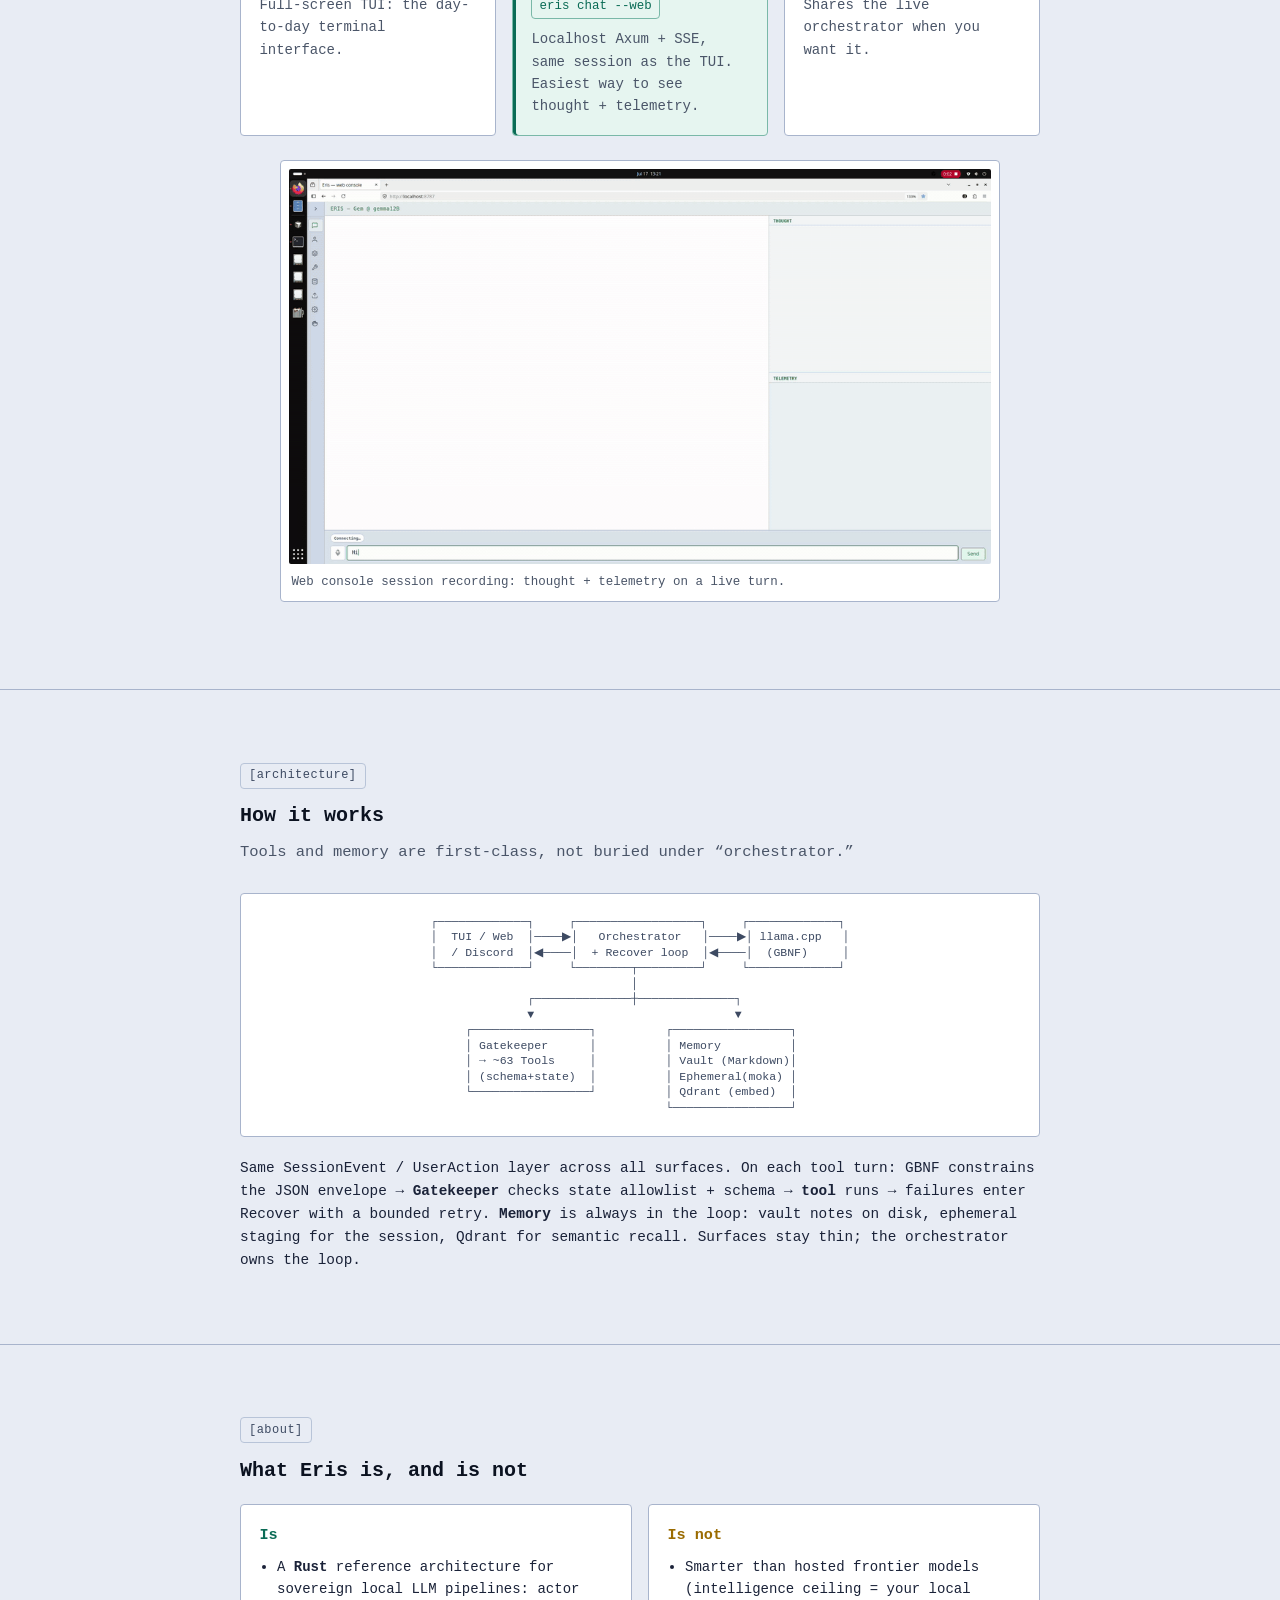
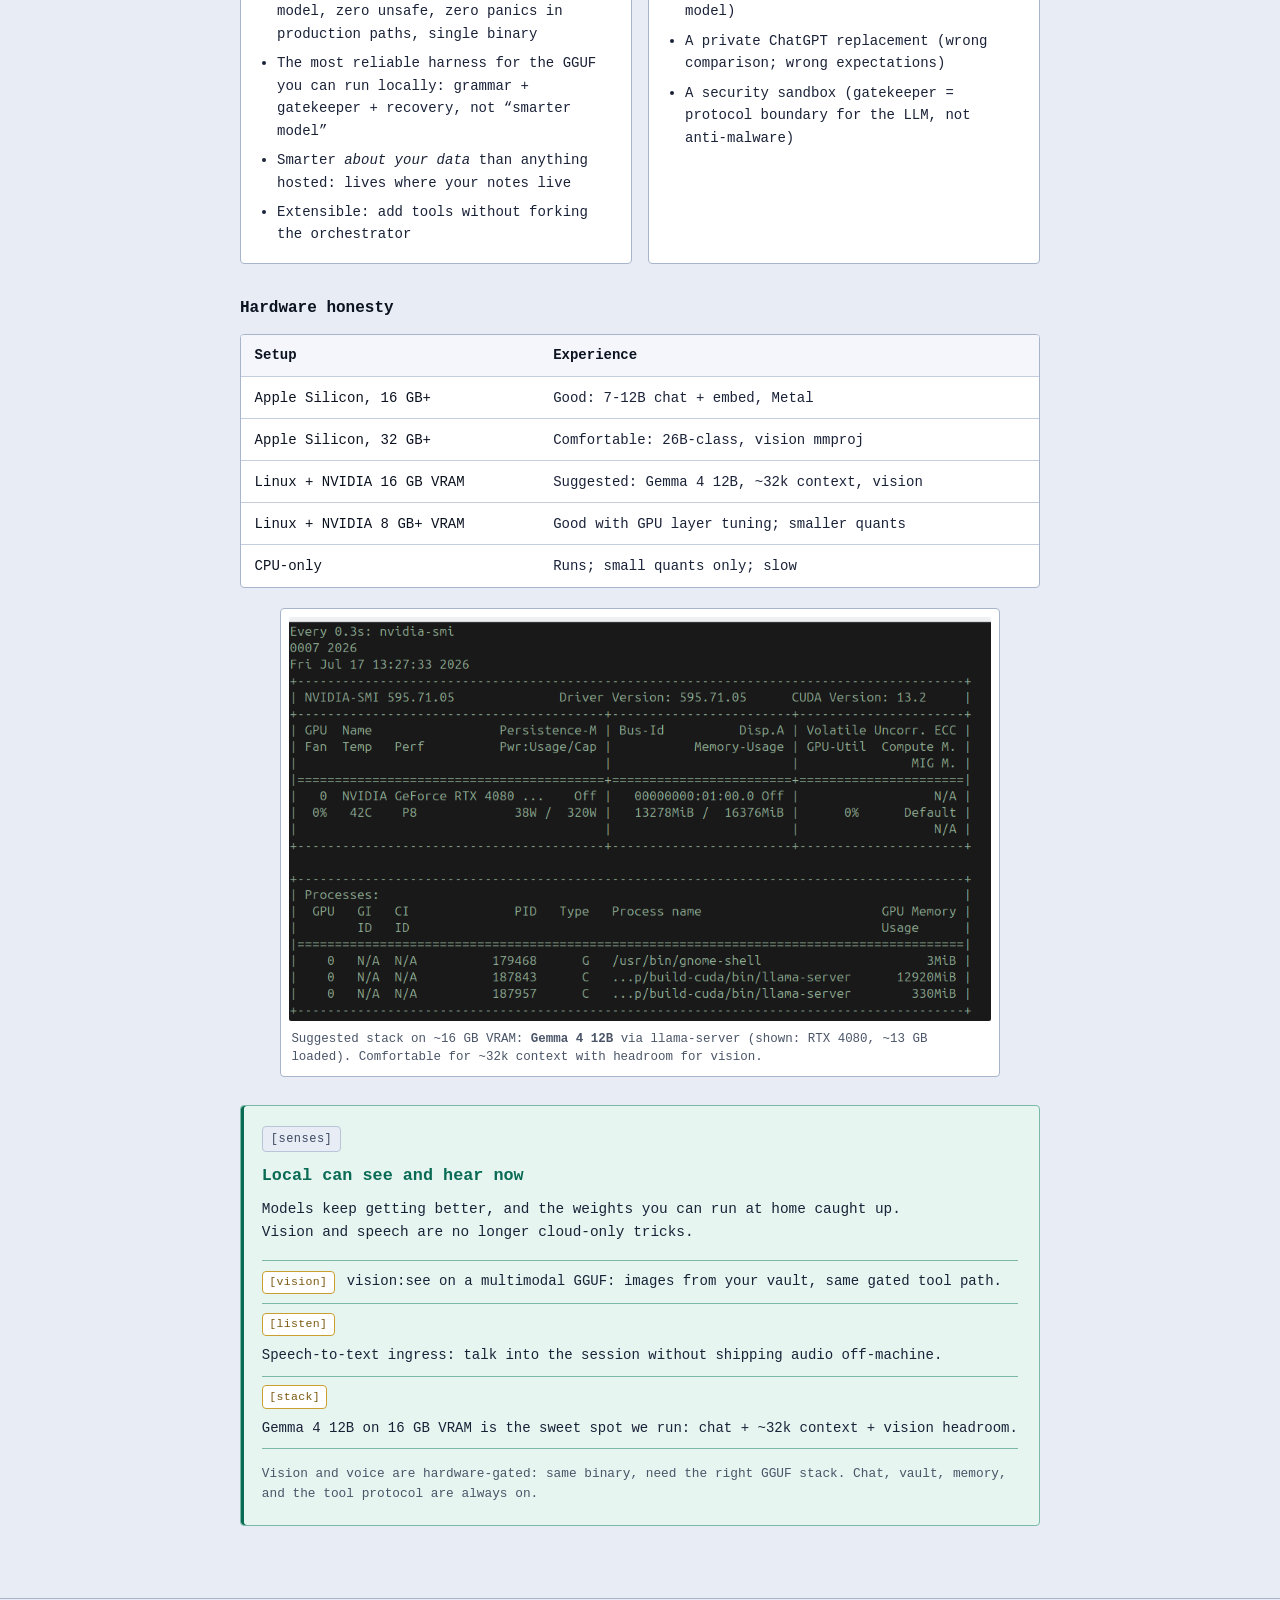
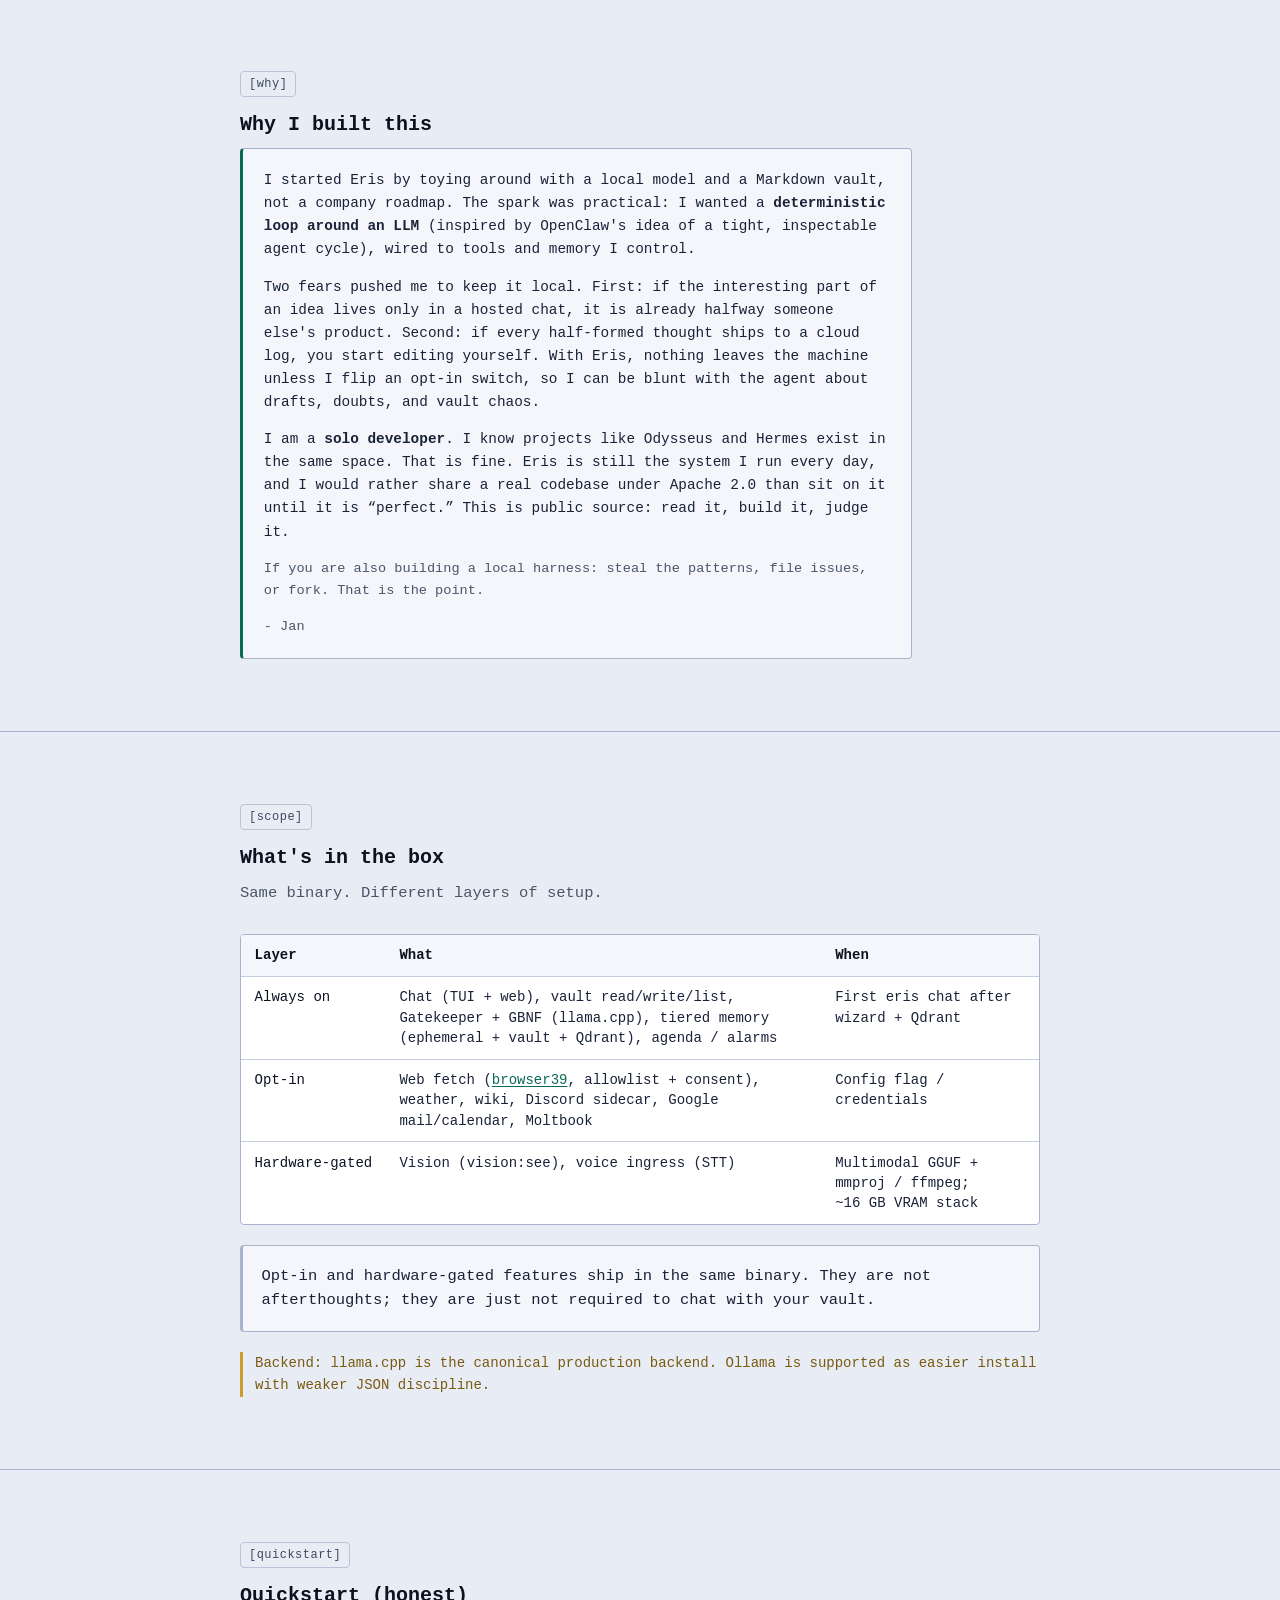
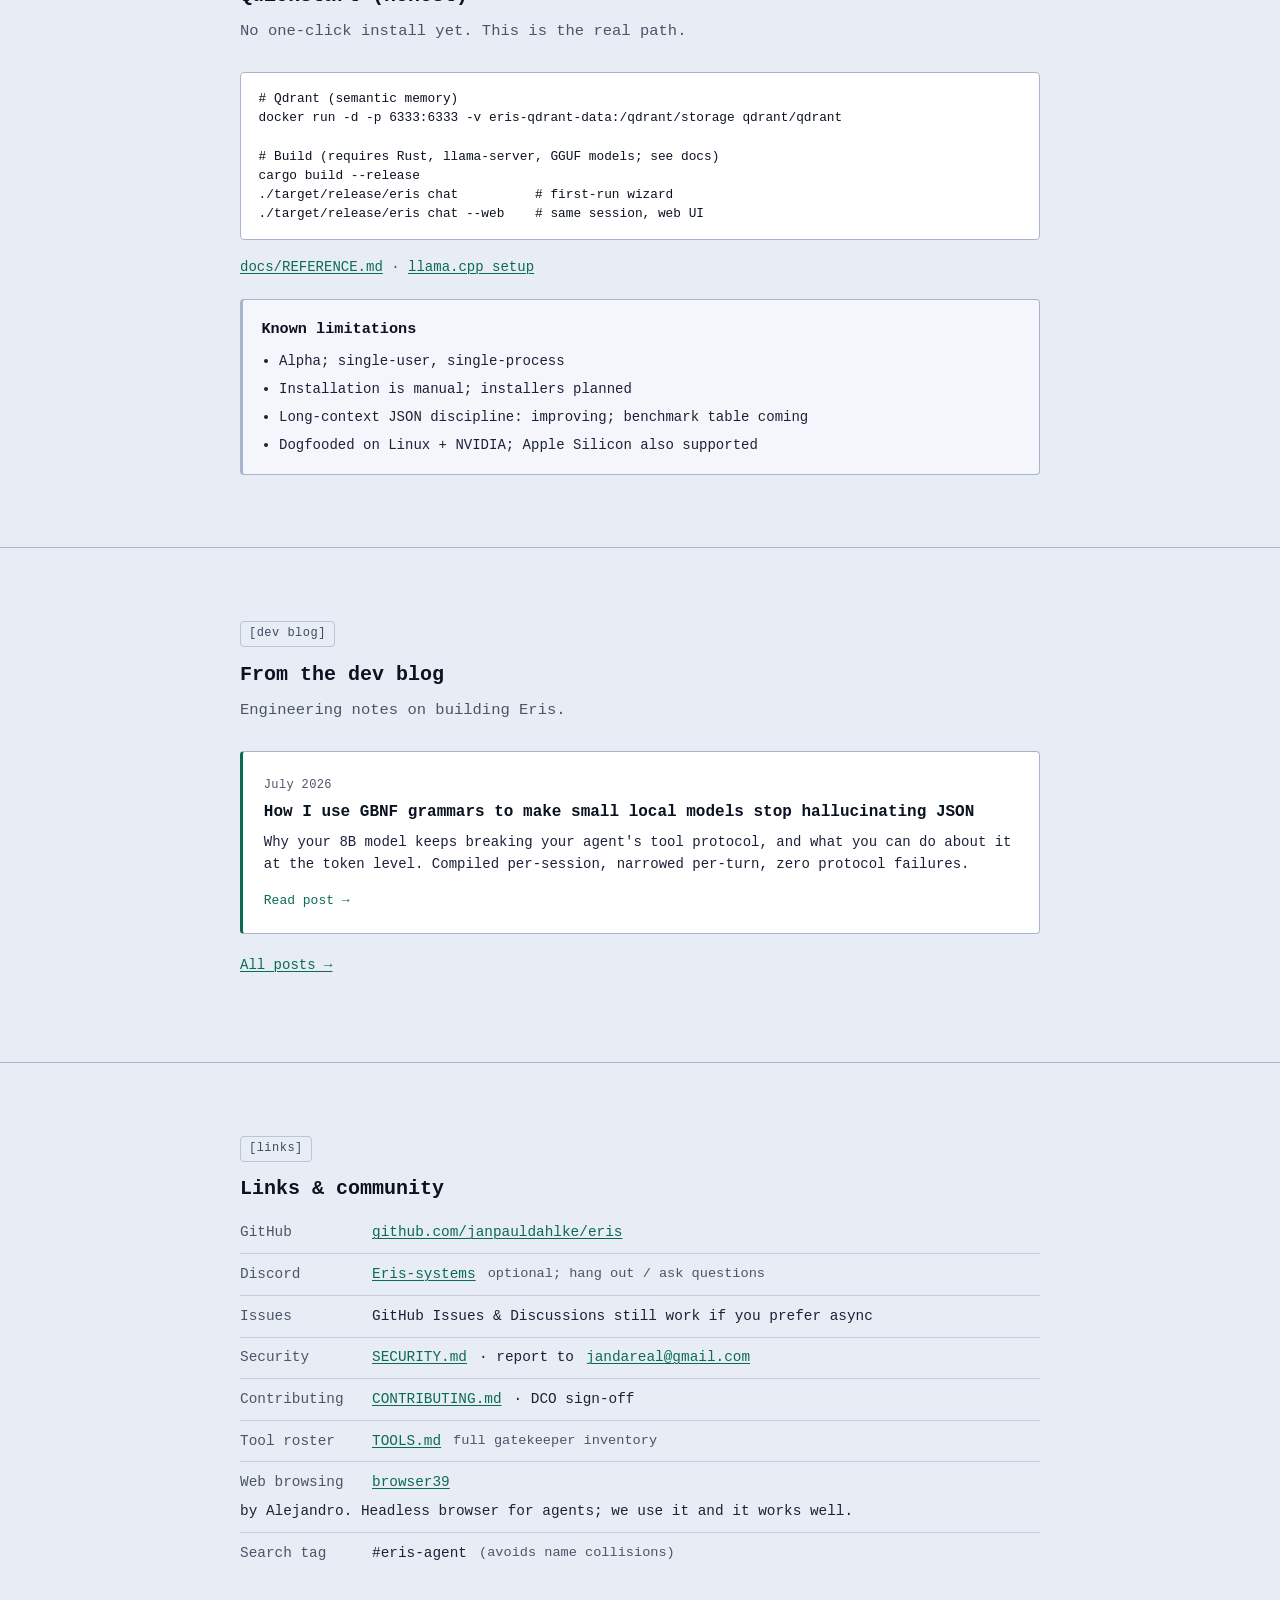
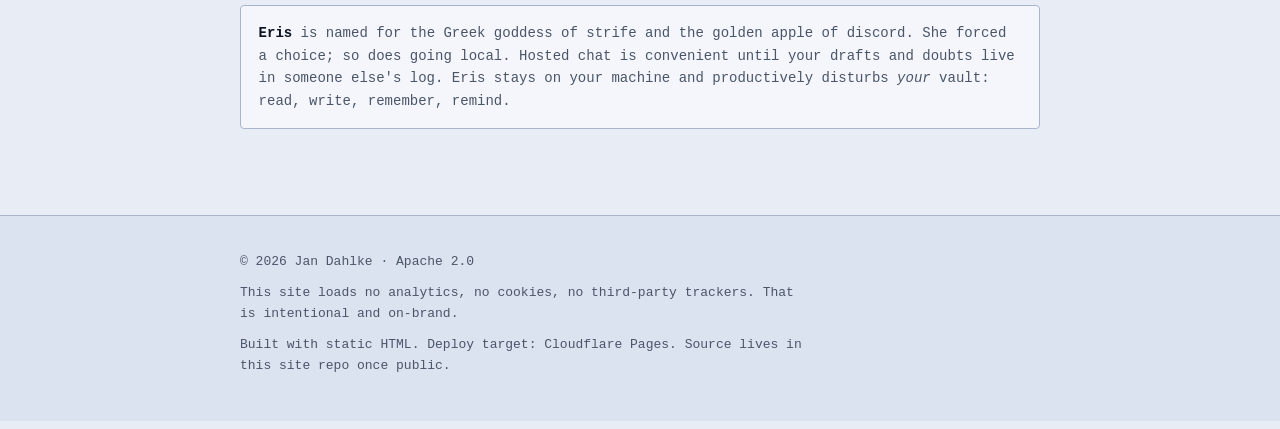
==== commit 65a04b33: "1st devblog entry" ====
--- a/index.html
+++ b/index.html
@@ -50,6 +50,7 @@
         <a href="#pillars">About</a>
         <a href="#why">Why</a>
         <a href="#architecture">Architecture</a>
+        <a href="blog/">Blog</a>
         <a href="https://github.com/janpauldahlke/eris">GitHub</a>
       </nav>
     </div>
@@ -483,6 +484,29 @@
       </div>
     </section>
 
+    <!-- Dev blog teaser -->
+    <section class="section" id="blog" aria-labelledby="blog-title">
+      <div class="wrap">
+        <span class="section__label">[dev blog]</span>
+        <h2 id="blog-title">From the dev blog</h2>
+        <p class="section__lede">Engineering notes on building Eris.</p>
+        <div class="blog-list">
+          <a href="blog/gbnf-grammars.html" class="blog-card">
+            <span class="blog-card__date">July 2026</span>
+            <h3 class="blog-card__title">How I use GBNF grammars to make small local models stop hallucinating JSON</h3>
+            <p class="blog-card__excerpt">
+              Why your 8B model keeps breaking your agent's tool protocol, and what you can do about it at the token
+              level. Compiled per-session, narrowed per-turn, zero protocol failures.
+            </p>
+            <span class="blog-card__read">Read post &rarr;</span>
+          </a>
+        </div>
+        <p style="margin-top: 1.25rem; font-size: 0.875rem;">
+          <a href="blog/">All posts &rarr;</a>
+        </p>
+      </div>
+    </section>
+
     <!-- Links -->
     <section class="section" id="links" aria-labelledby="links-title">
       <div class="wrap">
--- a/css/theme.css
+++ b/css/theme.css
@@ -934,6 +934,158 @@
   }
 }
 
+/* --- Blog --- */
+
+.blog-list {
+  display: flex;
+  flex-direction: column;
+  gap: 1rem;
+}
+
+.blog-card {
+  display: block;
+  background: var(--panel);
+  border: 1px solid var(--border);
+  border-left: 3px solid var(--accent);
+  border-radius: var(--radius);
+  padding: 1.25rem 1.3rem;
+  text-decoration: none;
+  color: inherit;
+  transition: border-color 0.15s ease, box-shadow 0.15s ease;
+}
+
+.blog-card:hover {
+  border-color: var(--accent);
+  box-shadow: 0 2px 8px rgba(0, 0, 0, 0.06);
+  color: inherit;
+}
+
+.blog-card__date {
+  display: inline-block;
+  font-size: 0.75rem;
+  letter-spacing: 0.03em;
+  color: var(--muted);
+  margin-bottom: 0.45rem;
+}
+
+.blog-card__title {
+  margin: 0 0 0.55rem;
+  font-size: 1rem;
+  font-weight: 600;
+  color: var(--text-strong);
+  line-height: 1.35;
+}
+
+.blog-card__excerpt {
+  margin: 0 0 0.75rem;
+  font-size: 0.875rem;
+  color: var(--text);
+  line-height: 1.55;
+}
+
+.blog-card__read {
+  font-size: 0.8125rem;
+  color: var(--accent);
+}
+
+/* --- Blog post --- */
+
+.blog-post {
+  padding: 2.5rem 0 4rem;
+}
+
+.blog-post__header {
+  margin-bottom: 2.5rem;
+}
+
+.blog-post__back {
+  display: inline-block;
+  font-size: 0.8125rem;
+  color: var(--muted);
+  text-decoration: none;
+  margin-bottom: 1rem;
+}
+
+.blog-post__back:hover {
+  color: var(--accent);
+}
+
+.blog-post__header h1 {
+  margin: 0.85rem 0 0.75rem;
+  font-size: clamp(1.25rem, 3vw, 1.55rem);
+  font-weight: 600;
+  color: var(--text-strong);
+  line-height: 1.3;
+}
+
+.blog-post__subtitle {
+  margin: 0 0 0.65rem;
+  font-size: 0.95rem;
+  color: var(--muted);
+  font-style: italic;
+  max-width: 40rem;
+}
+
+.blog-post__meta {
+  margin: 0;
+  font-size: 0.8125rem;
+  color: var(--muted);
+}
+
+.blog-post__body h2 {
+  margin: 2.75rem 0 0.85rem;
+  font-size: 1.15rem;
+  font-weight: 600;
+  color: var(--text-strong);
+  line-height: 1.35;
+}
+
+.blog-post__body p {
+  margin: 0 0 1rem;
+  font-size: 0.9rem;
+  line-height: 1.65;
+  max-width: 42rem;
+}
+
+.blog-post__body ul,
+.blog-post__body ol {
+  margin: 0 0 1rem;
+  padding-left: 1.25rem;
+  font-size: 0.9rem;
+  line-height: 1.65;
+  max-width: 42rem;
+}
+
+.blog-post__body li + li {
+  margin-top: 0.35rem;
+}
+
+.blog-post__body pre.code {
+  margin: 0 0 1.25rem;
+  max-width: 48rem;
+}
+
+.blog-post__callout {
+  background: var(--thought-bg);
+  border-left: 3px solid var(--accent);
+  padding: 0.85rem 1.1rem;
+  border-radius: var(--radius);
+  font-size: 0.9rem;
+}
+
+.blog-post__signoff {
+  margin-top: 2.5rem;
+  padding-top: 1.5rem;
+  border-top: 1px solid var(--border);
+  font-size: 0.875rem;
+  color: var(--muted);
+}
+
+.nav--active {
+  color: var(--accent) !important;
+  font-weight: 600;
+}
+
 /* --- Mobile --- */
 
 @media (max-width: 520px) {
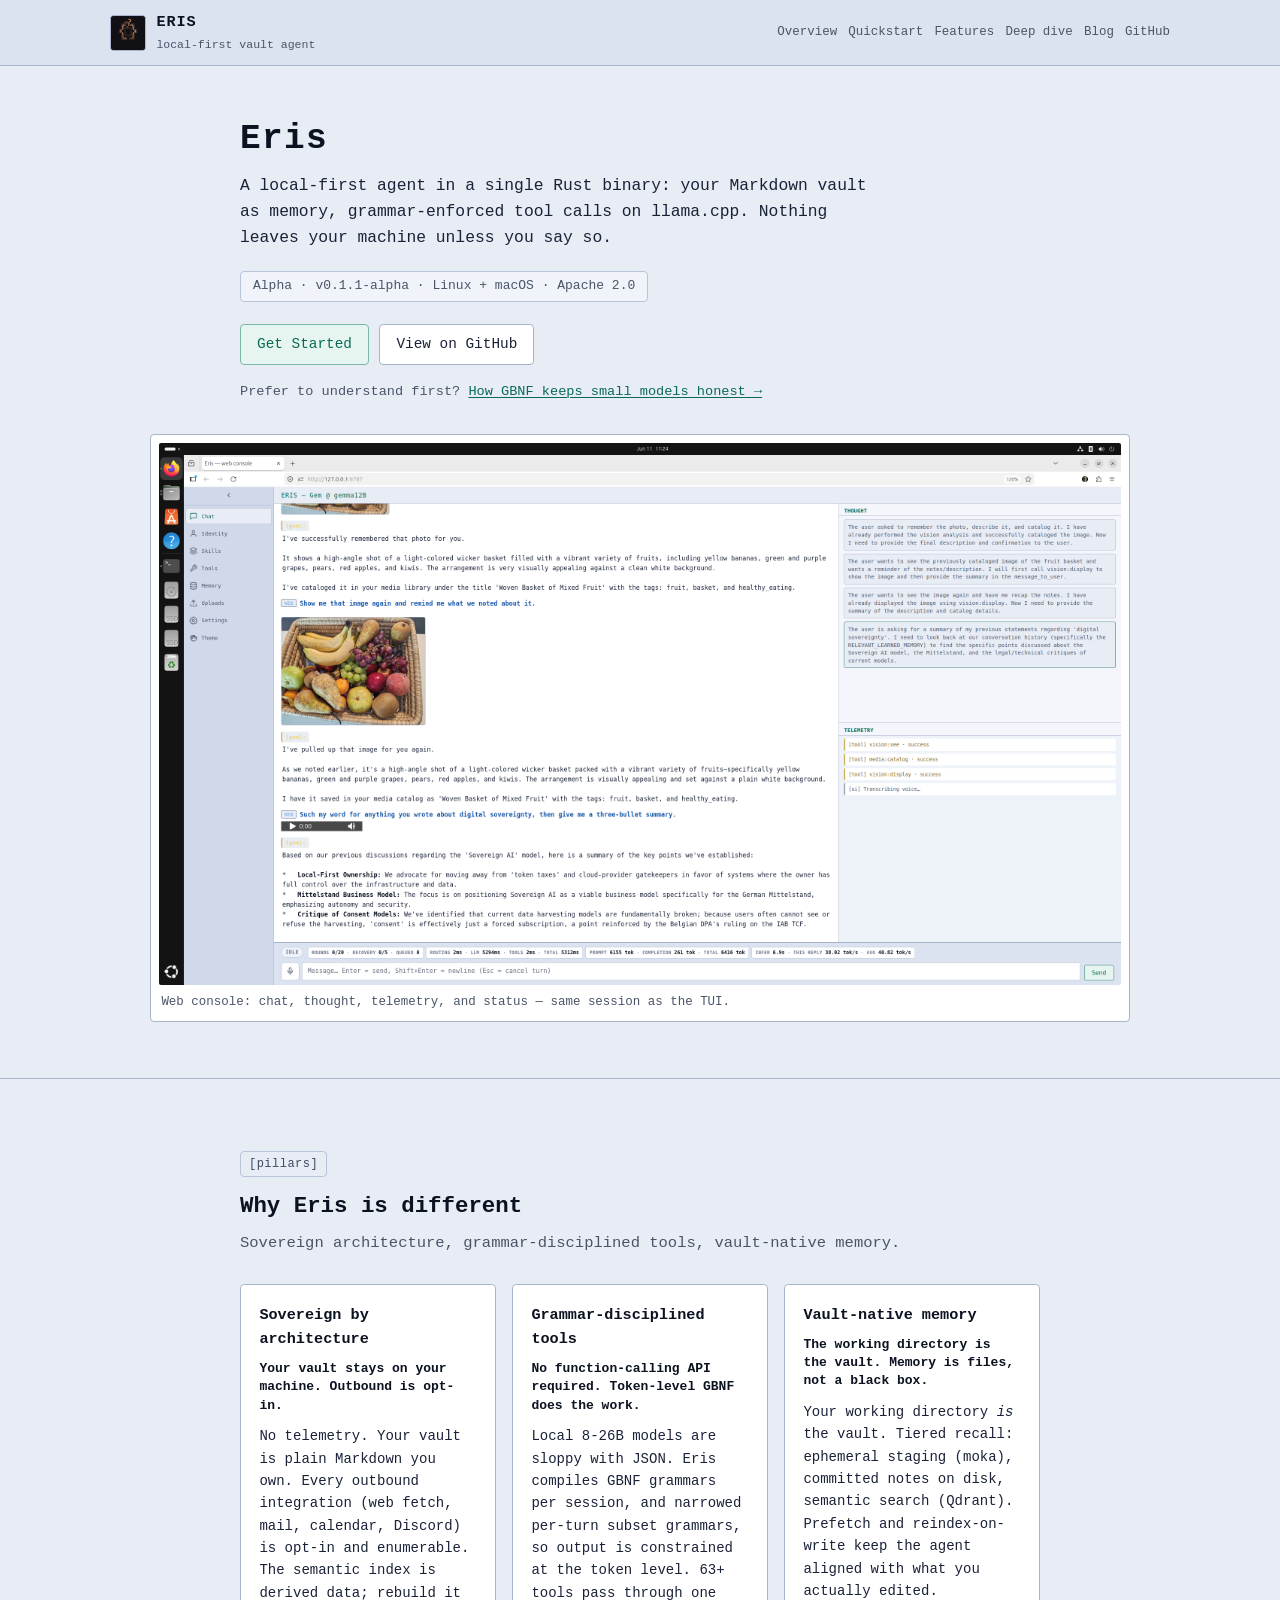
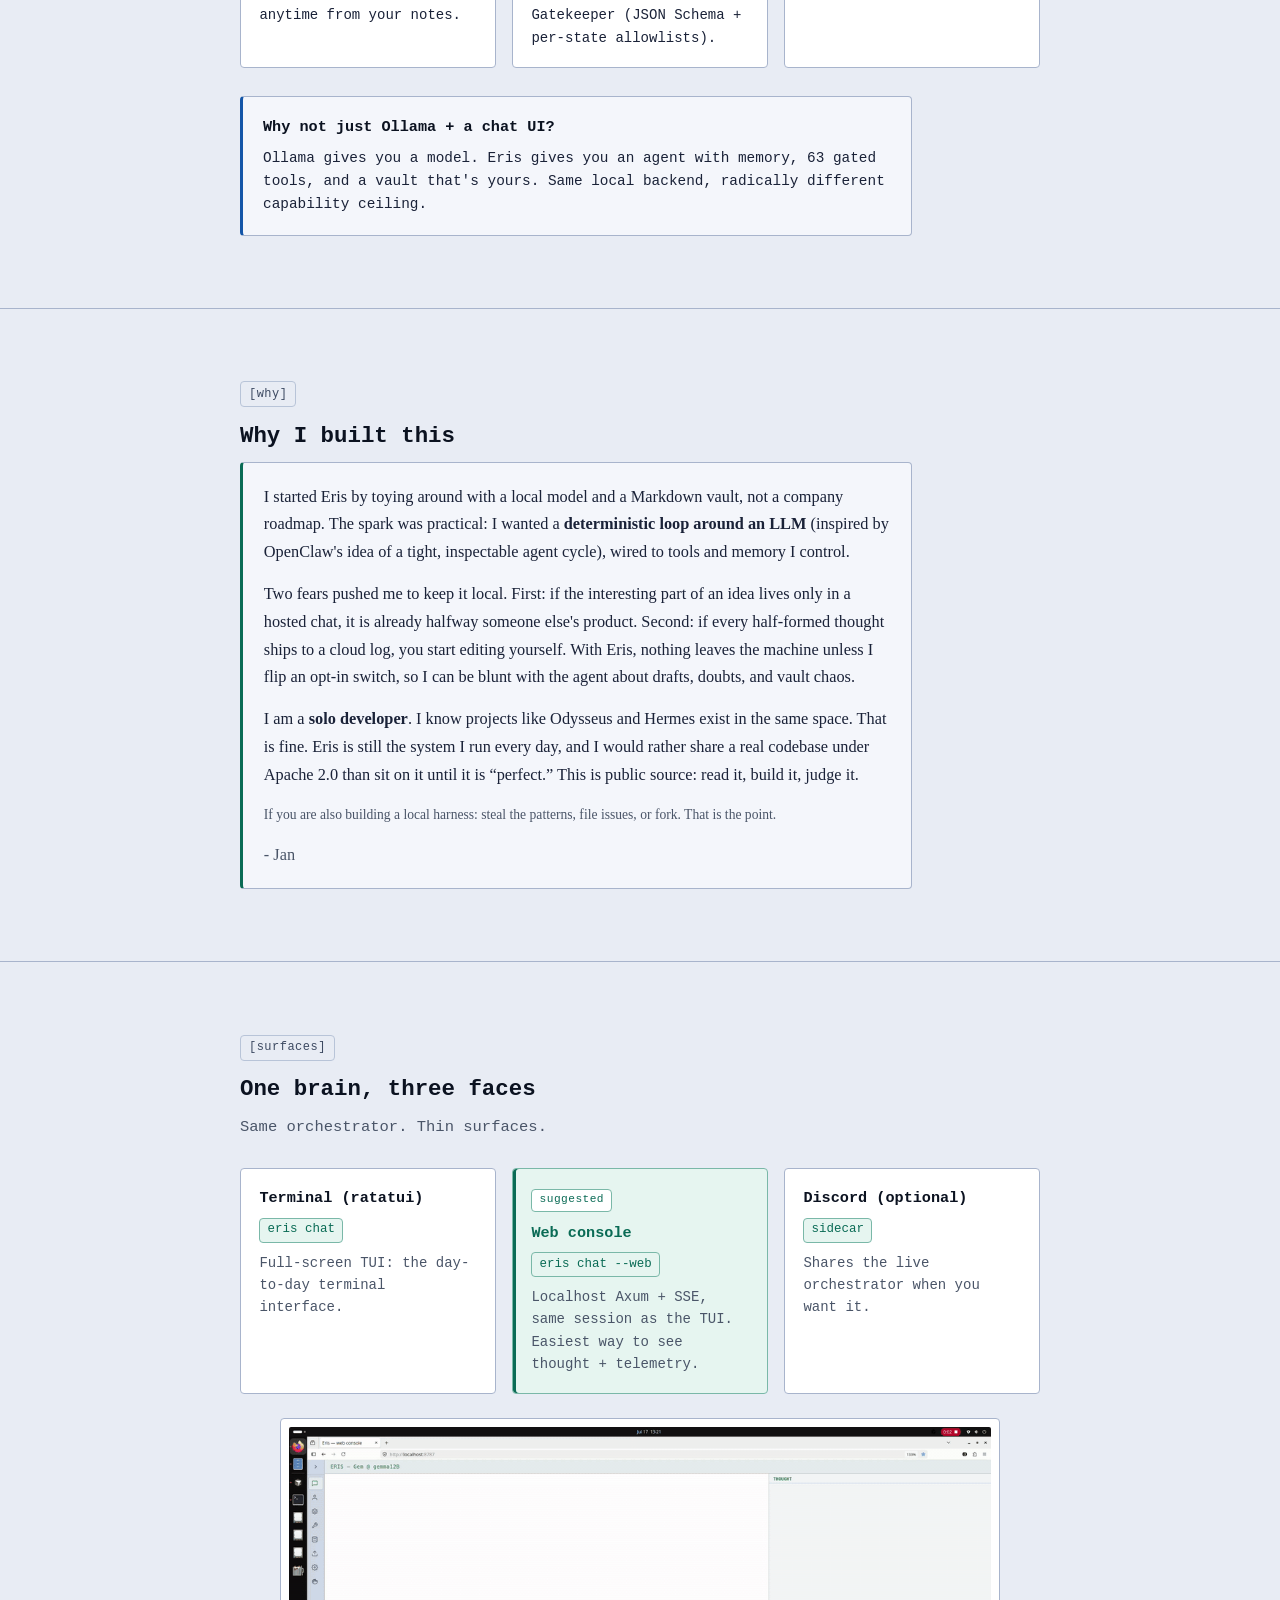
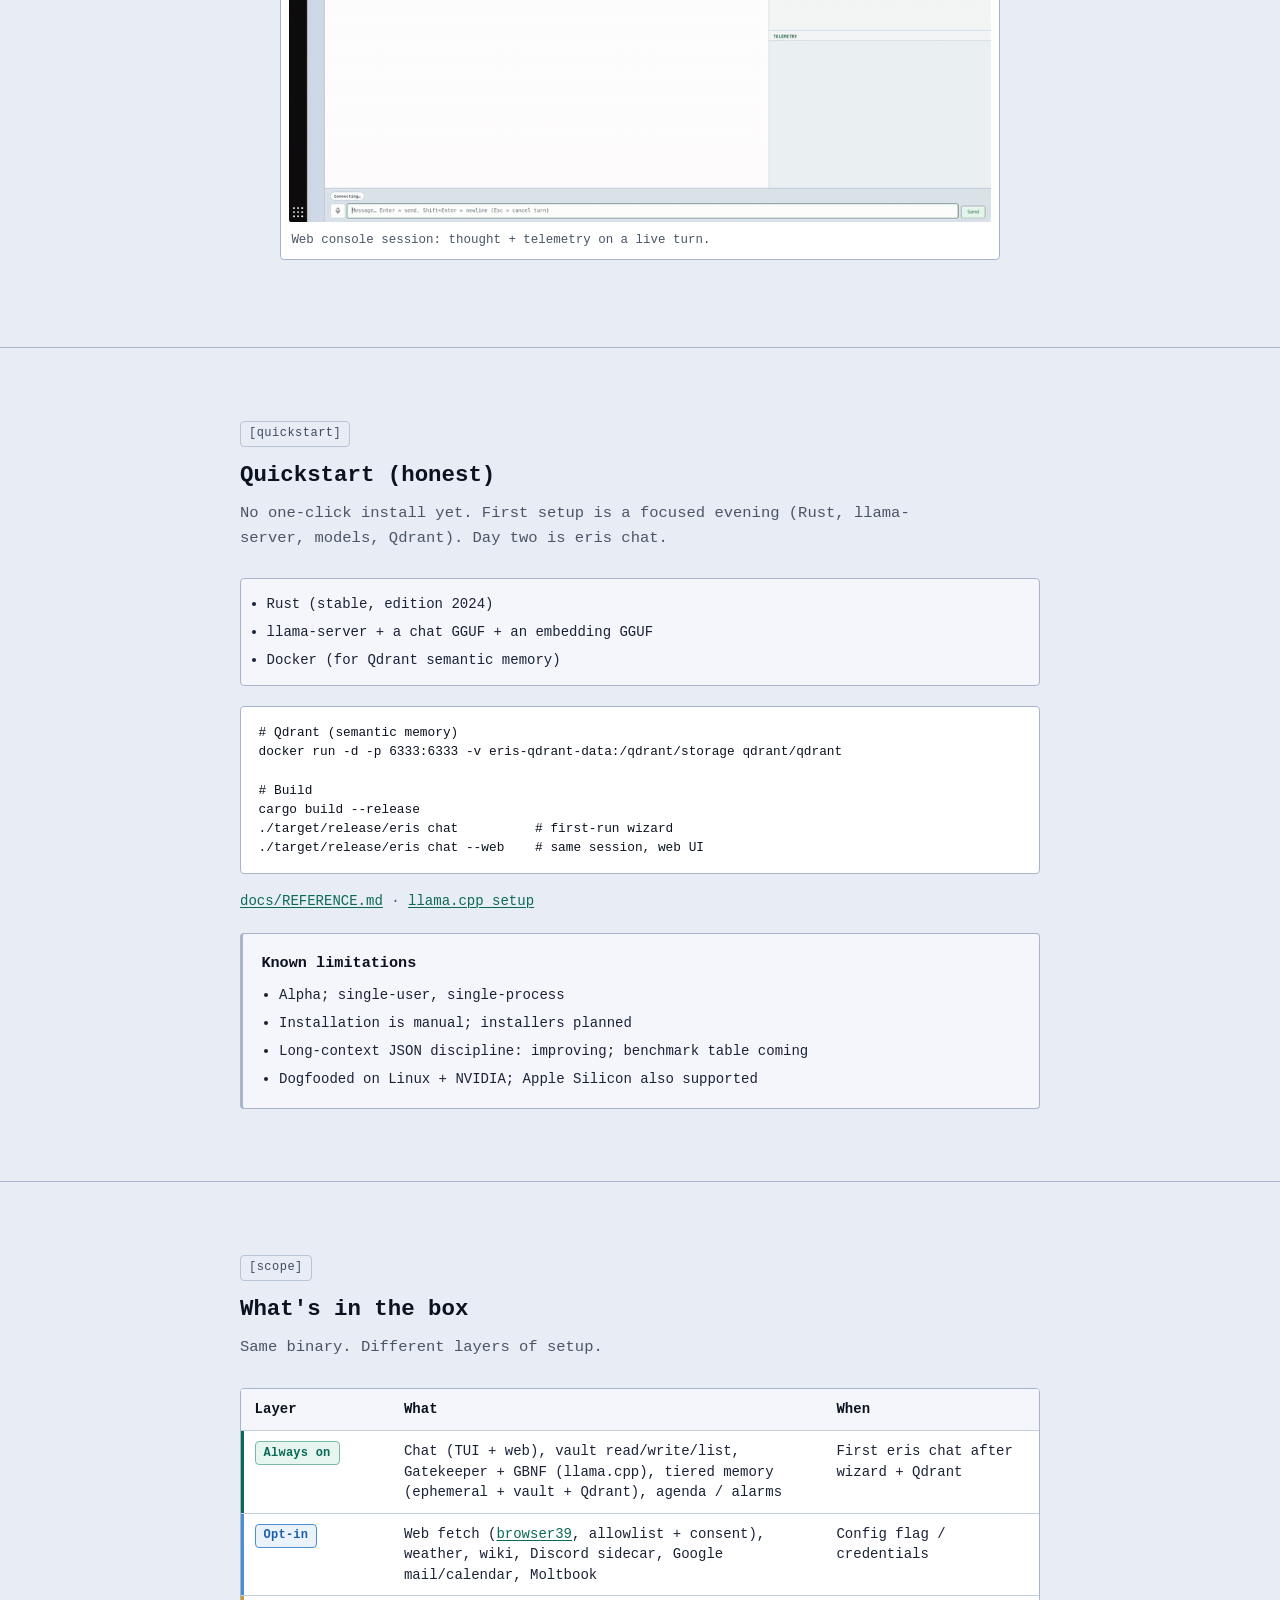
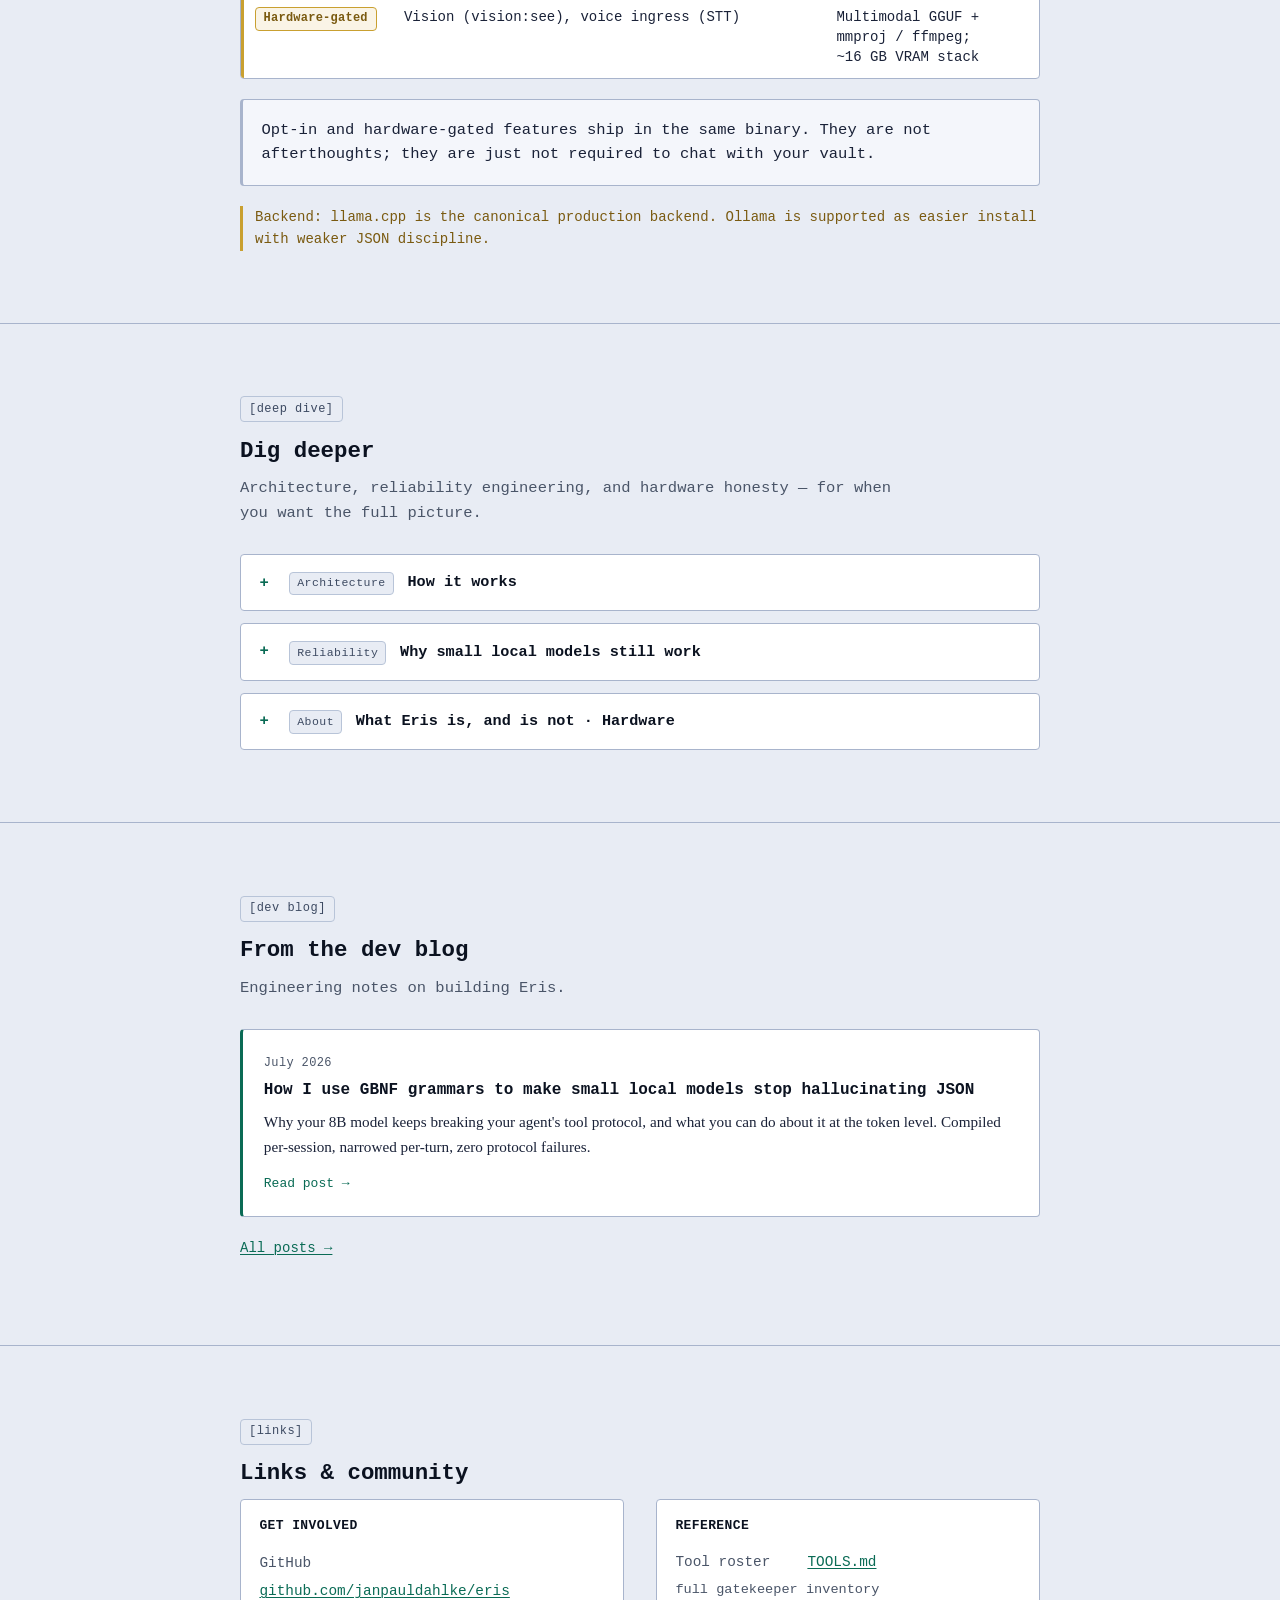
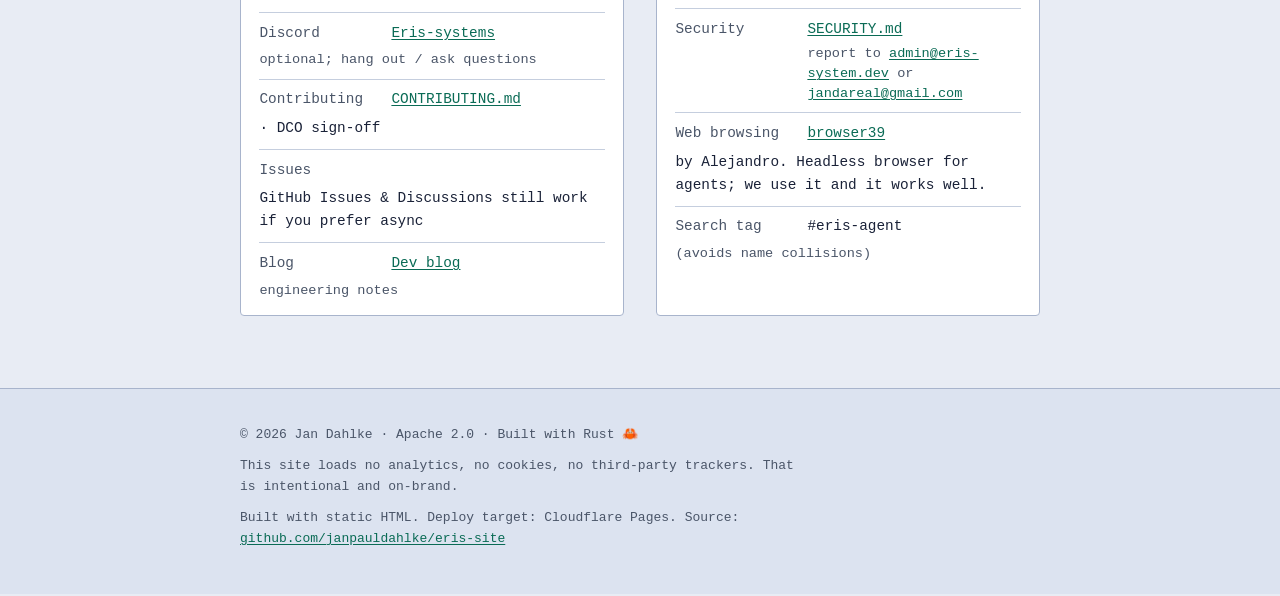
==== commit eef4cbab: "improve UX" ====
--- a/index.html
+++ b/index.html
@@ -47,9 +47,10 @@
         </span>
       </a>
       <nav class="nav" aria-label="Primary">
-        <a href="#pillars">About</a>
-        <a href="#why">Why</a>
-        <a href="#architecture">Architecture</a>
+        <a href="#pillars">Overview</a>
+        <a href="#quickstart">Quickstart</a>
+        <a href="#scope">Features</a>
+        <a href="#deeper">Deep dive</a>
         <a href="blog/">Blog</a>
         <a href="https://github.com/janpauldahlke/eris">GitHub</a>
       </nav>
@@ -64,43 +65,43 @@
           <h1 id="hero-title">Eris</h1>
           <p class="hero__pitch">
             A local-first agent in a single Rust binary: your Markdown vault as memory,
-            grammar-enforced tool calls on llama.cpp, nothing leaves your machine unless you say so.
-          </p>
-          <p class="hero__expand">
-            A personal agent over your Obsidian-compatible vault: reads and writes notes,
-            remembers across sessions through tiered memory, and calls tools through a JSON
-            protocol structurally enforced by GBNF grammars.
+            grammar-enforced tool calls on llama.cpp.
+            Nothing leaves your machine unless you say so.
           </p>
           <div class="hero__meta">
-            <span class="status-pill">Alpha · v0.1.0-alpha · Linux + GPU · Apache 2.0</span>
+            <span class="status-pill">Alpha · v0.1.1-alpha · Linux + macOS · Apache 2.0</span>
           </div>
           <div class="cta-row">
-            <a class="btn-primary" href="https://github.com/janpauldahlke/eris">View on GitHub</a>
-            <a class="btn-secondary"
-              href="https://github.com/janpauldahlke/eris/tree/main/docs/updated_architecture">Architecture docs</a>
+            <a class="btn-primary" href="#quickstart">Get Started</a>
+            <a class="btn-secondary" href="https://github.com/janpauldahlke/eris">View on GitHub</a>
           </div>
+          <p class="hero__alt">
+            Prefer to understand first?
+            <a href="blog/gbnf-grammars.html">How GBNF keeps small models honest &rarr;</a>
+          </p>
         </div>
       </div>
-      <div class="wrap wrap--wide" style="margin-top: 2rem;">
+      <div class="wrap wrap--wide hero__media-wrap">
         <figure class="screenshot-frame hero__media">
           <img src="assets/web-console-light_1.png" width="1024" height="576"
             alt="Eris web console: chat, thought panel, telemetry, and status metrics." />
           <figcaption>
-            Web console: chat, THOUGHT, TELEMETRY, and status bar. Same session as the TUI.
+            Web console: chat, thought, telemetry, and status — same session as the TUI.
           </figcaption>
         </figure>
       </div>
     </section>
 
-    <!-- 2. Three pillars -->
+    <!-- 2. Pillars -->
     <section class="section" id="pillars" aria-labelledby="pillars-title">
       <div class="wrap">
         <span class="section__label">[pillars]</span>
-        <h2 id="pillars-title">Three things that define Eris</h2>
+        <h2 id="pillars-title">Why Eris is different</h2>
         <p class="section__lede">Sovereign architecture, grammar-disciplined tools, vault-native memory.</p>
         <div class="grid-3">
           <article class="panel">
             <h3>Sovereign by architecture</h3>
+            <p class="panel__summary">Your vault stays on your machine. Outbound is opt-in.</p>
             <p>
               No telemetry. Your vault is plain Markdown you own. Every outbound integration
               (web fetch, mail, calendar, Discord) is opt-in and enumerable. The semantic index
@@ -109,15 +110,16 @@
           </article>
           <article class="panel">
             <h3>Grammar-disciplined tools</h3>
+            <p class="panel__summary">No function-calling API required. Token-level GBNF does the work.</p>
             <p>
               Local 8-26B models are sloppy with JSON. Eris compiles GBNF grammars per session,
               and narrowed per-turn subset grammars, so output is constrained at the token level.
-              ~63 tools pass through one Gatekeeper (JSON Schema + per-state allowlists).
-              No function-calling API required.
+              63+ tools pass through one Gatekeeper (JSON Schema + per-state allowlists).
             </p>
           </article>
           <article class="panel">
             <h3>Vault-native memory</h3>
+            <p class="panel__summary">The working directory is the vault. Memory is files, not a black box.</p>
             <p>
               Your working directory <em>is</em> the vault. Tiered recall: ephemeral staging (moka),
               committed notes on disk, semantic search (Qdrant). Prefetch and reindex-on-write keep
@@ -125,91 +127,48 @@
             </p>
           </article>
         </div>
-      </div>
-    </section>
-
-    <!-- 3. Reliability & tools -->
-    <section class="section" id="reliability" aria-labelledby="reliability-title">
-      <div class="wrap">
-        <span class="section__label">[reliability]</span>
-        <h2 id="reliability-title">Why small local models still work</h2>
-        <p class="section__lede">
-          Recovery, gatekeeping, an extensible tool roster, and Rust: how the harness stays reliable on 8-26B models.
-        </p>
-        <ol class="reliability-list">
-          <li class="reliability-item">
-            <div class="reliability-item__meta">
-              <span class="reliability-item__num">01</span>
-              <h3>Self-healing recovery</h3>
-            </div>
-            <p>
-              Small models still drift: wrong tool args, tool I/O faults, incomplete turns.
-              Eris treats those as <strong>recoverable protocol events</strong>, not crashes.
-              A bounded <strong>Recover</strong> loop feeds the model a concrete correction
-              (what failed, what shape is expected) and retries, capped by
-              <code>max_recovery_attempts</code>. Grammar prevents most malformed JSON;
-              recovery catches what remains.
-            </p>
-          </li>
-          <li class="reliability-item">
-            <div class="reliability-item__meta">
-              <span class="reliability-item__num">02</span>
-              <h3>Gatekeeper-controlled tools</h3>
-            </div>
-            <p>
-              Every tool call goes through one gate: <strong>state allowlist</strong>
-              (Chat / Reflect / Idle / Recover each sees a different set) →
-              <strong>arg normalization</strong> (common LLM key mistakes) →
-              <strong>JSON Schema validation</strong> → execute. Operators can enable/disable
-              tool families in config and from the web Tools console.
-            </p>
-            <p>
-              The gatekeeper is a <em>protocol</em> boundary for the model, not a security
-              sandbox against a malicious local user.
-            </p>
-          </li>
-          <li class="reliability-item">
-            <div class="reliability-item__meta">
-              <span class="reliability-item__num">03</span>
-              <h3>A tool roster you can grow</h3>
-            </div>
-            <p>
-              Out of the box: vault read/write/list, memory stage/commit/query, agenda &amp; alarms,
-              web fetch/search via
-              <a href="https://github.com/alejandroqh/browser39">browser39</a>
-              (allowlist + consent), weather, wiki, system health, plus optional
-              vision, mail/calendar, Discord. New tools are a first-class extension path: implement
-              the <code>Tool</code> trait, register with the gatekeeper, add a descriptor TOML,
-              allowlist by state.
-              See
-              <a
-                href="https://github.com/janpauldahlke/eris/blob/main/docs/HOW_TO/ADDING_A_TOOL.md">ADDING_A_TOOL.md</a>.
-              Full roster:
-              <a href="https://github.com/janpauldahlke/eris/blob/main/docs/TOOLS.md">TOOLS.md</a>.
-            </p>
-            <p class="tool-roster">
-              <span class="tool-roster__label">examples</span>
-              [tool] vault:write · memory:query · agenda:remind_at · web:fetch · vision:see
-            </p>
-          </li>
-          <li class="reliability-item">
-            <div class="reliability-item__meta">
-              <span class="reliability-item__num">04</span>
-              <h3>Rust, on purpose</h3>
-            </div>
-            <p>
-              One binary. Memory-safe by default: <strong>no <code>unsafe</code></strong>,
-              no panics in production paths (<code>?</code> + <code>FcpError</code>).
-              Actor-model concurrency (<code>mpsc</code>, not shared <code>Mutex</code>) keeps
-              the orchestrator responsive under tool rounds. Fast enough for a full-screen TUI
-              and a localhost web console on the same machine as the model.
-            </p>
-          </li>
-        </ol>
-      </div>
-    </section>
-
-    <!-- 4. One brain, three faces -->
+
+        <aside class="compare-callout" aria-label="Why not just Ollama">
+          <h3>Why not just Ollama + a chat UI?</h3>
+          <p>
+            Ollama gives you a model. Eris gives you an agent with memory, 63 gated tools,
+            and a vault that's yours. Same local backend, radically different capability ceiling.
+          </p>
+        </aside>
+      </div>
+    </section>
+
+    <!-- 3. Why I built this (trust signal, early) -->
+    <section class="section" id="why" aria-labelledby="why-title">
+      <div class="wrap">
+        <span class="section__label">[why]</span>
+        <h2 id="why-title">Why I built this</h2>
+        <div class="why-box prose">
+          <p>
+            I started Eris by toying around with a local model and a Markdown vault, not a company roadmap.
+            The spark was practical: I wanted a <strong>deterministic loop around an LLM</strong>
+            (inspired by OpenClaw's idea of a tight, inspectable agent cycle), wired to tools and memory I control.
+          </p>
+          <p>
+            Two fears pushed me to keep it local. First: if the interesting part of an idea lives only in a
+            hosted chat, it is already halfway someone else's product. Second: if every half-formed thought
+            ships to a cloud log, you start editing yourself. With Eris, nothing leaves the machine unless
+            I flip an opt-in switch, so I can be blunt with the agent about drafts, doubts, and vault chaos.
+          </p>
+          <p>
+            I am a <strong>solo developer</strong>. I know projects like Odysseus and Hermes exist in the same space.
+            That is fine. Eris is still the system I run every day, and I would rather share a real codebase
+            under Apache 2.0 than sit on it until it is “perfect.” This is public source: read it, build it, judge it.
+          </p>
+          <p class="why-box__close">
+            If you are also building a local harness: steal the patterns, file issues, or fork. That is the point.
+          </p>
+          <p class="signoff">- Jan</p>
+        </div>
+      </div>
+    </section>
+
+    <!-- 4. Surfaces -->
     <section class="section" id="faces" aria-labelledby="faces-title">
       <div class="wrap">
         <span class="section__label">[surfaces]</span>
@@ -236,234 +195,31 @@
         <figure class="screenshot-frame demo-block">
           <img src="assets/demo.gif" width="960" height="540"
             alt="Eris web console session: chat with thought and telemetry panels updating live." />
-          <figcaption>Web console session recording: thought + telemetry on a live turn.</figcaption>
+          <figcaption>Web console session: thought + telemetry on a live turn.</figcaption>
         </figure>
       </div>
     </section>
 
-    <!-- 5. Architecture -->
-    <section class="section" id="architecture" aria-labelledby="arch-title">
-      <div class="wrap">
-        <span class="section__label">[architecture]</span>
-        <h2 id="arch-title">How it works</h2>
-        <p class="section__lede">Tools and memory are first-class, not buried under “orchestrator.”</p>
-        <div class="arch-diagram" role="img"
-          aria-label="Architecture diagram: surfaces to orchestrator to llama.cpp, with gatekeeper tools and memory">
-          <pre>
-┌─────────────┐     ┌──────────────────┐     ┌─────────────┐
-│  TUI / Web  │────▶│   Orchestrator   │────▶│ llama.cpp   │
-│  / Discord  │◀────│  + Recover loop  │◀────│  (GBNF)     │
-└─────────────┘     └────────┬─────────┘     └─────────────┘
-                             │
-              ┌──────────────┼──────────────┐
-              ▼                             ▼
-     ┌─────────────────┐          ┌─────────────────┐
-     │ Gatekeeper      │          │ Memory          │
-     │ → ~63 Tools     │          │ Vault (Markdown)│
-     │ (schema+state)  │          │ Ephemeral(moka) │
-     └─────────────────┘          │ Qdrant (embed)  │
-                                  └─────────────────┘
-</pre>
-        </div>
-        <p class="arch-copy">
-          Same <code>SessionEvent</code> / <code>UserAction</code> layer across all surfaces.
-          On each tool turn: GBNF constrains the JSON envelope → <strong>Gatekeeper</strong>
-          checks state allowlist + schema → <strong>tool</strong> runs → failures enter Recover
-          with a bounded retry. <strong>Memory</strong> is always in the loop: vault notes on disk,
-          ephemeral staging for the session, Qdrant for semantic recall. Surfaces stay thin;
-          the orchestrator owns the loop.
-        </p>
-      </div>
-    </section>
-
-    <!-- 6. What Eris is / is not + hardware -->
-    <section class="section" id="about" aria-labelledby="about-title">
-      <div class="wrap">
-        <span class="section__label">[about]</span>
-        <h2 id="about-title">What Eris is, and is not</h2>
-        <div class="is-isnot" style="margin-top: 1.25rem;">
-          <article class="panel">
-            <h3>Is</h3>
-            <ul>
-              <li>A <strong>Rust</strong> reference architecture for sovereign local LLM pipelines: actor model, zero
-                <code>unsafe</code>, zero panics in production paths, single binary
-              </li>
-              <li>The most reliable harness for the GGUF you can run locally: grammar + gatekeeper + recovery, not
-                “smarter model”</li>
-              <li>Smarter <em>about your data</em> than anything hosted: lives where your notes live</li>
-              <li>Extensible: add tools without forking the orchestrator</li>
-            </ul>
-          </article>
-          <article class="panel panel--not">
-            <h3>Is not</h3>
-            <ul>
-              <li>Smarter than hosted frontier models (intelligence ceiling = your local model)</li>
-              <li>A private ChatGPT replacement (wrong comparison; wrong expectations)</li>
-              <li>A security sandbox (gatekeeper = protocol boundary for the LLM, not anti-malware)</li>
-            </ul>
-          </article>
-        </div>
-
-        <h3 style="margin: 2rem 0 0.75rem; font-size: 1rem; color: var(--text-strong);">Hardware honesty</h3>
-        <div class="table-wrap">
-          <table>
-            <thead>
-              <tr>
-                <th scope="col">Setup</th>
-                <th scope="col">Experience</th>
-              </tr>
-            </thead>
-            <tbody>
-              <tr>
-                <td>Apple Silicon, 16&nbsp;GB+</td>
-                <td>Good: 7-12B chat + embed, Metal</td>
-              </tr>
-              <tr>
-                <td>Apple Silicon, 32&nbsp;GB+</td>
-                <td>Comfortable: 26B-class, vision mmproj</td>
-              </tr>
-              <tr>
-                <td>Linux + NVIDIA 16&nbsp;GB VRAM</td>
-                <td>Suggested: Gemma&nbsp;4 12B, ~32k context, vision</td>
-              </tr>
-              <tr>
-                <td>Linux + NVIDIA 8&nbsp;GB+ VRAM</td>
-                <td>Good with GPU layer tuning; smaller quants</td>
-              </tr>
-              <tr>
-                <td>CPU-only</td>
-                <td>Runs; small quants only; slow</td>
-              </tr>
-            </tbody>
-          </table>
-        </div>
-        <figure class="screenshot-frame" style="margin-top: 1.25rem;">
-          <img src="assets/gpu_metrics.png" width="937" height="540"
-            alt="nvidia-smi showing llama-server using about 13 GB VRAM on an RTX 4080." />
-          <figcaption>
-            Suggested stack on ~16&nbsp;GB VRAM: <strong>Gemma&nbsp;4 12B</strong> via
-            <code>llama-server</code> (shown: RTX&nbsp;4080, ~13&nbsp;GB loaded).
-            Comfortable for ~32k context with headroom for vision.
-          </figcaption>
-        </figure>
-
-        <aside class="senses" aria-label="Local vision and speech">
-          <span class="section__label">[senses]</span>
-          <h3>Local can see and hear now</h3>
-          <p class="senses__lede">
-            Models keep getting better, and the weights you can run at home caught up.
-            Vision and speech are no longer cloud-only tricks.
-          </p>
-          <ul class="senses__list">
-            <li>
-              <span class="senses__tag">[vision]</span>
-              <span><code>vision:see</code> on a multimodal GGUF: images from your vault, same gated tool path.</span>
-            </li>
-            <li>
-              <span class="senses__tag">[listen]</span>
-              <span>Speech-to-text ingress: talk into the session without shipping audio off-machine.</span>
-            </li>
-            <li>
-              <span class="senses__tag">[stack]</span>
-              <span>Gemma&nbsp;4 12B on 16&nbsp;GB VRAM is the sweet spot we run: chat + ~32k context + vision
-                headroom.</span>
-            </li>
-          </ul>
-          <p class="senses__note">
-            Vision and voice are hardware-gated: same binary, need the right GGUF stack.
-            Chat, vault, memory, and the tool protocol are always on.
-          </p>
-        </aside>
-      </div>
-    </section>
-
-    <!-- Why I built this -->
-    <section class="section" id="why" aria-labelledby="why-title">
-      <div class="wrap">
-        <span class="section__label">[why]</span>
-        <h2 id="why-title">Why I built this</h2>
-        <div class="why-box">
-          <p>
-            I started Eris by toying around with a local model and a Markdown vault, not a company roadmap.
-            The spark was practical: I wanted a <strong>deterministic loop around an LLM</strong>
-            (inspired by OpenClaw's idea of a tight, inspectable agent cycle), wired to tools and memory I control.
-          </p>
-          <p>
-            Two fears pushed me to keep it local. First: if the interesting part of an idea lives only in a
-            hosted chat, it is already halfway someone else's product. Second: if every half-formed thought
-            ships to a cloud log, you start editing yourself. With Eris, nothing leaves the machine unless
-            I flip an opt-in switch, so I can be blunt with the agent about drafts, doubts, and vault chaos.
-          </p>
-          <p>
-            I am a <strong>solo developer</strong>. I know projects like Odysseus and Hermes exist in the same space.
-            That is fine. Eris is still the system I run every day, and I would rather share a real codebase
-            under Apache 2.0 than sit on it until it is “perfect.” This is public source: read it, build it, judge it.
-          </p>
-          <p class="why-box__close">
-            If you are also building a local harness: steal the patterns, file issues, or fork. That is the point.
-          </p>
-          <p class="signoff">- Jan</p>
-        </div>
-      </div>
-    </section>
-
-    <!-- 7. What's in the box -->
-    <section class="section" id="scope" aria-labelledby="scope-title">
-      <div class="wrap">
-        <span class="section__label">[scope]</span>
-        <h2 id="scope-title">What's in the box</h2>
-        <p class="section__lede">Same binary. Different layers of setup.</p>
-        <div class="table-wrap">
-          <table>
-            <thead>
-              <tr>
-                <th scope="col">Layer</th>
-                <th scope="col">What</th>
-                <th scope="col">When</th>
-              </tr>
-            </thead>
-            <tbody>
-              <tr>
-                <td>Always on</td>
-                <td>Chat (TUI + web), vault read/write/list, Gatekeeper + GBNF (llama.cpp), tiered memory (ephemeral +
-                  vault + Qdrant), agenda / alarms</td>
-                <td>First <code>eris chat</code> after wizard + Qdrant</td>
-              </tr>
-              <tr>
-                <td>Opt-in</td>
-                <td>Web fetch (<a href="https://github.com/alejandroqh/browser39">browser39</a>, allowlist + consent),
-                  weather, wiki, Discord sidecar, Google mail/calendar, Moltbook</td>
-                <td>Config flag / credentials</td>
-              </tr>
-              <tr>
-                <td>Hardware-gated</td>
-                <td>Vision (<code>vision:see</code>), voice ingress (STT)</td>
-                <td>Multimodal GGUF + mmproj / ffmpeg; ~16&nbsp;GB VRAM stack</td>
-              </tr>
-            </tbody>
-          </table>
-        </div>
-        <p class="panel panel--thought" style="margin-top: 1.25rem;">
-          Opt-in and hardware-gated features ship in the same binary. They are not afterthoughts;
-          they are just not required to chat with your vault.
-        </p>
-        <p class="feature-line" style="margin-top: 1.25rem;">
-          Backend: llama.cpp is the canonical production backend. Ollama is supported as easier install with weaker JSON
-          discipline.
-        </p>
-      </div>
-    </section>
-
-    <!-- 8. Quickstart -->
+    <!-- 5. Quickstart -->
     <section class="section" id="quickstart" aria-labelledby="quickstart-title">
       <div class="wrap">
         <span class="section__label">[quickstart]</span>
         <h2 id="quickstart-title">Quickstart (honest)</h2>
-        <p class="section__lede">No one-click install yet. This is the real path.</p>
+        <p class="section__lede">
+          No one-click install yet. First setup is a focused evening
+          (Rust, llama-server, models, Qdrant). Day two is <code>eris chat</code>.
+        </p>
+
+        <ul class="prereq-list" aria-label="Prerequisites">
+          <li>Rust (stable, edition 2024)</li>
+          <li><code>llama-server</code> + a chat GGUF + an embedding GGUF</li>
+          <li>Docker (for Qdrant semantic memory)</li>
+        </ul>
+
         <pre class="code"><code># Qdrant (semantic memory)
 docker run -d -p 6333:6333 -v eris-qdrant-data:/qdrant/storage qdrant/qdrant
 
-# Build (requires Rust, llama-server, GGUF models; see docs)
+# Build
 cargo build --release
 ./target/release/eris chat          # first-run wizard
 ./target/release/eris chat --web    # same session, web UI</code></pre>
@@ -484,7 +240,313 @@
       </div>
     </section>
 
-    <!-- Dev blog teaser -->
+    <!-- 6. What's in the box -->
+    <section class="section" id="scope" aria-labelledby="scope-title">
+      <div class="wrap">
+        <span class="section__label">[scope]</span>
+        <h2 id="scope-title">What's in the box</h2>
+        <p class="section__lede">Same binary. Different layers of setup.</p>
+        <div class="table-wrap">
+          <table class="tier-table">
+            <thead>
+              <tr>
+                <th scope="col">Layer</th>
+                <th scope="col">What</th>
+                <th scope="col">When</th>
+              </tr>
+            </thead>
+            <tbody>
+              <tr class="tier-row tier-row--always">
+                <td><span class="tier-badge tier-badge--always">Always on</span></td>
+                <td>Chat (TUI + web), vault read/write/list, Gatekeeper + GBNF (llama.cpp), tiered memory (ephemeral +
+                  vault + Qdrant), agenda / alarms</td>
+                <td>First <code>eris chat</code> after wizard + Qdrant</td>
+              </tr>
+              <tr class="tier-row tier-row--optin">
+                <td><span class="tier-badge tier-badge--optin">Opt-in</span></td>
+                <td>Web fetch (<a href="https://github.com/alejandroqh/browser39">browser39</a>, allowlist + consent),
+                  weather, wiki, Discord sidecar, Google mail/calendar, Moltbook</td>
+                <td>Config flag / credentials</td>
+              </tr>
+              <tr class="tier-row tier-row--hardware">
+                <td><span class="tier-badge tier-badge--hardware">Hardware-gated</span></td>
+                <td>Vision (<code>vision:see</code>), voice ingress (STT)</td>
+                <td>Multimodal GGUF + mmproj / ffmpeg; ~16&nbsp;GB VRAM stack</td>
+              </tr>
+            </tbody>
+          </table>
+        </div>
+        <p class="panel panel--thought" style="margin-top: 1.25rem;">
+          Opt-in and hardware-gated features ship in the same binary. They are not afterthoughts;
+          they are just not required to chat with your vault.
+        </p>
+        <p class="feature-line" style="margin-top: 1.25rem;">
+          Backend: llama.cpp is the canonical production backend. Ollama is supported as easier install with weaker JSON
+          discipline.
+        </p>
+      </div>
+    </section>
+
+    <!-- 7. Dig deeper (architecture, reliability, about) -->
+    <section class="section" id="deeper" aria-labelledby="deeper-title">
+      <div class="wrap">
+        <span class="section__label">[deep dive]</span>
+        <h2 id="deeper-title">Dig deeper</h2>
+        <p class="section__lede">
+          Architecture, reliability engineering, and hardware honesty — for when you want the full picture.
+        </p>
+
+        <details class="deep-panel" id="architecture">
+          <summary>
+            <span class="deep-panel__label">Architecture</span>
+            <span class="deep-panel__title">How it works</span>
+          </summary>
+          <div class="deep-panel__body">
+            <p class="section__lede">Tools and memory are first-class, not buried under “orchestrator.”</p>
+
+            <div class="arch-flow" role="img"
+              aria-label="Architecture diagram: surfaces to orchestrator to llama.cpp, with gatekeeper tools and memory">
+              <div class="arch-flow__row">
+                <div class="arch-box">TUI / Web / Discord</div>
+                <span class="arch-flow__arrow" aria-hidden="true">→</span>
+                <div class="arch-box arch-box--core">Orchestrator<br /><span>+ Recover loop</span></div>
+                <span class="arch-flow__arrow" aria-hidden="true">→</span>
+                <div class="arch-box">llama.cpp<br /><span>(GBNF)</span></div>
+              </div>
+              <div class="arch-flow__branch">
+                <div class="arch-box arch-box--tools">
+                  <strong>Gatekeeper</strong>
+                  <span>63+ tools · schema + state</span>
+                </div>
+                <div class="arch-box arch-box--memory">
+                  <strong>Memory</strong>
+                  <span>Vault · ephemeral · Qdrant</span>
+                </div>
+              </div>
+            </div>
+
+            <details class="arch-ascii">
+              <summary>ASCII diagram</summary>
+              <div class="arch-diagram">
+                <pre>
+┌─────────────┐     ┌──────────────────┐     ┌─────────────┐
+│  TUI / Web  │────▶│   Orchestrator   │────▶│ llama.cpp   │
+│  / Discord  │◀────│  + Recover loop  │◀────│  (GBNF)     │
+└─────────────┘     └────────┬─────────┘     └─────────────┘
+                             │
+              ┌──────────────┼──────────────┐
+              ▼                             ▼
+     ┌─────────────────┐          ┌─────────────────┐
+     │ Gatekeeper      │          │ Memory          │
+     │ → 63+ Tools     │          │ Vault (Markdown)│
+     │ (schema+state)  │          │ Ephemeral(moka) │
+     └─────────────────┘          │ Qdrant (embed)  │
+                                  └─────────────────┘
+</pre>
+              </div>
+            </details>
+
+            <p class="arch-copy">
+              Same <code>SessionEvent</code> / <code>UserAction</code> layer across all surfaces.
+              On each tool turn: GBNF constrains the JSON envelope → <strong>Gatekeeper</strong>
+              checks state allowlist + schema → <strong>tool</strong> runs → failures enter Recover
+              with a bounded retry. <strong>Memory</strong> is always in the loop: vault notes on disk,
+              ephemeral staging for the session, Qdrant for semantic recall. Surfaces stay thin;
+              the orchestrator owns the loop.
+            </p>
+          </div>
+        </details>
+
+        <details class="deep-panel" id="reliability">
+          <summary>
+            <span class="deep-panel__label">Reliability</span>
+            <span class="deep-panel__title">Why small local models still work</span>
+          </summary>
+          <div class="deep-panel__body">
+            <p class="section__lede">
+              Recovery, gatekeeping, an extensible tool roster, and Rust: how the harness stays reliable on 8-26B
+              models.
+            </p>
+            <ol class="reliability-list">
+              <li class="reliability-item">
+                <div class="reliability-item__meta">
+                  <span class="reliability-item__num">01</span>
+                  <h3>Self-healing recovery</h3>
+                </div>
+                <p>
+                  Small models still drift: wrong tool args, tool I/O faults, incomplete turns.
+                  Eris treats those as <strong>recoverable protocol events</strong>, not crashes.
+                  A bounded <strong>Recover</strong> loop feeds the model a concrete correction
+                  (what failed, what shape is expected) and retries, capped by
+                  <code>max_recovery_attempts</code>. Grammar prevents most malformed JSON;
+                  recovery catches what remains.
+                </p>
+              </li>
+              <li class="reliability-item">
+                <div class="reliability-item__meta">
+                  <span class="reliability-item__num">02</span>
+                  <h3>Gatekeeper-controlled tools</h3>
+                </div>
+                <p>
+                  Every tool call goes through one gate: <strong>state allowlist</strong>
+                  (Chat / Reflect / Idle / Recover each sees a different set) →
+                  <strong>arg normalization</strong> (common LLM key mistakes) →
+                  <strong>JSON Schema validation</strong> → execute. Operators can enable/disable
+                  tool families in config and from the web Tools console.
+                </p>
+                <p>
+                  The gatekeeper is a <em>protocol</em> boundary for the model, not a security
+                  sandbox against a malicious local user.
+                </p>
+              </li>
+              <li class="reliability-item">
+                <div class="reliability-item__meta">
+                  <span class="reliability-item__num">03</span>
+                  <h3>A tool roster you can grow</h3>
+                </div>
+                <p>
+                  Out of the box: vault read/write/list, memory stage/commit/query, agenda &amp; alarms,
+                  web fetch/search via
+                  <a href="https://github.com/alejandroqh/browser39">browser39</a>
+                  (allowlist + consent), weather, wiki, system health, plus optional
+                  vision, mail/calendar, Discord. New tools are a first-class extension path: implement
+                  the <code>Tool</code> trait, register with the gatekeeper, add a descriptor TOML,
+                  allowlist by state.
+                  See
+                  <a
+                    href="https://github.com/janpauldahlke/eris/blob/main/docs/HOW_TO/ADDING_A_TOOL.md">ADDING_A_TOOL.md</a>.
+                  Full roster:
+                  <a href="https://github.com/janpauldahlke/eris/blob/main/docs/TOOLS.md">TOOLS.md</a>.
+                </p>
+                <p class="tool-roster">
+                  <span class="tool-roster__label">examples</span>
+                  [tool] vault:write · memory:query · agenda:remind_at · web:fetch · vision:see
+                </p>
+              </li>
+              <li class="reliability-item">
+                <div class="reliability-item__meta">
+                  <span class="reliability-item__num">04</span>
+                  <h3>Rust, on purpose</h3>
+                </div>
+                <p>
+                  One binary. Memory-safe by default: <strong>no <code>unsafe</code></strong>,
+                  no panics in production paths (<code>?</code> + <code>FcpError</code>).
+                  Actor-model concurrency (<code>mpsc</code>, not shared <code>Mutex</code>) keeps
+                  the orchestrator responsive under tool rounds. Fast enough for a full-screen TUI
+                  and a localhost web console on the same machine as the model.
+                </p>
+              </li>
+            </ol>
+          </div>
+        </details>
+
+        <details class="deep-panel" id="about">
+          <summary>
+            <span class="deep-panel__label">About</span>
+            <span class="deep-panel__title">What Eris is, and is not · Hardware</span>
+          </summary>
+          <div class="deep-panel__body">
+            <div class="is-isnot">
+              <article class="panel">
+                <h3>Is</h3>
+                <ul>
+                  <li>A <strong>Rust</strong> reference architecture for sovereign local LLM pipelines: actor model,
+                    zero
+                    <code>unsafe</code>, zero panics in production paths, single binary
+                  </li>
+                  <li>The most reliable harness for the GGUF you can run locally: grammar + gatekeeper + recovery, not
+                    “smarter model”</li>
+                  <li>Smarter <em>about your data</em> than anything hosted: lives where your notes live</li>
+                  <li>Extensible: add tools without forking the orchestrator</li>
+                </ul>
+              </article>
+              <article class="panel panel--not">
+                <h3>Is not</h3>
+                <ul>
+                  <li>Smarter than hosted frontier models (intelligence ceiling = your local model)</li>
+                  <li>A private ChatGPT replacement (wrong comparison; wrong expectations)</li>
+                  <li>A security sandbox (gatekeeper = protocol boundary for the LLM, not anti-malware)</li>
+                </ul>
+              </article>
+            </div>
+
+            <h3 class="deep-subhead">Hardware honesty</h3>
+            <div class="table-wrap">
+              <table>
+                <thead>
+                  <tr>
+                    <th scope="col">Setup</th>
+                    <th scope="col">Experience</th>
+                  </tr>
+                </thead>
+                <tbody>
+                  <tr>
+                    <td>Linux + NVIDIA 16&nbsp;GB VRAM</td>
+                    <td>Suggested: Gemma&nbsp;4 12B, ~32k context, vision</td>
+                  </tr>
+                  <tr>
+                    <td>Linux + NVIDIA 8&nbsp;GB+ VRAM</td>
+                    <td>Good with GPU layer tuning; smaller quants</td>
+                  </tr>
+                  <tr>
+                    <td>Apple Silicon, 16&nbsp;GB+</td>
+                    <td>Good: 7-12B chat + embed, Metal</td>
+                  </tr>
+                  <tr>
+                    <td>Apple Silicon, 32&nbsp;GB+</td>
+                    <td>Comfortable: 26B-class, vision mmproj</td>
+                  </tr>
+                  <tr>
+                    <td>CPU-only</td>
+                    <td>Runs; small quants only; slow</td>
+                  </tr>
+                </tbody>
+              </table>
+            </div>
+            <figure class="screenshot-frame" style="margin-top: 1.25rem;">
+              <img src="assets/gpu_metrics.png" width="937" height="540"
+                alt="nvidia-smi showing llama-server using about 13 GB VRAM on an RTX 4080." />
+              <figcaption>
+                Suggested stack on ~16&nbsp;GB VRAM: <strong>Gemma&nbsp;4 12B</strong> via
+                <code>llama-server</code> (shown: RTX&nbsp;4080, ~13&nbsp;GB loaded).
+                Comfortable for ~32k context with headroom for vision.
+              </figcaption>
+            </figure>
+
+            <aside class="senses" aria-label="Local vision and speech">
+              <span class="section__label">[senses]</span>
+              <h3>Local can see and hear now</h3>
+              <p class="senses__lede">
+                Models keep getting better, and the weights you can run at home caught up.
+                Vision and speech are no longer cloud-only tricks.
+              </p>
+              <ul class="senses__list">
+                <li>
+                  <span class="senses__tag">[vision]</span>
+                  <span><code>vision:see</code> on a multimodal GGUF: images from your vault, same gated tool
+                    path.</span>
+                </li>
+                <li>
+                  <span class="senses__tag">[listen]</span>
+                  <span>Speech-to-text ingress: talk into the session without shipping audio off-machine.</span>
+                </li>
+                <li>
+                  <span class="senses__tag">[stack]</span>
+                  <span>Gemma&nbsp;4 12B on 16&nbsp;GB VRAM is the sweet spot we run: chat + ~32k context + vision
+                    headroom.</span>
+                </li>
+              </ul>
+              <p class="senses__note">
+                Vision and voice are hardware-gated: same binary, need the right GGUF stack.
+                Chat, vault, memory, and the tool protocol are always on.
+              </p>
+            </aside>
+          </div>
+        </details>
+      </div>
+    </section>
+
+    <!-- 8. Dev blog -->
     <section class="section" id="blog" aria-labelledby="blog-title">
       <div class="wrap">
         <span class="section__label">[dev blog]</span>
@@ -494,7 +556,7 @@
           <a href="blog/gbnf-grammars.html" class="blog-card">
             <span class="blog-card__date">July 2026</span>
             <h3 class="blog-card__title">How I use GBNF grammars to make small local models stop hallucinating JSON</h3>
-            <p class="blog-card__excerpt">
+            <p class="blog-card__excerpt prose">
               Why your 8B model keeps breaking your agent's tool protocol, and what you can do about it at the token
               level. Compiled per-session, narrowed per-turn, zero protocol failures.
             </p>
@@ -507,75 +569,106 @@
       </div>
     </section>
 
-    <!-- Links -->
+    <!-- 9. Links -->
     <section class="section" id="links" aria-labelledby="links-title">
       <div class="wrap">
         <span class="section__label">[links]</span>
         <h2 id="links-title">Links &amp; community</h2>
-        <ul class="link-list">
-          <li>
-            <span class="key">GitHub</span>
-            <a href="https://github.com/janpauldahlke/eris">github.com/janpauldahlke/eris</a>
-          </li>
-          <li>
-            <span class="key">Discord</span>
-            <a href="https://discord.gg/6ReAymfjY">Eris-systems</a>
-            <span style="color: var(--muted); font-size: 0.85rem;">optional; hang out / ask questions</span>
-          </li>
-          <li>
-            <span class="key">Issues</span>
-            <span>GitHub Issues &amp; Discussions still work if you prefer async</span>
-          </li>
-          <li>
-            <span class="key">Security</span>
-            <a href="https://github.com/janpauldahlke/eris/blob/main/SECURITY.md">SECURITY.md</a>
-            · report to <a href="mailto:jandareal@gmail.com">jandareal@gmail.com</a>
-          </li>
-          <li>
-            <span class="key">Contributing</span>
-            <a href="https://github.com/janpauldahlke/eris/blob/main/CONTRIBUTING.md">CONTRIBUTING.md</a>
-            · DCO sign-off
-          </li>
-          <li>
-            <span class="key">Tool roster</span>
-            <a href="https://github.com/janpauldahlke/eris/blob/main/docs/TOOLS.md">TOOLS.md</a>
-            <span style="color: var(--muted); font-size: 0.85rem;">full gatekeeper inventory</span>
-          </li>
-          <li>
-            <span class="key">Web browsing</span>
-            <a href="https://github.com/alejandroqh/browser39">browser39</a>
-            <span>by Alejandro. Headless browser for agents; we use it and it works well.</span>
-          </li>
-          <li>
-            <span class="key">Search tag</span>
-            <code>#eris-agent</code>
-            <span style="color: var(--muted); font-size: 0.85rem;">(avoids name collisions)</span>
-          </li>
-        </ul>
-
-        <p class="name-note">
-          <strong>Eris</strong> is named for the Greek goddess of strife and the golden apple of discord.
-          She forced a choice; so does going local.
-          Hosted chat is convenient until your drafts and doubts live in someone else's log.
-          Eris stays on your machine and productively disturbs <em>your</em> vault: read, write, remember, remind.
-        </p>
+
+        <div class="link-groups">
+          <div class="link-group">
+            <h3 class="link-group__title">Get involved</h3>
+            <ul class="link-list">
+              <li>
+                <span class="key">GitHub</span>
+                <a href="https://github.com/janpauldahlke/eris">github.com/janpauldahlke/eris</a>
+              </li>
+              <li>
+                <span class="key">Discord</span>
+                <a href="https://discord.gg/6ReAymfjY">Eris-systems</a>
+                <span class="link-note">optional; hang out / ask questions</span>
+              </li>
+              <li>
+                <span class="key">Contributing</span>
+                <a href="https://github.com/janpauldahlke/eris/blob/main/CONTRIBUTING.md">CONTRIBUTING.md</a>
+                · DCO sign-off
+              </li>
+              <li>
+                <span class="key">Issues</span>
+                <span>GitHub Issues &amp; Discussions still work if you prefer async</span>
+              </li>
+              <li>
+                <span class="key">Blog</span>
+                <a href="blog/">Dev blog</a>
+                <span class="link-note">engineering notes</span>
+              </li>
+            </ul>
+          </div>
+          <div class="link-group">
+            <h3 class="link-group__title">Reference</h3>
+            <ul class="link-list">
+              <li>
+                <span class="key">Tool roster</span>
+                <a href="https://github.com/janpauldahlke/eris/blob/main/docs/TOOLS.md">TOOLS.md</a>
+                <span class="link-note">full gatekeeper inventory</span>
+              </li>
+              <li>
+                <span class="key">Security</span>
+                <span class="link-value">
+                  <a href="https://github.com/janpauldahlke/eris/blob/main/SECURITY.md">SECURITY.md</a>
+                  <span class="link-note">report to
+                    <a href="mailto:admin@eris-system.dev">admin@eris-system.dev</a>
+                    or
+                    <a href="mailto:jandareal@gmail.com">jandareal@gmail.com</a>
+                  </span>
+                </span>
+              </li>
+              <li>
+                <span class="key">Web browsing</span>
+                <a href="https://github.com/alejandroqh/browser39">browser39</a>
+                <span>by Alejandro. Headless browser for agents; we use it and it works well.</span>
+              </li>
+              <li>
+                <span class="key">Search tag</span>
+                <code>#eris-agent</code>
+                <span class="link-note">(avoids name collisions)</span>
+              </li>
+            </ul>
+          </div>
+        </div>
       </div>
     </section>
   </main>
 
   <footer class="site-footer">
     <div class="wrap">
-      <p>© 2026 Jan Dahlke · Apache 2.0</p>
+      <p>© 2026 Jan Dahlke · Apache 2.0 · Built with Rust 🦀</p>
       <p>
         This site loads no analytics, no cookies, no third-party trackers.
         That is intentional and on-brand.
       </p>
       <p>
         Built with static HTML. Deploy target: Cloudflare Pages.
-        Source lives in this site repo once public.
+        Source:
+        <a href="https://github.com/janpauldahlke/eris-site">github.com/janpauldahlke/eris-site</a>
       </p>
     </div>
   </footer>
+  <script>
+    (function () {
+      function openFromHash() {
+        var id = location.hash.slice(1);
+        if (!id) return;
+        var el = document.getElementById(id);
+        if (el && el.tagName === "DETAILS") {
+          el.open = true;
+          el.scrollIntoView({ block: "start" });
+        }
+      }
+      openFromHash();
+      window.addEventListener("hashchange", openFromHash);
+    })();
+  </script>
 </body>
 
-</html>+</html>
--- a/css/theme.css
+++ b/css/theme.css
@@ -54,6 +54,7 @@
   --hero-media: 1100px;
   --radius: 4px;
   --font: ui-monospace, SFMono-Regular, Menlo, Monaco, Consolas, "Liberation Mono", monospace;
+  --font-prose: "Iowan Old Style", "Palatino Linotype", Palatino, "Book Antiqua", Georgia, serif;
 }
 
 *,
@@ -64,6 +65,7 @@
 
 html {
   scroll-behavior: smooth;
+  scroll-padding-top: 4.5rem;
 }
 
 body {
@@ -108,7 +110,7 @@
 }
 
 .site-header__inner {
-  max-width: var(--content);
+  max-width: var(--hero-media);
   margin: 0 auto;
   padding: 0.65rem 1.25rem;
   display: flex;
@@ -161,8 +163,15 @@
 .nav {
   display: flex;
   flex-wrap: wrap;
-  gap: 0.75rem 1rem;
-  font-size: 0.8125rem;
+  justify-content: flex-end;
+  gap: 0.45rem 0.7rem;
+  font-size: 0.78rem;
+}
+
+@media (max-width: 720px) {
+  .brand__tag {
+    display: none;
+  }
 }
 
 .nav a {
@@ -213,7 +222,7 @@
 
 .section h2 {
   margin: 0 0 0.65rem;
-  font-size: 1.25rem;
+  font-size: clamp(1.2rem, 2.5vw, 1.4rem);
   font-weight: 600;
   color: var(--text-strong);
   line-height: 1.35;
@@ -246,16 +255,9 @@
 }
 
 .hero__pitch {
-  margin: 0 0 1rem;
+  margin: 0 0 1.25rem;
   font-size: 1.02rem;
   color: var(--text);
-  max-width: 40rem;
-}
-
-.hero__expand {
-  margin: 0 0 1.25rem;
-  font-size: 0.9rem;
-  color: var(--muted);
   max-width: 40rem;
 }
 
@@ -267,6 +269,20 @@
   margin-bottom: 1.35rem;
 }
 
+.hero__alt {
+  margin: 1rem 0 0;
+  font-size: 0.85rem;
+  color: var(--muted);
+}
+
+.hero__alt a {
+  color: var(--accent);
+}
+
+.hero__media-wrap {
+  margin-top: 2rem;
+}
+
 .status-pill {
   display: inline-block;
   padding: 0.25rem 0.75rem;
@@ -406,6 +422,37 @@
   margin-top: 0.65rem;
 }
 
+.panel__summary {
+  margin: 0 0 0.65rem !important;
+  font-size: 0.8125rem !important;
+  font-weight: 600;
+  color: var(--text-strong) !important;
+  line-height: 1.4;
+}
+
+.compare-callout {
+  margin-top: 1.75rem;
+  padding: 1.15rem 1.25rem;
+  background: var(--thought-bg);
+  border: 1px solid var(--border);
+  border-left: 3px solid var(--user);
+  border-radius: var(--radius);
+  max-width: 42rem;
+}
+
+.compare-callout h3 {
+  margin: 0 0 0.5rem;
+  font-size: 0.95rem;
+  font-weight: 600;
+  color: var(--text-strong);
+}
+
+.compare-callout p {
+  margin: 0;
+  font-size: 0.9rem;
+  color: var(--text);
+}
+
 .panel--thought {
   background: var(--thought-bg);
   border-left: 3px solid var(--border);
@@ -420,6 +467,16 @@
   border-radius: var(--radius);
   padding: 1.25rem 1.3rem;
   max-width: 42rem;
+}
+
+.prose {
+  font-family: var(--font-prose);
+  font-size: 1.05rem;
+  line-height: 1.7;
+}
+
+.why-box.prose p {
+  font-size: 1.02rem;
 }
 
 .why-box p {
@@ -587,8 +644,120 @@
 
 /* --- Architecture --- */
 
+.arch-flow {
+  margin: 0 0 1.25rem;
+  padding: 1.25rem 1rem;
+  background: var(--panel);
+  border: 1px solid var(--border);
+  border-radius: var(--radius);
+}
+
+.arch-flow__row {
+  display: flex;
+  flex-wrap: wrap;
+  align-items: center;
+  justify-content: center;
+  gap: 0.5rem 0.65rem;
+}
+
+.arch-flow__arrow {
+  color: var(--muted);
+  font-size: 1rem;
+  line-height: 1;
+}
+
+.arch-box {
+  background: var(--thought-bg);
+  border: 1px solid var(--border);
+  border-radius: var(--radius);
+  padding: 0.65rem 0.85rem;
+  font-size: 0.78rem;
+  color: var(--text-strong);
+  text-align: center;
+  line-height: 1.35;
+  min-width: 7.5rem;
+}
+
+.arch-box span {
+  display: block;
+  color: var(--muted);
+  font-size: 0.72rem;
+  margin-top: 0.15rem;
+}
+
+.arch-box--core {
+  background: var(--status-pill-chat-bg);
+  border-color: var(--status-pill-chat-border);
+  color: var(--accent);
+  font-weight: 600;
+}
+
+.arch-box--core span {
+  color: var(--accent);
+  font-weight: 400;
+}
+
+.arch-flow__branch {
+  display: grid;
+  gap: 0.65rem;
+  grid-template-columns: 1fr;
+  margin-top: 1rem;
+  padding-top: 1rem;
+  border-top: 1px dashed var(--telemetry-line-border);
+  max-width: 32rem;
+  margin-left: auto;
+  margin-right: auto;
+}
+
+@media (min-width: 560px) {
+  .arch-flow__branch {
+    grid-template-columns: 1fr 1fr;
+  }
+}
+
+.arch-box--tools,
+.arch-box--memory {
+  text-align: left;
+  min-width: 0;
+}
+
+.arch-box--tools strong,
+.arch-box--memory strong {
+  display: block;
+  margin-bottom: 0.25rem;
+  font-size: 0.8125rem;
+}
+
+.arch-box--tools {
+  border-left: 3px solid var(--tel-tool-border);
+}
+
+.arch-box--memory {
+  border-left: 3px solid var(--tel-sys-border);
+}
+
+.arch-ascii {
+  margin: 0 0 1.25rem;
+  font-size: 0.8125rem;
+  color: var(--muted);
+}
+
+.arch-ascii summary {
+  cursor: pointer;
+  color: var(--muted);
+  user-select: none;
+}
+
+.arch-ascii summary:hover {
+  color: var(--accent);
+}
+
+.arch-ascii[open] summary {
+  margin-bottom: 0.65rem;
+}
+
 .arch-diagram {
-  margin: 0 0 1.25rem;
+  margin: 0;
   padding: 1.25rem 1rem;
   background: var(--panel);
   border: 1px solid var(--border);
@@ -615,6 +784,81 @@
   color: var(--text);
 }
 
+/* --- Dig deeper --- */
+
+.deep-panel {
+  background: var(--panel);
+  border: 1px solid var(--border);
+  border-radius: var(--radius);
+  margin-bottom: 0.75rem;
+}
+
+.deep-panel:last-child {
+  margin-bottom: 0;
+}
+
+.deep-panel > summary {
+  display: flex;
+  flex-wrap: wrap;
+  align-items: baseline;
+  gap: 0.45rem 0.85rem;
+  padding: 0.95rem 1.15rem;
+  cursor: pointer;
+  list-style: none;
+  user-select: none;
+}
+
+.deep-panel > summary::-webkit-details-marker {
+  display: none;
+}
+
+.deep-panel > summary::before {
+  content: "+";
+  color: var(--accent);
+  font-weight: 600;
+  width: 1rem;
+  flex-shrink: 0;
+}
+
+.deep-panel[open] > summary::before {
+  content: "−";
+}
+
+.deep-panel > summary:hover {
+  background: var(--thought-bg);
+}
+
+.deep-panel__label {
+  font-size: 0.72rem;
+  letter-spacing: 0.04em;
+  color: var(--telemetry-text);
+  background: var(--chip-bg);
+  border: 1px solid var(--status-chip-border);
+  border-radius: var(--radius);
+  padding: 0.1rem 0.45rem;
+}
+
+.deep-panel__title {
+  font-size: 0.95rem;
+  font-weight: 600;
+  color: var(--text-strong);
+}
+
+.deep-panel__body {
+  padding: 0 1.15rem 1.25rem;
+  border-top: 1px solid var(--telemetry-line-border);
+}
+
+.deep-panel__body > .section__lede {
+  margin-top: 1rem;
+}
+
+.deep-subhead {
+  margin: 2rem 0 0.75rem;
+  font-size: 1rem;
+  color: var(--text-strong);
+}
+
 /* --- Tables --- */
 
 .table-wrap {
@@ -656,9 +900,54 @@
   white-space: nowrap;
 }
 
+.tier-badge {
+  display: inline-block;
+  padding: 0.15rem 0.5rem;
+  font-size: 0.75rem;
+  font-weight: 600;
+  letter-spacing: 0.02em;
+  border-radius: var(--radius);
+  border: 1px solid;
+  white-space: nowrap;
+}
+
+.tier-badge--always {
+  color: var(--accent);
+  background: var(--status-pill-chat-bg);
+  border-color: var(--status-pill-chat-border);
+}
+
+.tier-badge--optin {
+  color: var(--tel-sys-color);
+  background: #eaf2fb;
+  border-color: var(--tel-sys-border);
+}
+
+.tier-badge--hardware {
+  color: var(--tel-tool-color);
+  background: #faf4e6;
+  border-color: var(--tel-tool-border);
+}
+
+.tier-row--always td:first-child {
+  box-shadow: inset 3px 0 0 var(--accent);
+}
+
+.tier-row--optin td:first-child {
+  box-shadow: inset 3px 0 0 var(--tel-sys-border);
+}
+
+.tier-row--hardware td:first-child {
+  box-shadow: inset 3px 0 0 var(--tel-tool-border);
+}
+
 .is-isnot {
   display: grid;
   gap: 1rem;
+}
+
+.deep-panel__body .is-isnot {
+  margin-top: 1rem;
 }
 
 @media (min-width: 720px) {
@@ -753,6 +1042,20 @@
 
 /* --- Quickstart --- */
 
+.prereq-list {
+  margin: 0 0 1.25rem;
+  padding: 0.85rem 1rem 0.85rem 1.6rem;
+  background: var(--thought-bg);
+  border: 1px solid var(--border);
+  border-radius: var(--radius);
+  font-size: 0.875rem;
+  color: var(--text);
+}
+
+.prereq-list li + li {
+  margin-top: 0.35rem;
+}
+
 .limitations {
   margin-top: 1.25rem;
 }
@@ -838,6 +1141,35 @@
 }
 
 /* --- Links list --- */
+
+.link-groups {
+  display: grid;
+  gap: 1.5rem;
+  grid-template-columns: 1fr;
+}
+
+@media (min-width: 720px) {
+  .link-groups {
+    grid-template-columns: 1fr 1fr;
+    gap: 1.25rem 2rem;
+  }
+}
+
+.link-group {
+  background: var(--panel);
+  border: 1px solid var(--border);
+  border-radius: var(--radius);
+  padding: 1rem 1.15rem 0.35rem;
+}
+
+.link-group__title {
+  margin: 0 0 0.35rem;
+  font-size: 0.8125rem;
+  font-weight: 600;
+  letter-spacing: 0.03em;
+  text-transform: uppercase;
+  color: var(--text-strong);
+}
 
 .link-list {
   list-style: none;
@@ -861,23 +1193,25 @@
 .link-list .key {
   color: var(--muted);
   min-width: 7.5rem;
-}
-
-/* --- Name / footer --- */
-
-.name-note {
-  margin-top: 2rem;
-  padding: 1rem 1.1rem;
-  background: var(--thought-bg);
-  border: 1px solid var(--border);
-  border-radius: var(--radius);
-  font-size: 0.875rem;
-  color: var(--muted);
-}
-
-.name-note strong {
-  color: var(--text-strong);
-}
+  flex-shrink: 0;
+}
+
+.link-value {
+  display: flex;
+  flex-direction: column;
+  gap: 0.2rem;
+  min-width: 0;
+  flex: 1;
+}
+
+.link-note {
+  color: var(--muted);
+  font-size: 0.85rem;
+  line-height: 1.45;
+  overflow-wrap: anywhere;
+}
+
+/* --- Footer --- */
 
 .site-footer {
   background: var(--footer-bg);
@@ -978,9 +1312,10 @@
 
 .blog-card__excerpt {
   margin: 0 0 0.75rem;
-  font-size: 0.875rem;
+  font-family: var(--font-prose);
+  font-size: 0.95rem;
   color: var(--text);
-  line-height: 1.55;
+  line-height: 1.6;
 }
 
 .blog-card__read {
@@ -1020,9 +1355,11 @@
 
 .blog-post__subtitle {
   margin: 0 0 0.65rem;
-  font-size: 0.95rem;
+  font-family: var(--font-prose);
+  font-size: 1.05rem;
   color: var(--muted);
   font-style: italic;
+  line-height: 1.55;
   max-width: 40rem;
 }
 
@@ -1032,8 +1369,15 @@
   color: var(--muted);
 }
 
+.blog-post__body {
+  font-family: var(--font-prose);
+  font-size: 1.05rem;
+  line-height: 1.7;
+}
+
 .blog-post__body h2 {
   margin: 2.75rem 0 0.85rem;
+  font-family: var(--font);
   font-size: 1.15rem;
   font-weight: 600;
   color: var(--text-strong);
@@ -1042,8 +1386,8 @@
 
 .blog-post__body p {
   margin: 0 0 1rem;
-  font-size: 0.9rem;
-  line-height: 1.65;
+  font-size: 1.05rem;
+  line-height: 1.7;
   max-width: 42rem;
 }
 
@@ -1051,18 +1395,28 @@
 .blog-post__body ol {
   margin: 0 0 1rem;
   padding-left: 1.25rem;
-  font-size: 0.9rem;
-  line-height: 1.65;
+  font-size: 1.05rem;
+  line-height: 1.7;
   max-width: 42rem;
 }
 
 .blog-post__body li + li {
   margin-top: 0.35rem;
+}
+
+.blog-post__body code {
+  font-family: var(--font);
+  font-size: 0.88em;
 }
 
 .blog-post__body pre.code {
   margin: 0 0 1.25rem;
   max-width: 48rem;
+  font-family: var(--font);
+}
+
+.blog-post__body pre.code code {
+  font-size: inherit;
 }
 
 .blog-post__callout {
@@ -1070,15 +1424,57 @@
   border-left: 3px solid var(--accent);
   padding: 0.85rem 1.1rem;
   border-radius: var(--radius);
-  font-size: 0.9rem;
+  font-size: 1.05rem;
+  line-height: 1.65;
 }
 
 .blog-post__signoff {
   margin-top: 2.5rem;
   padding-top: 1.5rem;
   border-top: 1px solid var(--border);
-  font-size: 0.875rem;
-  color: var(--muted);
+  font-size: 0.95rem;
+  color: var(--muted);
+}
+
+.blog-toc {
+  margin-bottom: 2rem;
+  padding: 0.85rem 1.1rem;
+  background: var(--thought-bg);
+  border: 1px solid var(--border);
+  border-radius: var(--radius);
+  font-size: 0.8125rem;
+  line-height: 1.8;
+  color: var(--muted);
+}
+
+.blog-toc strong {
+  color: var(--text-strong);
+  margin-right: 0.35rem;
+}
+
+.blog-toc a {
+  color: var(--muted);
+  text-decoration: none;
+}
+
+.blog-toc a:hover {
+  color: var(--accent);
+}
+
+.blog-toc__list {
+  list-style: none;
+  margin: 0.45rem 0 0;
+  padding: 0;
+}
+
+.blog-toc__list li {
+  padding: 0.15rem 0;
+}
+
+.blog-toc__list li::before {
+  content: "·";
+  margin-right: 0.5rem;
+  color: var(--border);
 }
 
 .nav--active {
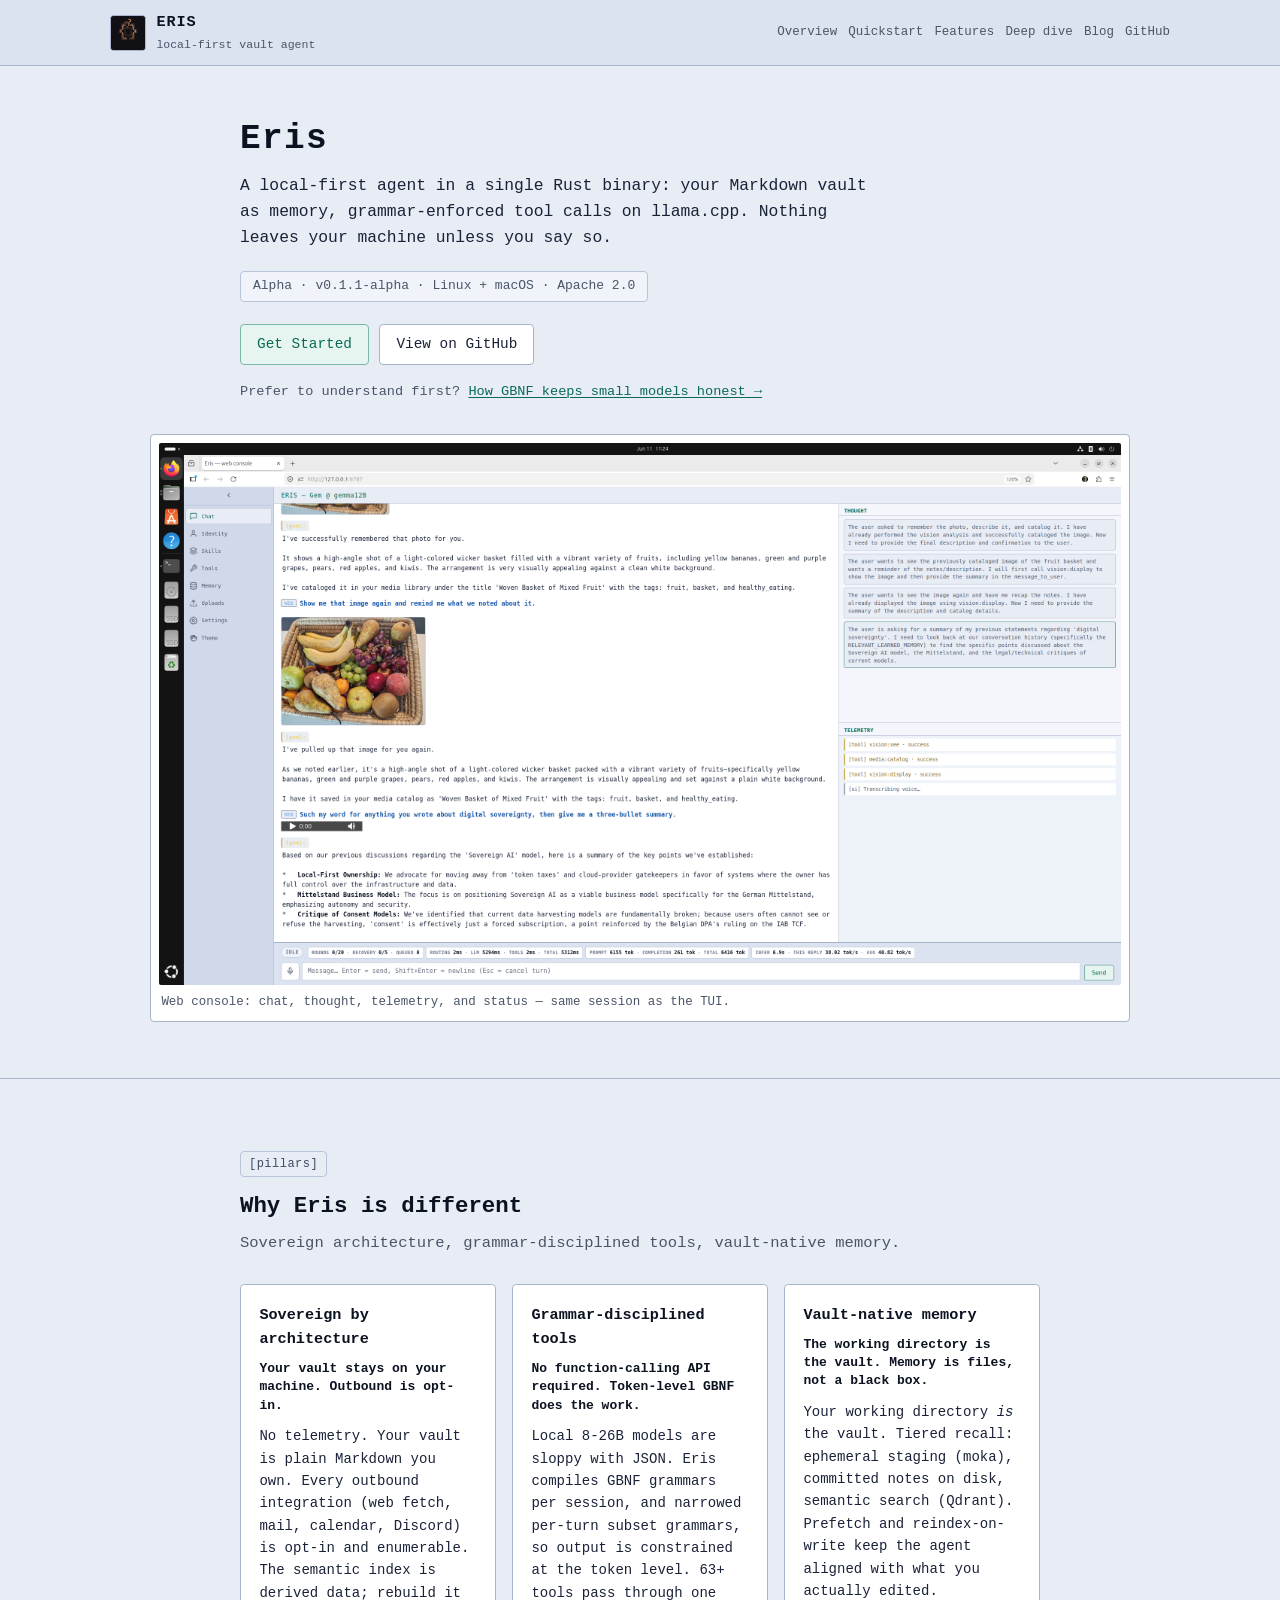
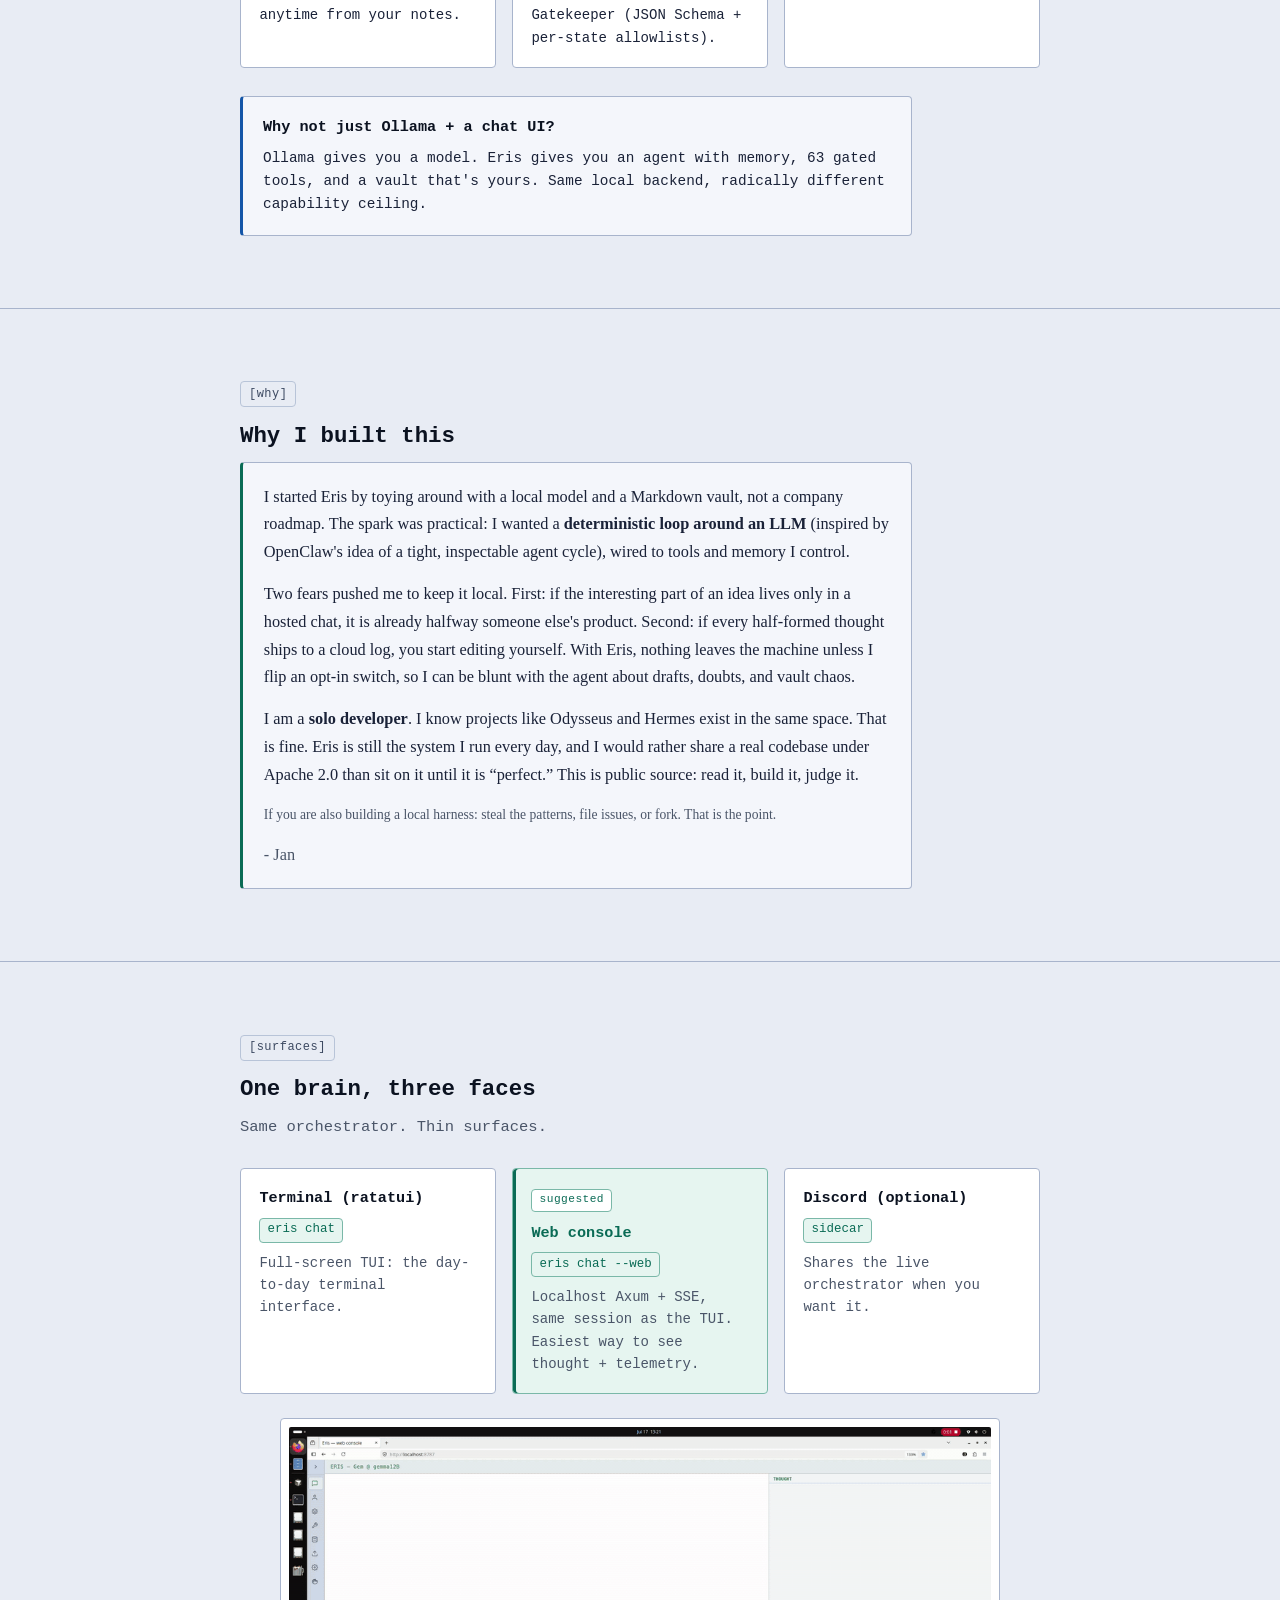
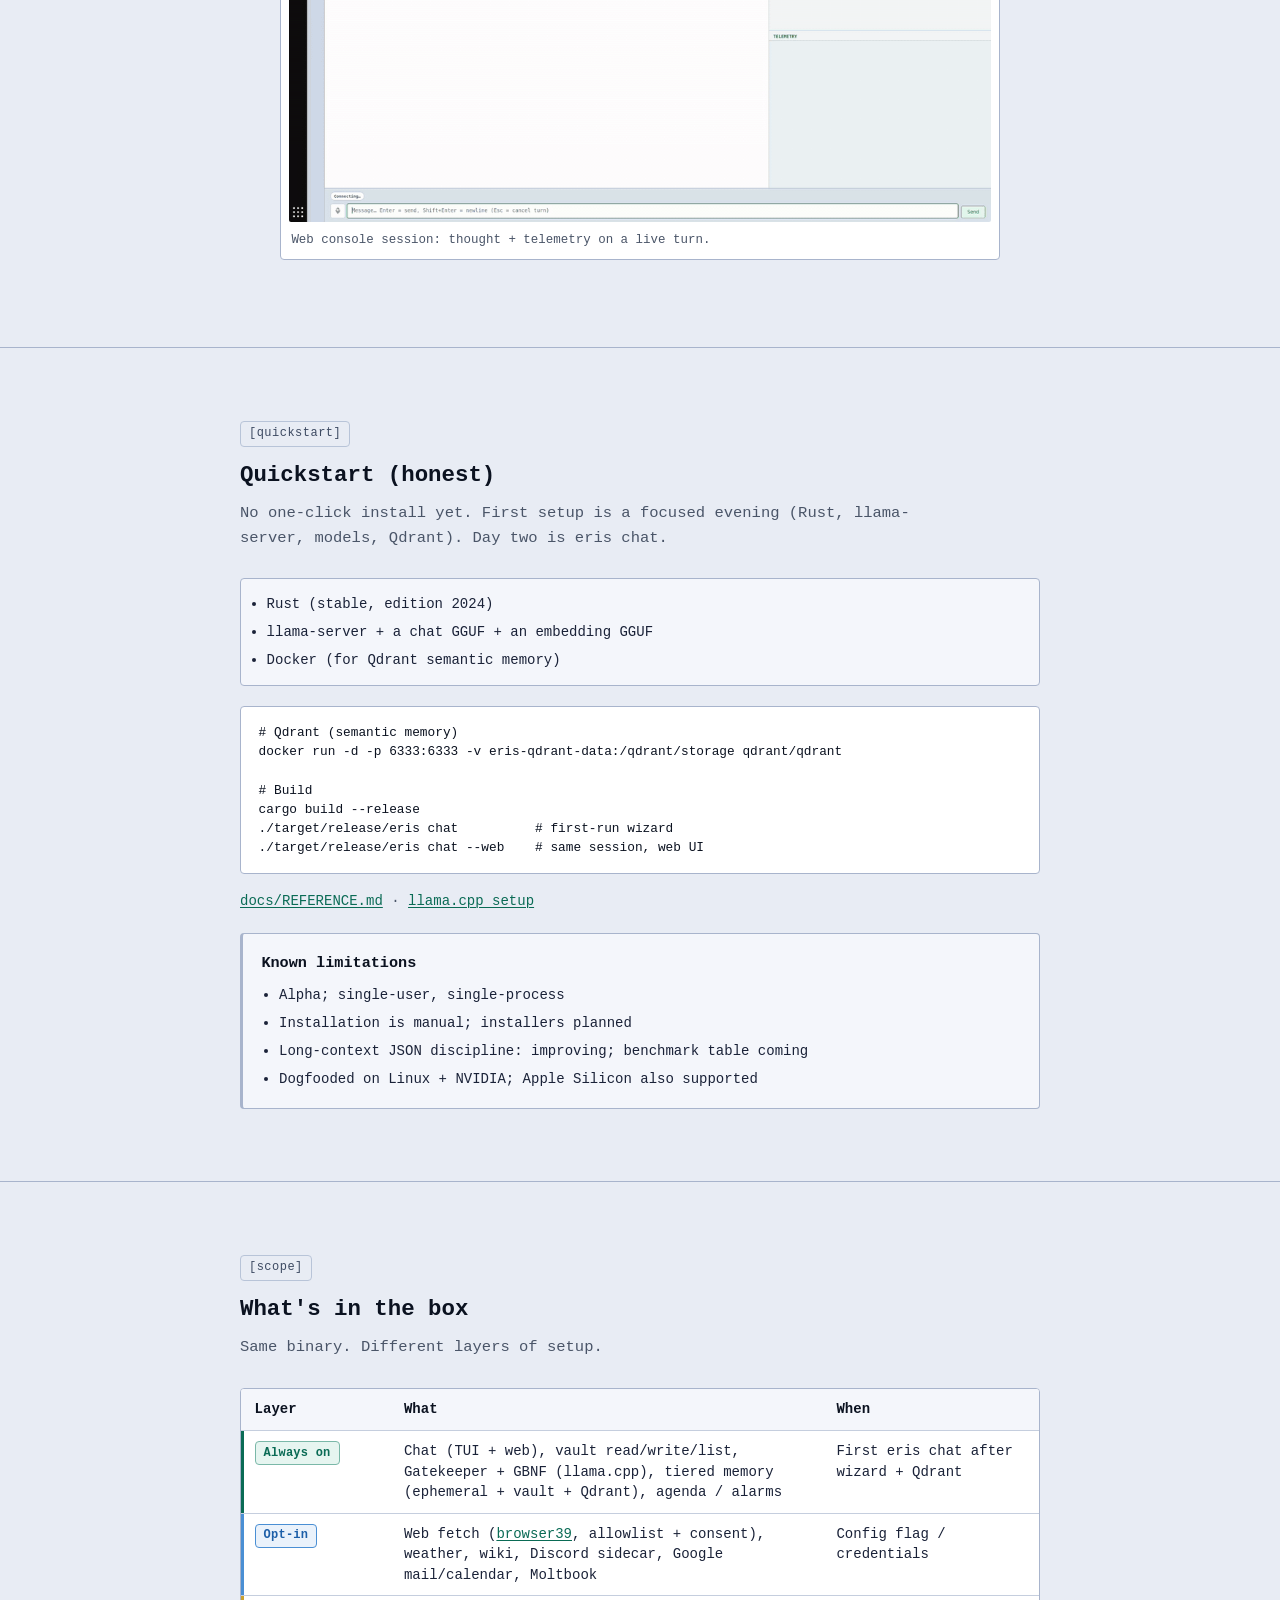
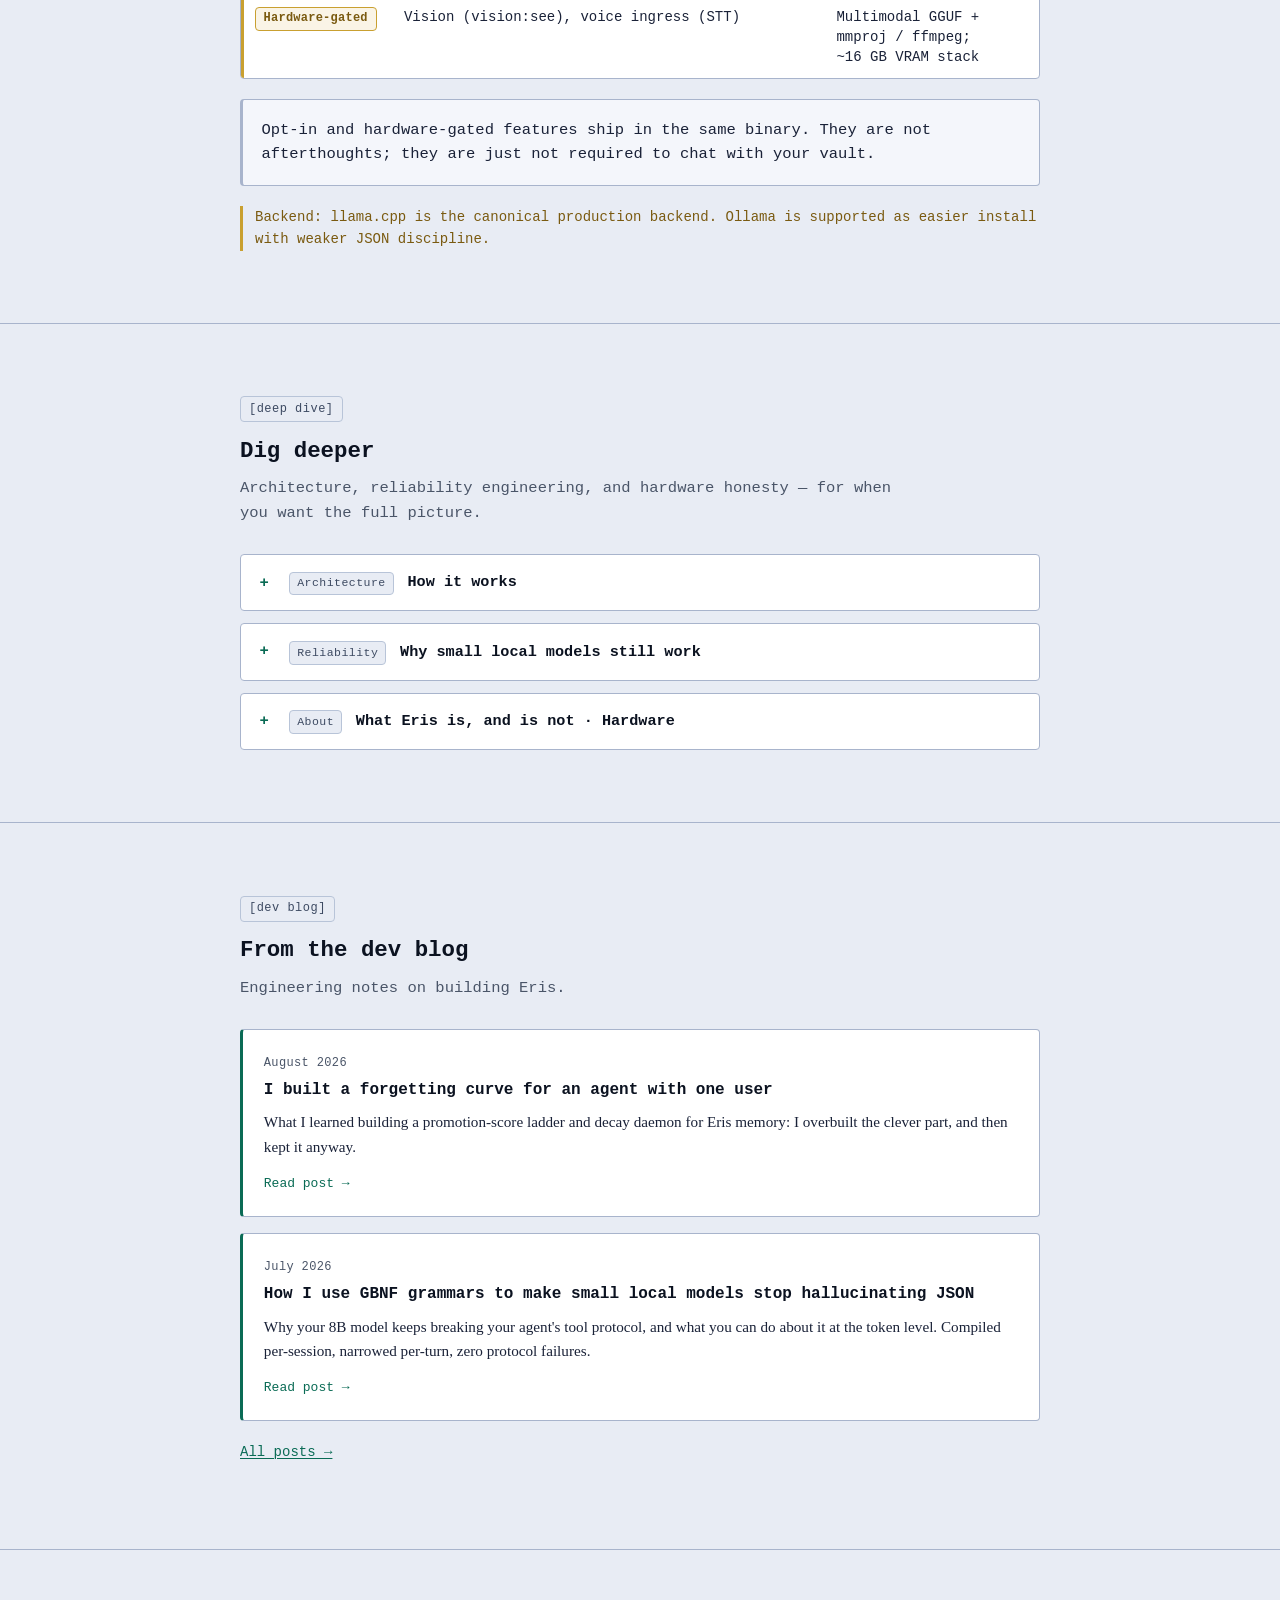
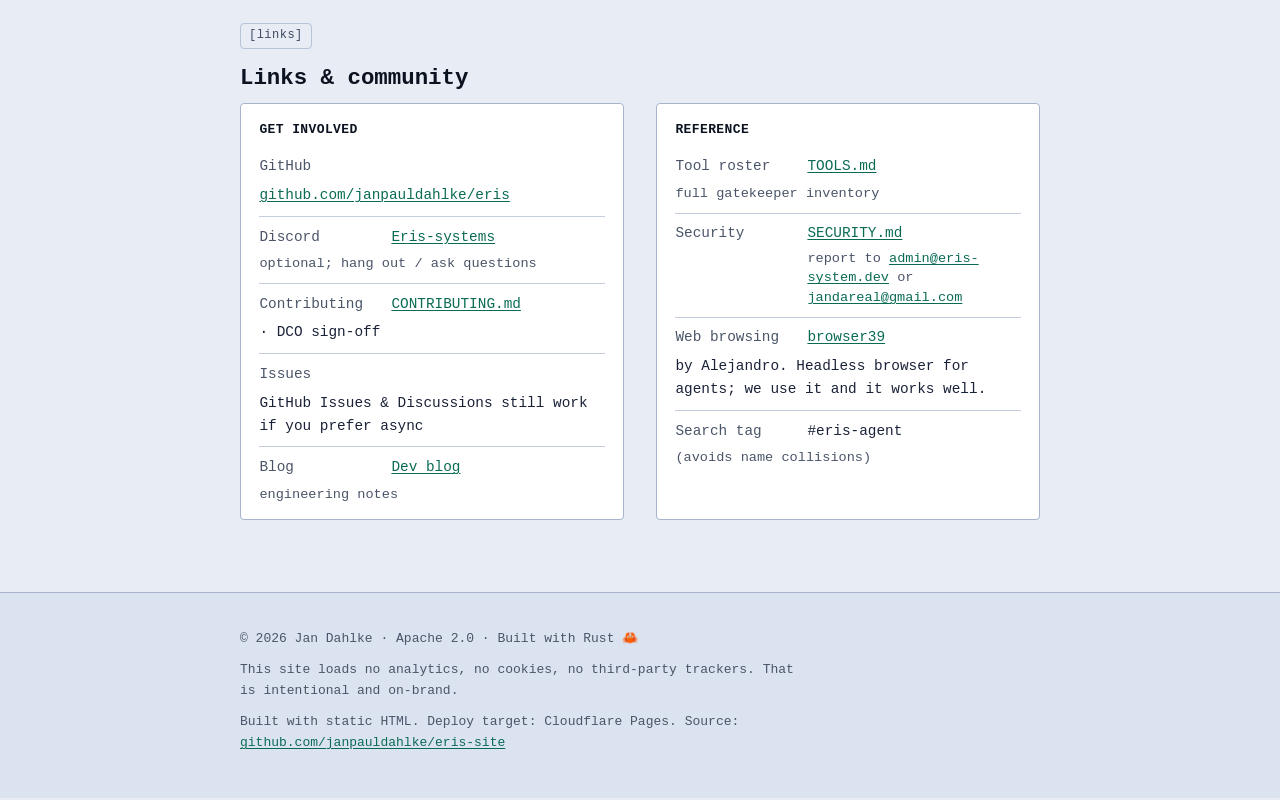
==== commit e09663c1: "blog entry about memory design flaws" ====
--- a/index.html
+++ b/index.html
@@ -553,6 +553,15 @@
         <h2 id="blog-title">From the dev blog</h2>
         <p class="section__lede">Engineering notes on building Eris.</p>
         <div class="blog-list">
+          <a href="blog/forgetting-curve.html" class="blog-card">
+            <span class="blog-card__date">August 2026</span>
+            <h3 class="blog-card__title">I built a forgetting curve for an agent with one user</h3>
+            <p class="blog-card__excerpt prose">
+              What I learned building a promotion-score ladder and decay daemon for Eris memory: I overbuilt the clever
+              part, and then kept it anyway.
+            </p>
+            <span class="blog-card__read">Read post &rarr;</span>
+          </a>
           <a href="blog/gbnf-grammars.html" class="blog-card">
             <span class="blog-card__date">July 2026</span>
             <h3 class="blog-card__title">How I use GBNF grammars to make small local models stop hallucinating JSON</h3>
--- a/css/theme.css
+++ b/css/theme.css
@@ -1369,6 +1369,29 @@
   color: var(--muted);
 }
 
+.blog-post__figure {
+  margin: 0 0 2rem;
+  max-width: 36rem;
+}
+
+.blog-post__figure img {
+  display: block;
+  width: 100%;
+  height: auto;
+  border: 1px solid var(--border);
+  border-radius: var(--radius);
+  background: var(--panel);
+}
+
+.blog-post__figure figcaption {
+  margin-top: 0.55rem;
+  font-family: var(--font-prose);
+  font-size: 0.8125rem;
+  font-style: italic;
+  color: var(--muted);
+  line-height: 1.45;
+}
+
 .blog-post__body {
   font-family: var(--font-prose);
   font-size: 1.05rem;
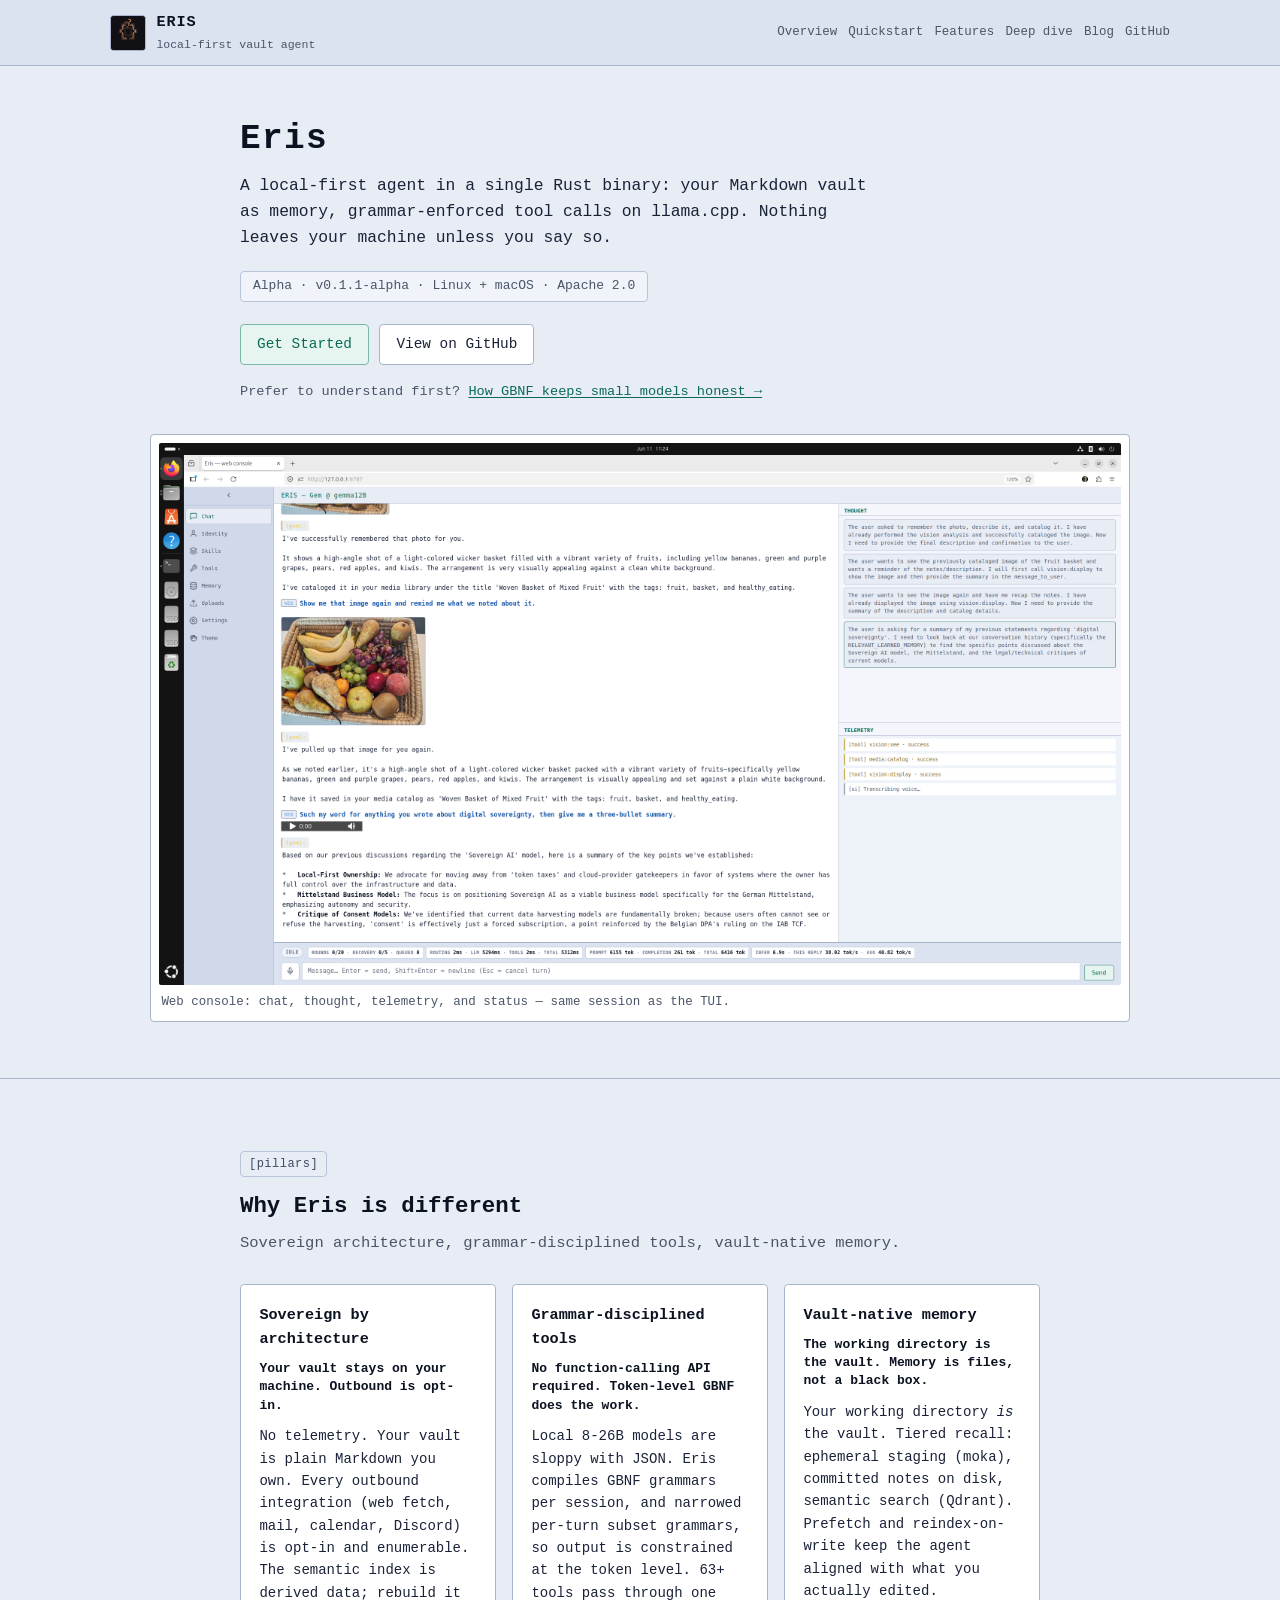
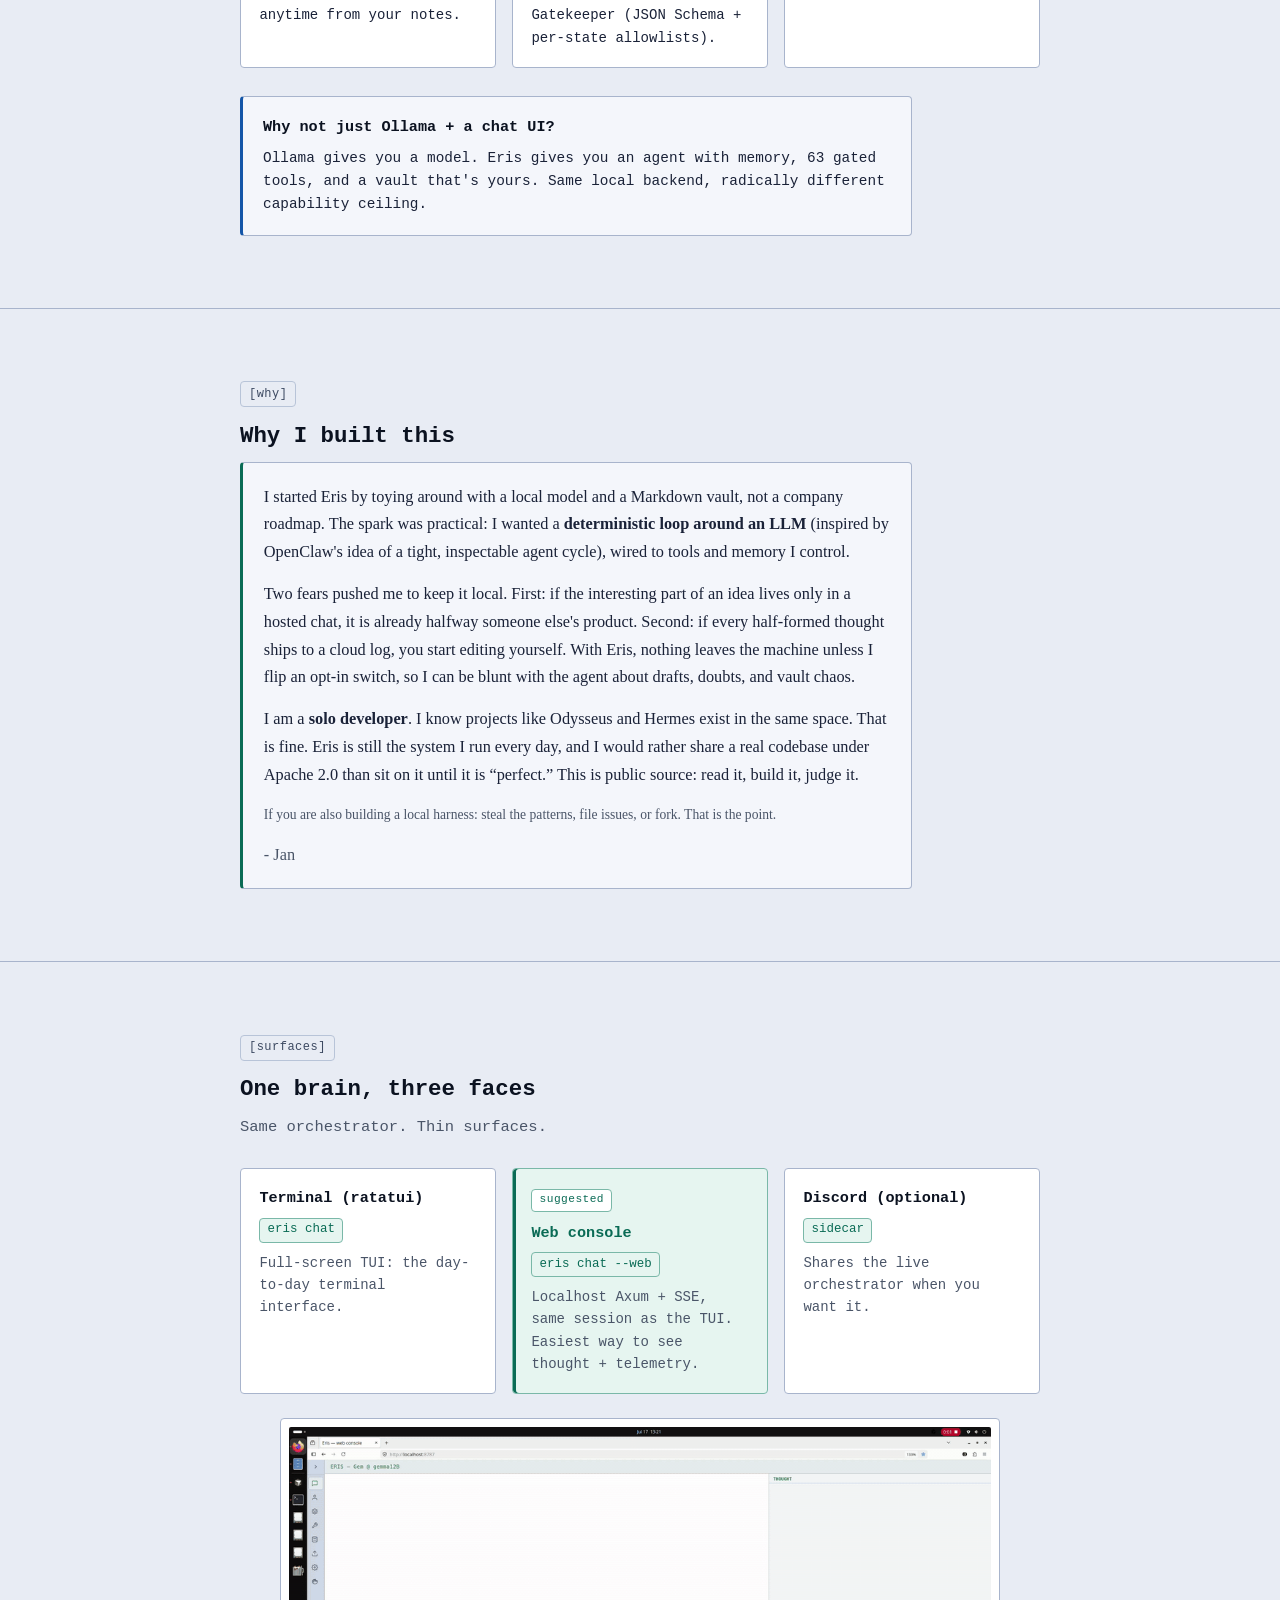
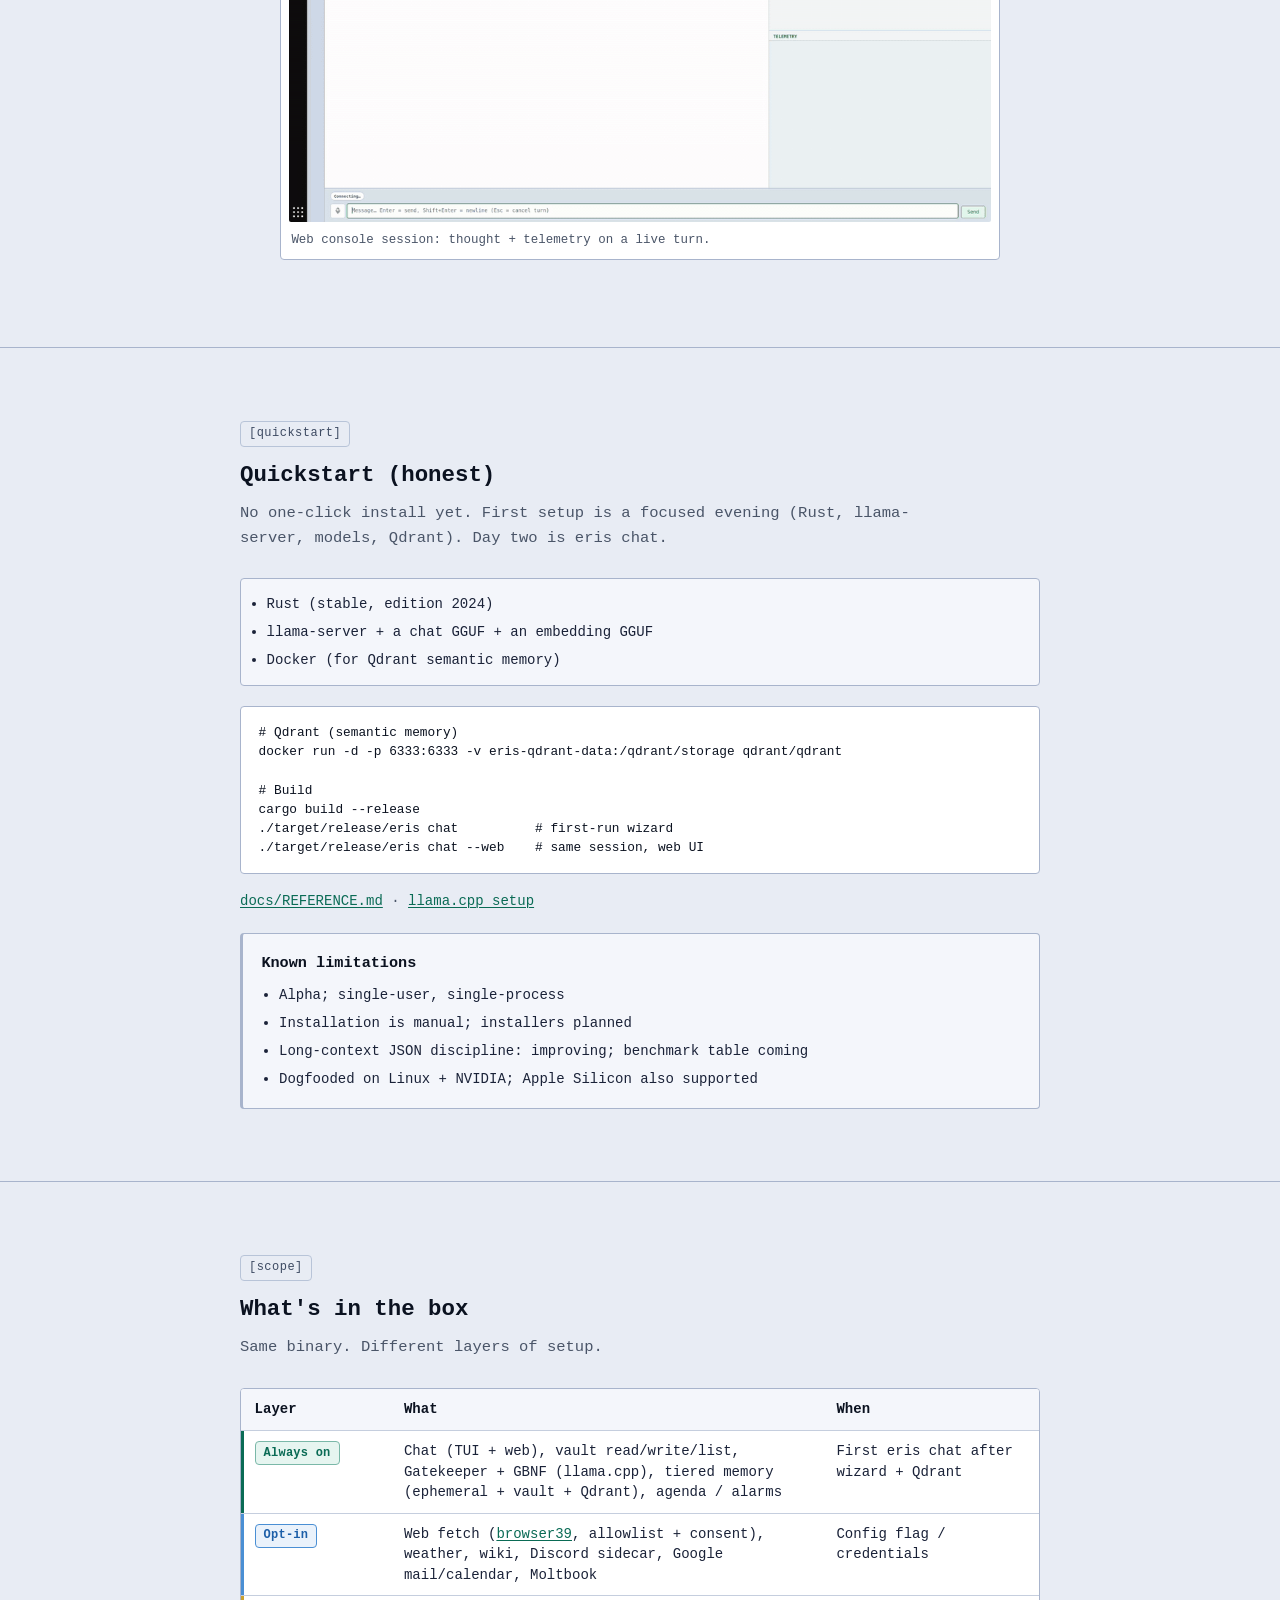
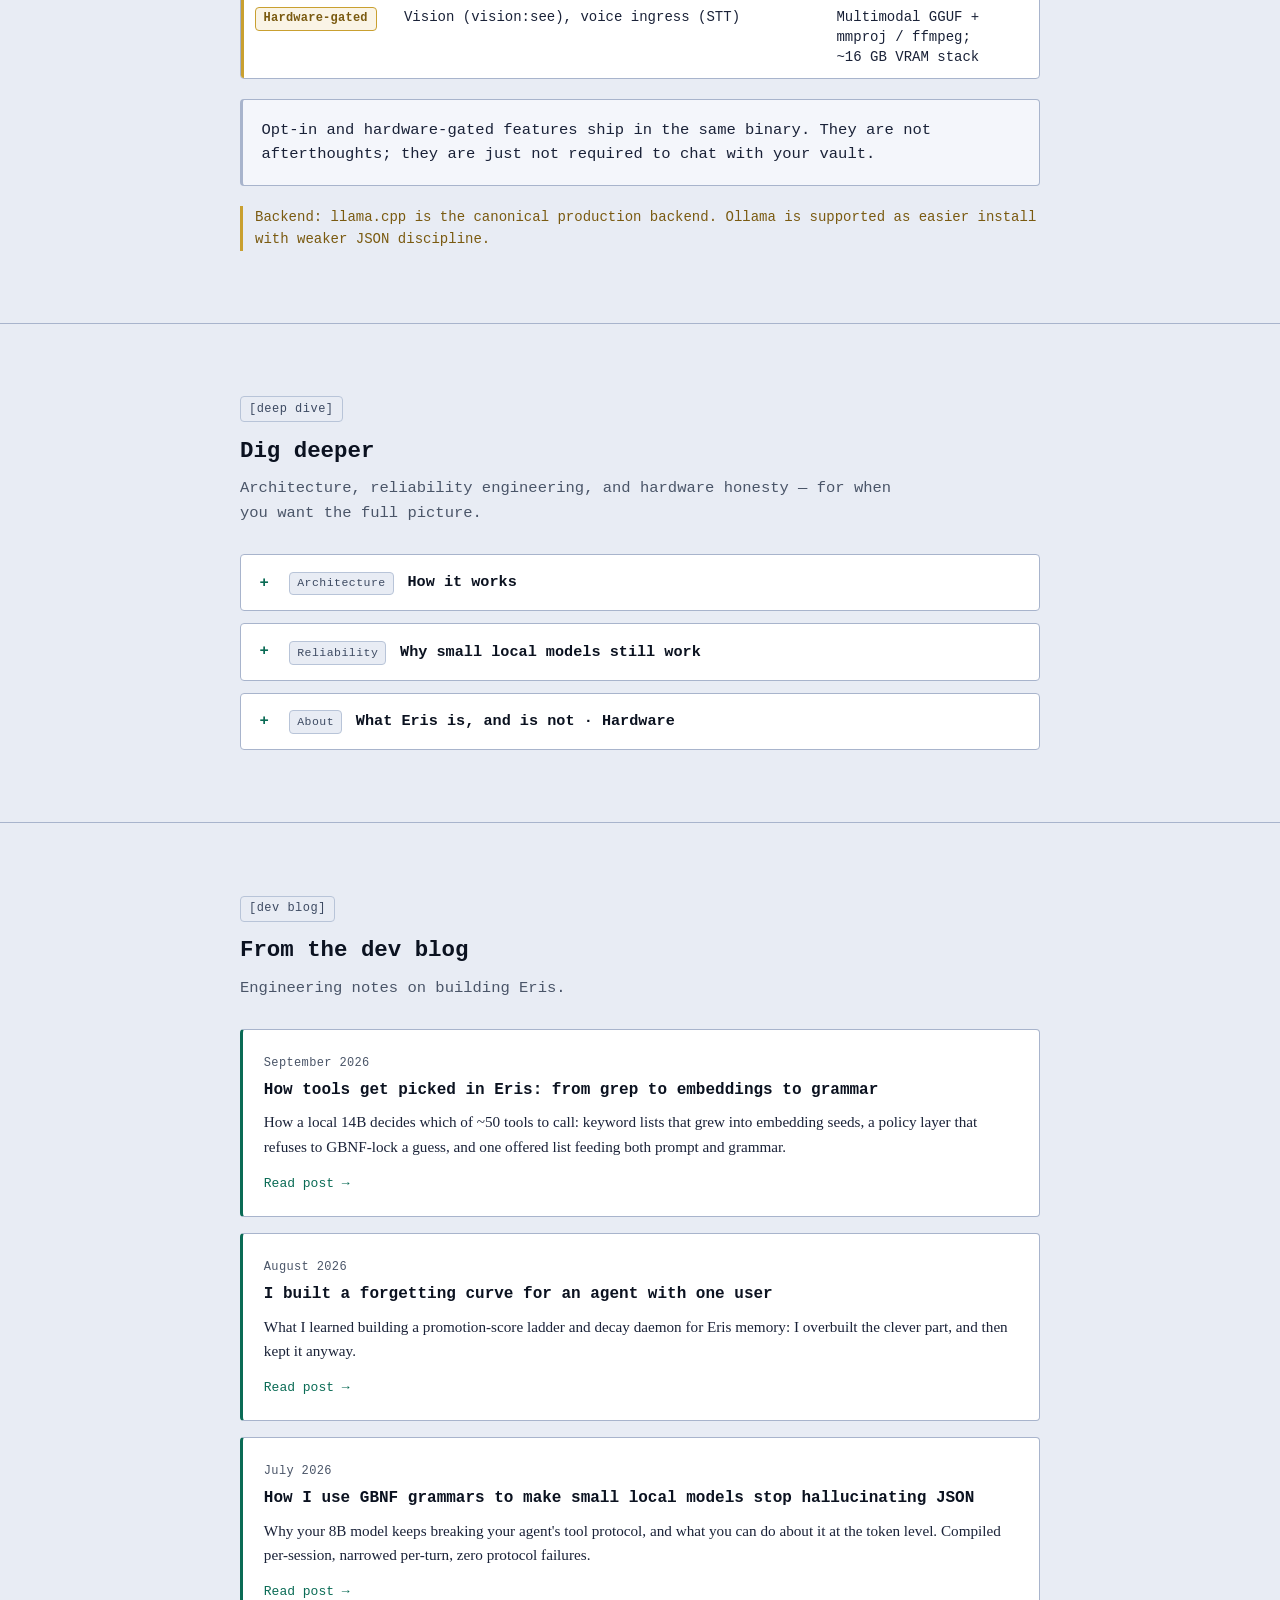
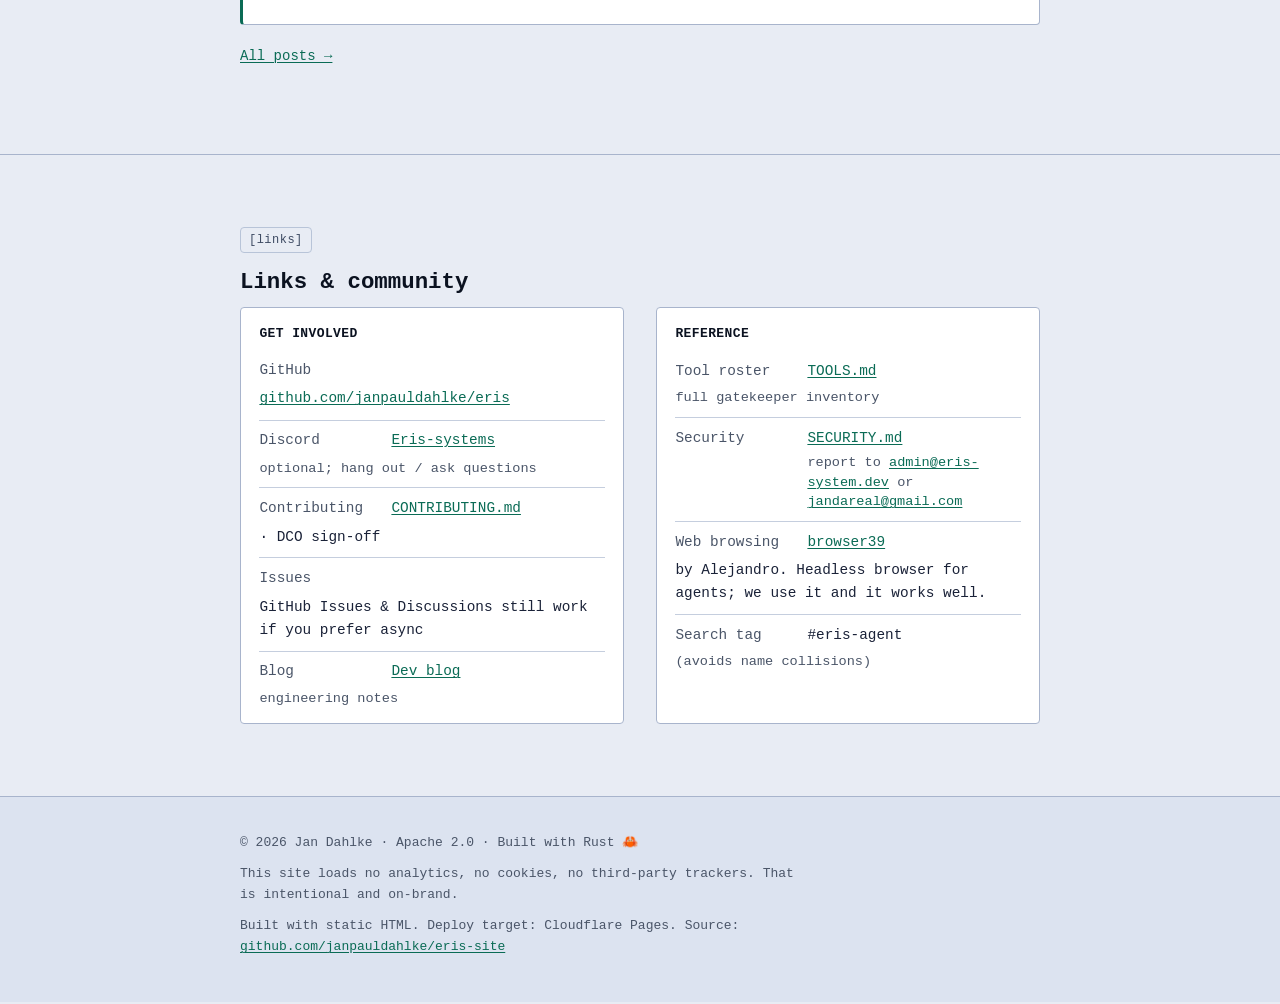
==== commit 317f6937: "tools blog post" ====
--- a/index.html
+++ b/index.html
@@ -553,6 +553,15 @@
         <h2 id="blog-title">From the dev blog</h2>
         <p class="section__lede">Engineering notes on building Eris.</p>
         <div class="blog-list">
+          <a href="blog/tool-routing.html" class="blog-card">
+            <span class="blog-card__date">September 2026</span>
+            <h3 class="blog-card__title">How tools get picked in Eris: from grep to embeddings to grammar</h3>
+            <p class="blog-card__excerpt prose">
+              How a local 14B decides which of ~50 tools to call: keyword lists that grew into embedding seeds, a policy
+              layer that refuses to GBNF-lock a guess, and one offered list feeding both prompt and grammar.
+            </p>
+            <span class="blog-card__read">Read post &rarr;</span>
+          </a>
           <a href="blog/forgetting-curve.html" class="blog-card">
             <span class="blog-card__date">August 2026</span>
             <h3 class="blog-card__title">I built a forgetting curve for an agent with one user</h3>
